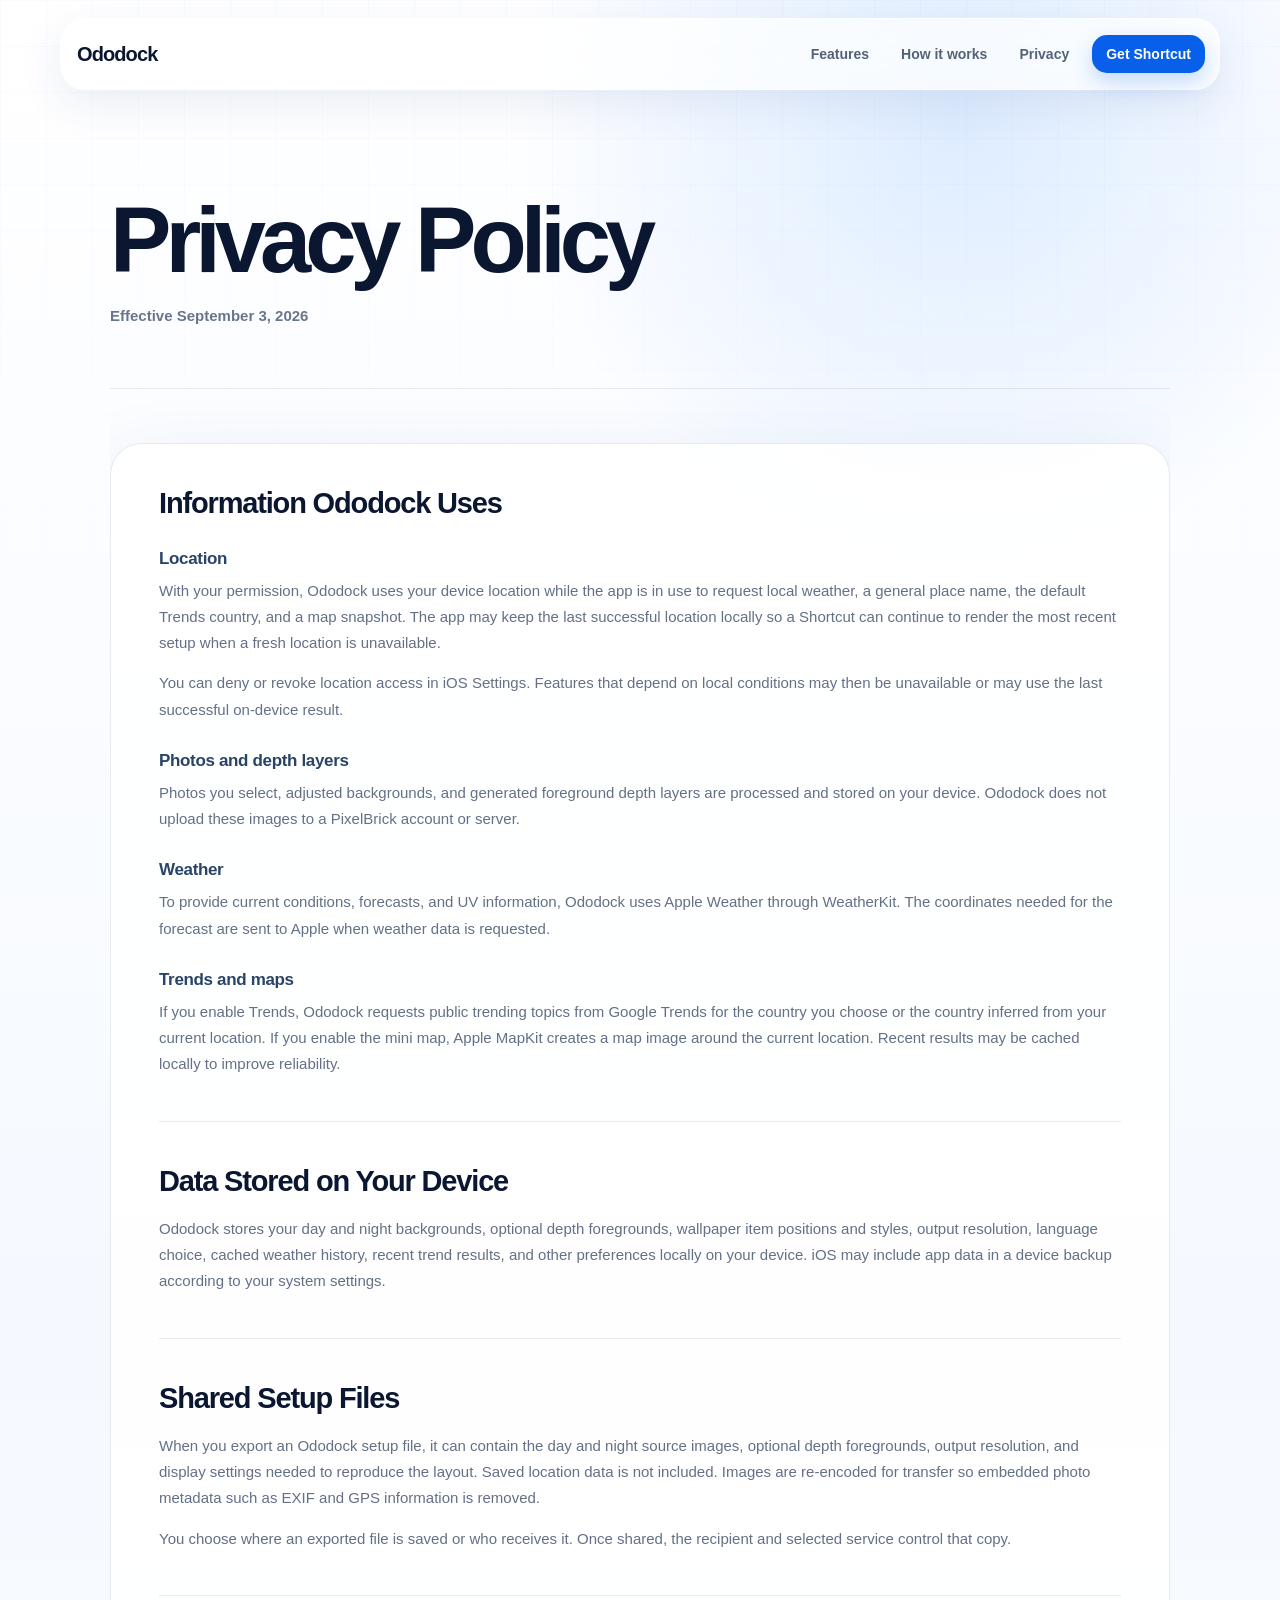
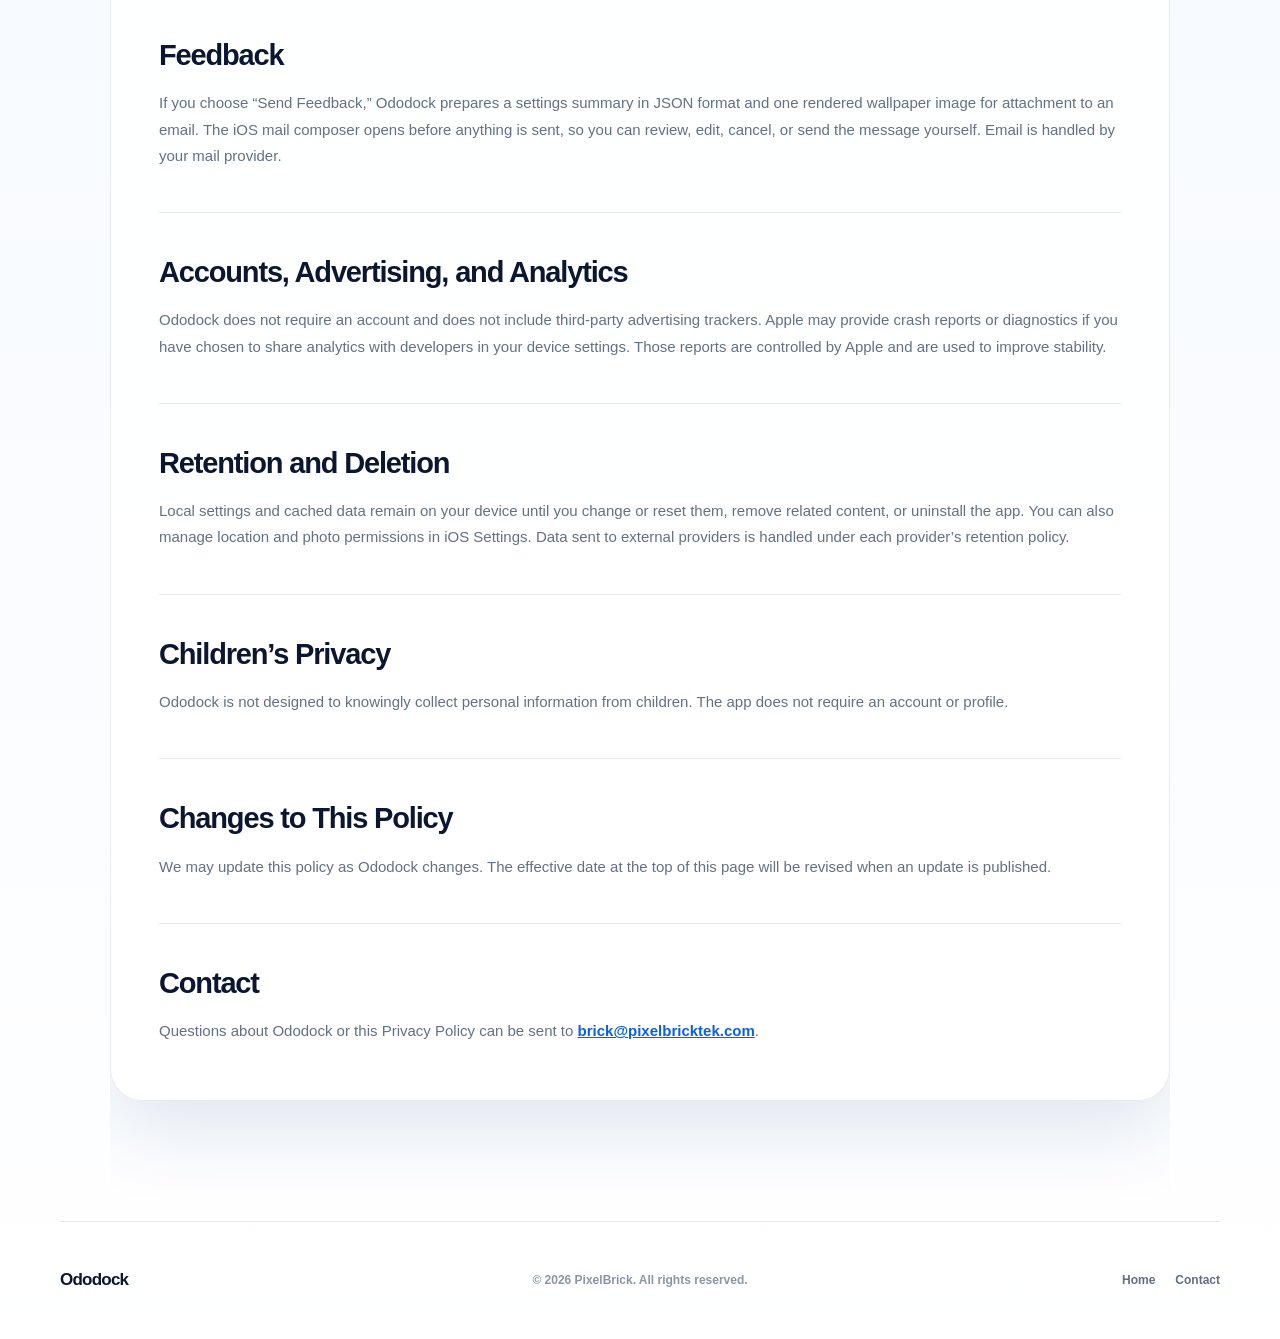
==== privacy.html @ 0bfbf351 "Add files via upload" ====
<!doctype html>
<html lang="en">
<head>
  <meta charset="utf-8">
  <meta name="viewport" content="width=device-width, initial-scale=1">
  <meta name="theme-color" content="#075FEA">
  <meta name="description" content="Privacy Policy for Ododock.">
  <title>Privacy Policy — Ododock</title>
  <link rel="icon" href="favicon.svg" type="image/svg+xml">
  <link rel="apple-touch-icon" href="icon.png">
  <link rel="stylesheet" href="styles.css">
</head>
<body class="policy-body">
  <header class="site-header">
    <a class="brand" href="index.html" aria-label="Ododock home">
      <span>Ododock</span>
    </a>
    <button class="menu-toggle" type="button" data-menu-toggle aria-label="Open menu" aria-expanded="false"><span></span><span></span><span></span></button>
    <nav data-site-nav aria-label="Main navigation">
      <a href="index.html#features">Features</a>
      <a href="index.html#how">How it works</a>
      <a href="privacy.html" aria-current="page">Privacy</a>
      <a class="nav-cta" href="https://www.icloud.com/shortcuts/7dc8e435f7864a5c9fa93e91ace01333" target="_blank" rel="noopener noreferrer">Get Shortcut</a>
    </nav>
  </header>

  <main class="policy-page">
    <section class="policy-hero reveal is-visible">
      <h1>Privacy Policy</h1>
      <p>Effective September 3, 2026</p>
    </section>

    <div class="policy-layout">
      <article class="policy-card" style="grid-column: 1 / -1;">
        <section>
          <h2>Information Ododock Uses</h2>
          <h3>Location</h3>
          <p>With your permission, Ododock uses your device location while the app is in use to request local weather, a general place name, the default Trends country, and a map snapshot. The app may keep the last successful location locally so a Shortcut can continue to render the most recent setup when a fresh location is unavailable.</p>
          <p>You can deny or revoke location access in iOS Settings. Features that depend on local conditions may then be unavailable or may use the last successful on-device result.</p>

          <h3>Photos and depth layers</h3>
          <p>Photos you select, adjusted backgrounds, and generated foreground depth layers are processed and stored on your device. Ododock does not upload these images to a PixelBrick account or server.</p>

          <h3>Weather</h3>
          <p>To provide current conditions, forecasts, and UV information, Ododock uses Apple Weather through WeatherKit. The coordinates needed for the forecast are sent to Apple when weather data is requested.</p>

          <h3>Trends and maps</h3>
          <p>If you enable Trends, Ododock requests public trending topics from Google Trends for the country you choose or the country inferred from your current location. If you enable the mini map, Apple MapKit creates a map image around the current location. Recent results may be cached locally to improve reliability.</p>
        </section>

        <section>
          <h2>Data Stored on Your Device</h2>
          <p>Ododock stores your day and night backgrounds, optional depth foregrounds, wallpaper item positions and styles, output resolution, language choice, cached weather history, recent trend results, and other preferences locally on your device. iOS may include app data in a device backup according to your system settings.</p>
        </section>

        <section>
          <h2>Shared Setup Files</h2>
          <p>When you export an Ododock setup file, it can contain the day and night source images, optional depth foregrounds, output resolution, and display settings needed to reproduce the layout. Saved location data is not included. Images are re-encoded for transfer so embedded photo metadata such as EXIF and GPS information is removed.</p>
          <p>You choose where an exported file is saved or who receives it. Once shared, the recipient and selected service control that copy.</p>
        </section>

        <section>
          <h2>Feedback</h2>
          <p>If you choose “Send Feedback,” Ododock prepares a settings summary in JSON format and one rendered wallpaper image for attachment to an email. The iOS mail composer opens before anything is sent, so you can review, edit, cancel, or send the message yourself. Email is handled by your mail provider.</p>
        </section>

        <section>
          <h2>Accounts, Advertising, and Analytics</h2>
          <p>Ododock does not require an account and does not include third-party advertising trackers. Apple may provide crash reports or diagnostics if you have chosen to share analytics with developers in your device settings. Those reports are controlled by Apple and are used to improve stability.</p>
        </section>

        <section>
          <h2>Retention and Deletion</h2>
          <p>Local settings and cached data remain on your device until you change or reset them, remove related content, or uninstall the app. You can also manage location and photo permissions in iOS Settings. Data sent to external providers is handled under each provider’s retention policy.</p>
        </section>

        <section>
          <h2>Children’s Privacy</h2>
          <p>Ododock is not designed to knowingly collect personal information from children. The app does not require an account or profile.</p>
        </section>

        <section>
          <h2>Changes to This Policy</h2>
          <p>We may update this policy as Ododock changes. The effective date at the top of this page will be revised when an update is published.</p>
        </section>

        <section>
          <h2>Contact</h2>
          <p>Questions about Ododock or this Privacy Policy can be sent to <a href="mailto:brick@pixelbricktek.com">brick@pixelbricktek.com</a>.</p>
        </section>
      </article>
    </div>
  </main>

  <footer class="site-footer">
    <a class="footer-brand" href="index.html"><span>Ododock</span></a>
    <span>© 2026 PixelBrick. All rights reserved.</span>
    <div><a href="index.html">Home</a><a href="mailto:brick@pixelbricktek.com">Contact</a></div>
  </footer>

  <script>
    const toggle = document.querySelector('[data-menu-toggle]');
    const nav = document.querySelector('[data-site-nav]');
    toggle?.addEventListener('click', () => {
      const open = toggle.getAttribute('aria-expanded') === 'true';
      toggle.setAttribute('aria-expanded', String(!open));
      nav?.classList.toggle('is-open', !open);
    });
  </script>
</body>
</html>
---- styles.css ----
:root {
  --blue: #075fea;
  --blue-bright: #0b79ff;
  --blue-deep: #05348f;
  --sky: #eaf4ff;
  --ink: #0b1730;
  --muted: #68758b;
  --line: rgba(11, 23, 48, 0.09);
  --card: rgba(255, 255, 255, 0.82);
  --shadow: 0 28px 80px rgba(22, 64, 126, 0.13);
}

* {
  box-sizing: border-box;
}

html {
  scroll-behavior: smooth;
}

body {
  margin: 0;
  color: var(--ink);
  background:
    radial-gradient(circle at 14% 8%, rgba(77, 161, 255, 0.17), transparent 27rem),
    radial-gradient(circle at 86% 20%, rgba(255, 219, 115, 0.12), transparent 25rem),
    linear-gradient(180deg, #ffffff 0%, #f5f9ff 45%, #ffffff 100%);
  font-family: -apple-system, BlinkMacSystemFont, "SF Pro Display", "Segoe UI", sans-serif;
  min-height: 100vh;
  -webkit-font-smoothing: antialiased;
}

body::before {
  content: "";
  position: fixed;
  inset: 0;
  pointer-events: none;
  background-image:
    linear-gradient(rgba(7, 95, 234, 0.025) 1px, transparent 1px),
    linear-gradient(90deg, rgba(7, 95, 234, 0.025) 1px, transparent 1px);
  background-size: 46px 46px;
  mask-image: linear-gradient(to bottom, #000, transparent 72%);
}

a,
button {
  -webkit-tap-highlight-color: transparent;
}

.site-header {
  width: min(1160px, calc(100% - 40px));
  margin: 18px auto 0;
  min-height: 72px;
  padding: 12px 14px 12px 16px;
  display: flex;
  align-items: center;
  justify-content: space-between;
  gap: 24px;
  position: sticky;
  top: 14px;
  z-index: 50;
  border: 1px solid rgba(255, 255, 255, 0.82);
  border-radius: 25px;
  background: rgba(255, 255, 255, 0.72);
  backdrop-filter: blur(24px) saturate(150%);
  box-shadow: 0 14px 45px rgba(31, 69, 124, 0.09);
}

.brand,
.footer-brand {
  display: inline-flex;
  align-items: center;
  gap: 11px;
  color: var(--ink);
  font-size: 20px;
  font-weight: 760;
  letter-spacing: -0.045em;
  text-decoration: none;
}

.app-icon {
  width: 44px;
  height: 44px;
  display: block;
  border-radius: 13px;
  box-shadow: 0 8px 22px rgba(0, 72, 193, 0.24);
}

nav {
  display: flex;
  align-items: center;
  gap: 4px;
}

nav a {
  color: #556177;
  padding: 11px 14px;
  border-radius: 15px;
  font-size: 14px;
  font-weight: 680;
  text-decoration: none;
  transition: color 180ms ease, background 180ms ease, transform 180ms ease;
}

nav a:hover {
  color: var(--ink);
  background: rgba(7, 95, 234, 0.06);
}

nav .nav-cta {
  margin-left: 5px;
  color: #fff;
  background: var(--blue);
  box-shadow: 0 9px 22px rgba(7, 95, 234, 0.22);
}

nav .nav-cta:hover {
  color: #fff;
  background: #0455d7;
  transform: translateY(-1px);
}

.menu-toggle {
  display: none;
  width: 44px;
  height: 44px;
  border: 0;
  border-radius: 14px;
  background: rgba(7, 95, 234, 0.08);
  align-items: center;
  justify-content: center;
  flex-direction: column;
  gap: 5px;
  cursor: pointer;
}

.menu-toggle span {
  width: 18px;
  height: 2px;
  border-radius: 10px;
  background: var(--ink);
}

main {
  position: relative;
  z-index: 1;
  overflow: hidden;
}

.hero {
  width: min(1160px, calc(100% - 40px));
  min-height: 720px;
  margin: 0 auto;
  padding: 78px 0 82px;
  display: grid;
  grid-template-columns: 0.94fr 1.06fr;
  align-items: center;
  gap: 56px;
}

.eyebrow,
.section-heading > p,
.privacy-callout > div:first-child > p,
.shortcut-card > div > p {
  margin: 0 0 18px;
  color: var(--blue);
  font-size: 13px;
  font-weight: 800;
  letter-spacing: 0.12em;
  text-transform: uppercase;
}

.eyebrow {
  display: flex;
  align-items: center;
  gap: 9px;
}

.eyebrow span {
  width: 8px;
  height: 8px;
  border-radius: 50%;
  background: var(--blue-bright);
  box-shadow: 0 0 0 7px rgba(11, 121, 255, 0.1);
}

.hero h1,
.section-heading h2,
.privacy-callout h2,
.shortcut-card h2,
.policy-hero h1 {
  margin: 0;
  letter-spacing: -0.065em;
  line-height: 0.98;
}

.hero h1 {
  max-width: 680px;
  font-size: clamp(55px, 7.1vw, 92px);
  font-weight: 790;
}

.hero h1 em {
  color: var(--blue);
  font-style: normal;
  font-weight: 440;
}

.hero-text {
  max-width: 570px;
  margin: 28px 0 0;
  color: var(--muted);
  font-size: clamp(18px, 2vw, 21px);
  line-height: 1.6;
  letter-spacing: -0.025em;
}

.hero-actions {
  margin-top: 34px;
  display: flex;
  align-items: center;
  flex-wrap: wrap;
  gap: 12px;
}

.primary-button,
.secondary-button {
  min-height: 54px;
  padding: 0 21px;
  display: inline-flex;
  align-items: center;
  justify-content: center;
  gap: 12px;
  border-radius: 17px;
  font-size: 15px;
  font-weight: 760;
  text-decoration: none;
  transition: transform 180ms ease, box-shadow 180ms ease, background 180ms ease;
}

.primary-button {
  color: #fff;
  background: linear-gradient(135deg, #0b79ff, #075fea 70%);
  box-shadow: 0 16px 36px rgba(7, 95, 234, 0.25);
}

.secondary-button {
  color: var(--ink);
  border: 1px solid var(--line);
  background: rgba(255, 255, 255, 0.75);
  box-shadow: 0 10px 28px rgba(31, 69, 124, 0.07);
}

.primary-button:hover,
.secondary-button:hover {
  transform: translateY(-2px);
}

.primary-button:hover {
  box-shadow: 0 20px 42px rgba(7, 95, 234, 0.31);
}

.availability {
  margin: 18px 0 0;
  color: #8b95a6;
  font-size: 13px;
  font-weight: 610;
}

.hero-stage {
  min-height: 570px;
  position: relative;
  display: grid;
  place-items: center;
}

.ambient-orb {
  position: absolute;
  border-radius: 50%;
  filter: blur(2px);
  opacity: 0.9;
}

.orb-one {
  width: 420px;
  height: 420px;
  background: radial-gradient(circle at 36% 34%, #f7fbff, #cae4ff 68%, #b8d8ff);
  box-shadow: inset -28px -26px 70px rgba(57, 126, 224, 0.1), 0 35px 100px rgba(57, 126, 224, 0.18);
}

.phone-frame {
  width: 276px;
  height: 560px;
  padding: 8px;
  position: relative;
  z-index: 3;
  border-radius: 47px;
  background: linear-gradient(145deg, #0c1830, #25314a 48%, #07101f);
  box-shadow: 0 45px 90px rgba(17, 49, 99, 0.33), inset 0 0 0 1px rgba(255,255,255,0.24);
  transform: rotate(3deg);
}

.phone-frame::before {
  content: "";
  width: 82px;
  height: 25px;
  position: absolute;
  top: 17px;
  left: 50%;
  z-index: 8;
  transform: translateX(-50%);
  border-radius: 20px;
  background: #07101f;
}

.phone-screen {
  height: 100%;
  position: relative;
  overflow: hidden;
  border-radius: 40px;
  background: #a8d6ff;
}

.wallpaper-sky {
  position: absolute;
  inset: 0;
  background:
    radial-gradient(circle at 73% 22%, rgba(255,255,255,0.78), transparent 16%),
    linear-gradient(180deg, #5299e7 0%, #a9d8ff 48%, #eaf5ff 70%, #7690a8 100%);
}

.sun {
  width: 68px;
  height: 68px;
  position: absolute;
  top: 76px;
  right: 30px;
  border-radius: 50%;
  background: radial-gradient(circle at 34% 32%, #fff9ce, #ffd45e 72%);
  box-shadow: 0 0 36px rgba(255, 226, 119, 0.92);
}

.cloud {
  width: 120px;
  height: 30px;
  position: absolute;
  top: 135px;
  left: 8px;
  border-radius: 30px;
  background: rgba(255,255,255,0.75);
  filter: blur(0.2px);
}

.cloud::before,
.cloud::after {
  content: "";
  position: absolute;
  border-radius: 50%;
  background: inherit;
}

.cloud::before { width: 48px; height: 48px; left: 25px; bottom: 3px; }
.cloud::after { width: 62px; height: 62px; right: 13px; bottom: 1px; }

.wallpaper-mountain {
  position: absolute;
  left: -18%;
  right: -18%;
  bottom: -4%;
  clip-path: polygon(0 42%, 18% 17%, 31% 38%, 48% 4%, 66% 42%, 78% 22%, 100% 52%, 100% 100%, 0 100%);
}

.mountain-back {
  height: 58%;
  bottom: 7%;
  background: linear-gradient(160deg, #627f9b, #2f4c69);
  opacity: 0.85;
}

.mountain-front {
  height: 43%;
  z-index: 5;
  background: linear-gradient(150deg, #273d56, #14283f 68%);
}

.weather-readout {
  position: absolute;
  top: 72px;
  left: 28px;
  z-index: 4;
  color: #fff;
  text-shadow: 0 2px 12px rgba(19, 54, 90, 0.4);
}

.weather-readout .weather-symbol {
  display: block;
  font-size: 25px;
}

.weather-readout strong {
  display: block;
  font-size: 50px;
  line-height: 1;
  letter-spacing: -0.06em;
  font-weight: 320;
}

.weather-readout small {
  display: block;
  margin-top: 6px;
  font-size: 11px;
  font-weight: 650;
}

.forecast-chip {
  position: absolute;
  left: 25px;
  right: 25px;
  top: 204px;
  z-index: 4;
  padding: 10px 12px;
  display: flex;
  justify-content: space-between;
  border: 1px solid rgba(255,255,255,0.35);
  border-radius: 12px;
  color: #fff;
  background: rgba(26, 68, 111, 0.17);
  backdrop-filter: blur(8px);
  font-size: 9px;
  font-weight: 740;
  letter-spacing: 0.06em;
}

.rain-chart {
  height: 36px;
  position: absolute;
  left: 39px;
  right: 39px;
  top: 261px;
  z-index: 4;
  display: flex;
  align-items: end;
  gap: 6px;
}

.rain-chart i {
  flex: 1;
  border-radius: 5px 5px 2px 2px;
  background: rgba(255,255,255,0.88);
  box-shadow: 0 2px 8px rgba(16, 64, 110, 0.2);
}

.rain-chart i:nth-child(1) { height: 24%; }
.rain-chart i:nth-child(2) { height: 54%; }
.rain-chart i:nth-child(3) { height: 82%; }
.rain-chart i:nth-child(4) { height: 42%; }

.phone-glow {
  position: absolute;
  inset: 8% -18% -8%;
  z-index: -1;
  border-radius: 50%;
  background: rgba(67, 149, 255, 0.24);
  filter: blur(50px);
}

.floating-icon {
  width: 98px;
  height: 98px;
  position: absolute;
  z-index: 5;
  right: 3%;
  bottom: 5%;
  border-radius: 25px;
  box-shadow: 0 25px 55px rgba(0, 65, 183, 0.27);
  transform: rotate(-7deg);
  animation: float 5.2s ease-in-out infinite;
}

.signal-strip {
  width: min(1160px, calc(100% - 40px));
  margin: 0 auto;
  padding: 17px 24px;
  display: flex;
  align-items: center;
  justify-content: center;
  flex-wrap: wrap;
  gap: 22px;
  border-block: 1px solid var(--line);
  color: #69758a;
  font-size: 13px;
  font-weight: 700;
}

.signal-strip i {
  width: 4px;
  height: 4px;
  border-radius: 50%;
  background: var(--blue-bright);
}

.section {
  width: min(1160px, calc(100% - 40px));
  margin: 0 auto;
  padding: 120px 0 0;
}

.section-heading {
  margin-bottom: 42px;
}

.section-heading h2 {
  max-width: 800px;
  font-size: clamp(42px, 6vw, 69px);
  font-weight: 720;
}

.feature-grid {
  display: grid;
  grid-template-columns: repeat(2, minmax(0, 1fr));
  gap: 18px;
}

.feature-card {
  min-height: 380px;
  padding: 34px;
  position: relative;
  overflow: hidden;
  border: 1px solid rgba(11, 23, 48, 0.08);
  border-radius: 32px;
  background: rgba(255,255,255,0.82);
  box-shadow: 0 20px 60px rgba(31, 69, 124, 0.09);
}

.feature-card::after {
  content: "";
  position: absolute;
  inset: 0;
  pointer-events: none;
  border-radius: inherit;
  box-shadow: inset 0 1px 0 rgba(255,255,255,0.7);
}

.feature-wide {
  min-height: 350px;
  grid-column: span 2;
}

.feature-number {
  width: 38px;
  height: 38px;
  margin-bottom: 48px;
  display: grid;
  place-items: center;
  border: 1px solid rgba(7, 95, 234, 0.15);
  border-radius: 13px;
  color: var(--blue);
  background: rgba(255,255,255,0.62);
  font-size: 11px;
  font-weight: 800;
}

.feature-card h3 {
  max-width: 500px;
  margin: 0;
  font-size: clamp(30px, 4vw, 44px);
  line-height: 1.05;
  letter-spacing: -0.05em;
}

.feature-card p {
  max-width: 560px;
  margin: 17px 0 0;
  color: var(--muted);
  font-size: 16px;
  line-height: 1.63;
  letter-spacing: -0.015em;
}

.feature-weather {
  display: grid;
  grid-template-columns: 1fr 0.85fr;
  align-items: center;
  color: #fff;
  border: 0;
  background:
    radial-gradient(circle at 84% 24%, rgba(255,255,255,0.2), transparent 24%),
    linear-gradient(135deg, #0b79ff 0%, #075fea 45%, #05358f 100%);
  box-shadow: 0 28px 75px rgba(7, 74, 187, 0.23);
}

.feature-weather .feature-number {
  margin-bottom: 30px;
  color: #fff;
  border-color: rgba(255,255,255,0.25);
  background: rgba(255,255,255,0.12);
}

.feature-weather p { color: rgba(255,255,255,0.76); }

.weather-pills {
  min-height: 220px;
  position: relative;
}

.weather-pills span {
  position: absolute;
  padding: 14px 20px;
  border: 1px solid rgba(255,255,255,0.24);
  border-radius: 20px;
  background: rgba(255,255,255,0.12);
  backdrop-filter: blur(14px);
  box-shadow: 0 16px 32px rgba(0, 32, 105, 0.14);
  font-size: 14px;
  font-weight: 760;
}

.weather-pills span:nth-child(1) { left: 2%; top: 52%; transform: rotate(-6deg); }
.weather-pills span:nth-child(2) { left: 32%; top: 10%; transform: rotate(4deg); }
.weather-pills span:nth-child(3) { right: 2%; top: 40%; transform: rotate(7deg); }
.weather-pills span:nth-child(4) { left: 35%; bottom: 1%; transform: rotate(-2deg); }

.feature-daynight {
  color: #fff;
  background: linear-gradient(137deg, #0b1730 0%, #172a52 53%, #075fea 150%);
}

.feature-daynight .feature-number { color: #fff; border-color: rgba(255,255,255,0.2); background: rgba(255,255,255,0.08); }
.feature-daynight p { color: rgba(255,255,255,0.68); }

.day-night-control {
  margin-top: 34px;
  padding: 6px;
  display: inline-flex;
  gap: 4px;
  border-radius: 17px;
  background: rgba(255,255,255,0.08);
}

.day-night-control span {
  padding: 11px 16px;
  border-radius: 12px;
  color: rgba(255,255,255,0.68);
  font-size: 12px;
  font-weight: 740;
}

.day-night-control span:first-child { color: var(--ink); background: #fff; }

.feature-orbit {
  background:
    radial-gradient(circle at 78% 20%, rgba(255, 211, 80, 0.48), transparent 19%),
    linear-gradient(145deg, #eff8ff, #d7eaff);
}

.orbit-demo {
  height: 104px;
  margin-top: 26px;
  position: relative;
}

.orbit-line {
  position: absolute;
  left: 5%;
  right: 5%;
  top: 47px;
  height: 62px;
  border: 1px dashed rgba(7,95,234,0.26);
  border-bottom: 0;
  border-radius: 50% 50% 0 0;
}

.orbit-demo b,
.orbit-demo em {
  position: absolute;
  z-index: 2;
  font-style: normal;
  font-size: 39px;
  font-weight: 400;
}

.orbit-demo b { left: 24%; top: 11px; color: #ffba21; text-shadow: 0 7px 18px rgba(255,186,33,0.34); }
.orbit-demo em { right: 16%; top: 49px; color: #5379b8; }

.feature-depth {
  min-height: 360px;
  grid-column: span 2;
  display: grid;
  grid-template-columns: 1fr 0.9fr;
  align-items: center;
  background: linear-gradient(145deg, #ffffff, #eef5fd);
}

.feature-depth .feature-number { margin-bottom: 30px; }

.depth-preview {
  width: min(290px, 76%);
  aspect-ratio: 1;
  margin: 0 auto;
  position: relative;
  isolation: isolate;
}

.depth-preview::before,
.depth-preview::after {
  content: "";
  position: absolute;
  border-radius: 30%;
  background: rgba(67, 148, 255, 0.16);
  filter: blur(1px);
}

.depth-preview::before {
  inset: 11% -10% -5% 12%;
  z-index: -2;
  transform: rotate(7deg);
}

.depth-preview::after {
  inset: 4% 11% 10% -5%;
  z-index: -1;
  border: 1px solid rgba(7, 95, 234, 0.12);
  background: rgba(255,255,255,0.7);
  box-shadow: 0 22px 55px rgba(26, 69, 126, 0.1);
  transform: rotate(-5deg);
}

.depth-photo {
  width: 100%;
  height: 100%;
  overflow: hidden;
  border: 8px solid rgba(255,255,255,0.9);
  border-radius: 29%;
  background: #075fea;
  box-shadow: 0 28px 60px rgba(5, 69, 176, 0.24);
  transform: rotate(2deg);
}

.depth-photo img {
  width: 100%;
  height: 100%;
  display: block;
  object-fit: cover;
  transform: scale(1.025);
}

.depth-edge {
  width: 43%;
  height: 5px;
  position: absolute;
  right: -3%;
  bottom: 20%;
  z-index: 3;
  border-radius: 999px;
  background: linear-gradient(90deg, rgba(255,255,255,0), rgba(255,255,255,0.94));
  box-shadow: 0 6px 18px rgba(5, 57, 151, 0.22);
  transform: rotate(-12deg);
}

.feature-data {
  min-height: 500px;
  background: #fff;
}

.data-cloud {
  margin: 32px 0 0;
  padding: 0;
  display: flex;
  flex-wrap: wrap;
  gap: 9px;
  list-style: none;
}

.data-cloud li {
  padding: 10px 13px;
  border: 1px solid rgba(7,95,234,0.1);
  border-radius: 13px;
  color: #37506f;
  background: #f3f8ff;
  font-size: 12px;
  font-weight: 710;
}

.feature-resilient {
  min-height: 500px;
  background:
    radial-gradient(circle at 85% 85%, rgba(68, 158, 255, 0.22), transparent 34%),
    #edf6ff;
}

.workflow-section {
  padding-top: 150px;
}

.workflow {
  border-top: 1px solid var(--line);
}

.workflow-step {
  min-height: 180px;
  padding: 34px 4px;
  display: grid;
  grid-template-columns: 130px minmax(0, 1fr);
  align-items: start;
  border-bottom: 1px solid var(--line);
}

.workflow-step > span {
  color: var(--blue);
  font-size: 15px;
  font-weight: 850;
}

.workflow-step h3 {
  margin: 0;
  font-size: clamp(27px, 4vw, 40px);
  line-height: 1.05;
  letter-spacing: -0.045em;
}

.workflow-step p {
  max-width: 660px;
  margin: 14px 0 0;
  color: var(--muted);
  font-size: 16px;
  line-height: 1.6;
}

.privacy-callout {
  margin-top: 150px;
  padding: 62px;
  display: grid;
  grid-template-columns: 1fr 0.85fr;
  gap: 72px;
  border-radius: 38px;
  color: #fff;
  background:
    radial-gradient(circle at 12% 15%, rgba(54, 139, 255, 0.55), transparent 34%),
    linear-gradient(140deg, #0a1730, #0b3475);
  box-shadow: 0 35px 90px rgba(9, 43, 96, 0.22);
}

.privacy-callout > div:first-child > p { color: #7bb9ff; }

.privacy-callout h2 {
  font-size: clamp(39px, 5vw, 61px);
}

.privacy-callout > div:last-child {
  align-self: end;
}

.privacy-callout > div:last-child p {
  margin: 0;
  color: rgba(255,255,255,0.7);
  font-size: 16px;
  line-height: 1.7;
}

.privacy-callout a {
  margin-top: 24px;
  display: inline-flex;
  align-items: center;
  gap: 11px;
  color: #fff;
  font-size: 14px;
  font-weight: 780;
  text-decoration: none;
}

.shortcut-section {
  padding-bottom: 120px;
}

.shortcut-card {
  padding: 40px 44px;
  display: grid;
  grid-template-columns: auto 1fr auto;
  align-items: center;
  gap: 30px;
  border-radius: 34px;
  color: #fff;
  background: linear-gradient(135deg, #0b79ff, #075fea 58%, #05358f);
  box-shadow: 0 28px 75px rgba(7, 78, 197, 0.22);
}

.shortcut-card img {
  width: 92px;
  height: 92px;
  border-radius: 24px;
  box-shadow: 0 18px 38px rgba(0, 36, 112, 0.22);
}

.shortcut-card > div > p {
  margin-bottom: 9px;
  color: rgba(255,255,255,0.7);
}

.shortcut-card h2 {
  font-size: clamp(31px, 4vw, 46px);
}

.light-button {
  color: var(--blue);
  background: #fff;
  box-shadow: 0 16px 36px rgba(0, 41, 126, 0.2);
}

.site-footer {
  width: min(1160px, calc(100% - 40px));
  min-height: 118px;
  margin: 0 auto;
  padding: 30px 0;
  display: grid;
  grid-template-columns: 1fr auto 1fr;
  align-items: center;
  gap: 24px;
  border-top: 1px solid var(--line);
  color: #8b95a5;
  font-size: 12px;
  font-weight: 620;
}

.footer-brand { font-size: 17px; justify-self: start; }
.footer-brand img { width: 34px; height: 34px; border-radius: 10px; }

.site-footer > div {
  display: flex;
  justify-content: flex-end;
  gap: 20px;
}

.site-footer > div a {
  color: #626f83;
  text-decoration: none;
}

.site-footer > div a:hover { color: var(--blue); }

.reveal {
  opacity: 0;
  transform: translateY(20px);
  transition: opacity 700ms cubic-bezier(.2,.7,.2,1), transform 700ms cubic-bezier(.2,.7,.2,1);
}

.reveal.is-visible {
  opacity: 1;
  transform: translateY(0);
}

.feature-grid .reveal:nth-child(2),
.workflow .reveal:nth-child(2) { transition-delay: 80ms; }
.feature-grid .reveal:nth-child(3),
.workflow .reveal:nth-child(3) { transition-delay: 140ms; }

@keyframes float {
  0%, 100% { transform: rotate(-7deg) translateY(0); }
  50% { transform: rotate(-4deg) translateY(-11px); }
}

/* Privacy page */
.policy-body {
  background:
    radial-gradient(circle at 75% 4%, rgba(62, 146, 255, 0.17), transparent 28rem),
    linear-gradient(180deg, #fff, #f5f9ff 45%, #fff);
}

.policy-page {
  width: min(1060px, calc(100% - 40px));
  margin: 0 auto;
  padding: 105px 0 120px;
}

.policy-hero {
  padding-bottom: 64px;
  border-bottom: 1px solid var(--line);
}

.policy-hero h1 {
  font-size: clamp(54px, 8vw, 92px);
}

.policy-hero > p:last-child {
  margin: 22px 0 0;
  color: var(--muted);
  font-size: 15px;
  font-weight: 650;
}

.policy-layout {
  padding-top: 54px;
  display: grid;
  grid-template-columns: 250px minmax(0, 1fr);
  align-items: start;
  gap: 52px;
}

.policy-summary {
  padding: 25px;
  position: sticky;
  top: 110px;
  border: 1px solid rgba(7,95,234,0.1);
  border-radius: 24px;
  background: rgba(255,255,255,0.72);
  box-shadow: 0 16px 45px rgba(31,69,124,0.07);
}

.policy-summary > p {
  margin: 0 0 15px;
  color: var(--blue);
  font-size: 12px;
  font-weight: 820;
  letter-spacing: 0.1em;
  text-transform: uppercase;
}

.policy-summary ul {
  margin: 0;
  padding: 0;
  list-style: none;
}

.policy-summary li {
  padding: 10px 0 10px 18px;
  position: relative;
  color: #536078;
  border-bottom: 1px solid var(--line);
  font-size: 13px;
  font-weight: 660;
  line-height: 1.4;
}

.policy-summary li:last-child { border-bottom: 0; }
.policy-summary li::before { content: ""; width: 7px; height: 7px; position: absolute; left: 0; top: 15px; border-radius: 50%; background: #2dbb6f; }

.policy-card {
  padding: 0 48px 12px;
  border: 1px solid var(--line);
  border-radius: 32px;
  background: rgba(255,255,255,0.84);
  box-shadow: var(--shadow);
}

.policy-card section {
  padding: 43px 0;
  border-bottom: 1px solid var(--line);
}

.policy-card section:last-child { border-bottom: 0; }

.policy-card h2 {
  margin: 0 0 18px;
  font-size: 29px;
  line-height: 1.15;
  letter-spacing: -0.04em;
}

.policy-card h3 {
  margin: 28px 0 9px;
  color: #294466;
  font-size: 17px;
  letter-spacing: -0.02em;
}

.policy-card p {
  margin: 0 0 14px;
  color: #637086;
  font-size: 15px;
  line-height: 1.75;
}

.policy-card p:last-child { margin-bottom: 0; }
.policy-card a { color: var(--blue); font-weight: 720; }

@media (max-width: 900px) {
  .hero {
    min-height: auto;
    padding-top: 68px;
    grid-template-columns: 1fr;
    text-align: center;
  }

  .hero-copy { display: flex; flex-direction: column; align-items: center; }
  .hero-stage { min-height: 600px; }
  .feature-weather,
  .feature-depth,
  .privacy-callout { grid-template-columns: 1fr; }
  .weather-pills { min-height: 170px; }
  .privacy-callout { gap: 34px; }
  .shortcut-card { grid-template-columns: auto 1fr; }
  .shortcut-card .primary-button { grid-column: span 2; }
  .policy-layout { grid-template-columns: 1fr; }
  .policy-summary { position: static; }
}

@media (max-width: 700px) {
  .site-header { min-height: 64px; }
  .app-icon { width: 40px; height: 40px; border-radius: 12px; }
  .menu-toggle { display: flex; margin-left: auto; }
  nav {
    display: none;
    padding: 10px;
    position: absolute;
    top: 72px;
    left: 0;
    right: 0;
    flex-direction: column;
    align-items: stretch;
    border: 1px solid rgba(255,255,255,0.9);
    border-radius: 22px;
    background: rgba(255,255,255,0.95);
    backdrop-filter: blur(24px);
    box-shadow: 0 22px 55px rgba(31,69,124,0.16);
  }

  nav.is-open { display: flex; }
  nav a { padding: 13px 15px; text-align: center; }
  nav .nav-cta { margin: 2px 0 0; }
  .hero { padding-top: 62px; gap: 26px; }
  .hero h1 { font-size: clamp(47px, 15vw, 69px); }
  .hero-text { font-size: 17px; }
  .hero-actions { width: 100%; flex-direction: column; }
  .primary-button, .secondary-button { width: 100%; }
  .hero-stage { min-height: 550px; transform: scale(0.91); margin-inline: -18px; }
  .floating-icon { right: 2%; width: 82px; height: 82px; border-radius: 22px; }
  .signal-strip { gap: 12px 16px; }
  .signal-strip i:nth-of-type(2) { display: none; }
  .section { padding-top: 92px; }
  .section-heading h2 { font-size: 43px; }
  .feature-grid { grid-template-columns: 1fr; }
  .feature-wide,
  .feature-depth { grid-column: auto; }
  .feature-card { min-height: 360px; padding: 28px; border-radius: 27px; }
  .feature-card h3 { font-size: 34px; }
  .feature-weather { min-height: 540px; }
  .weather-pills { min-height: 150px; }
  .depth-preview { width: min(260px, 82%); }
  .feature-data, .feature-resilient { min-height: 470px; }
  .workflow-section { padding-top: 110px; }
  .workflow-step { grid-template-columns: 48px minmax(0,1fr); min-height: 165px; }
  .privacy-callout { margin-top: 110px; padding: 36px 28px; border-radius: 30px; }
  .privacy-callout h2 { font-size: 42px; }
  .shortcut-section { padding-bottom: 90px; }
  .shortcut-card { padding: 30px 24px; grid-template-columns: 1fr; text-align: center; border-radius: 28px; }
  .shortcut-card img { margin: 0 auto; }
  .shortcut-card .primary-button { grid-column: auto; }
  .site-footer { padding: 35px 0; grid-template-columns: 1fr; justify-items: center; text-align: center; }
  .footer-brand { justify-self: center; }
  .policy-page { padding-top: 80px; }
  .policy-hero { padding-bottom: 45px; }
  .policy-layout { padding-top: 30px; gap: 24px; }
  .policy-card { padding: 0 25px 5px; border-radius: 26px; }
  .policy-card section { padding: 34px 0; }
  .policy-card h2 { font-size: 25px; }
}

@media (prefers-reduced-motion: reduce) {
  html { scroll-behavior: auto; }
  *, *::before, *::after { animation-duration: 0.01ms !important; animation-iteration-count: 1 !important; transition-duration: 0.01ms !important; }
  .reveal { opacity: 1; transform: none; }
}
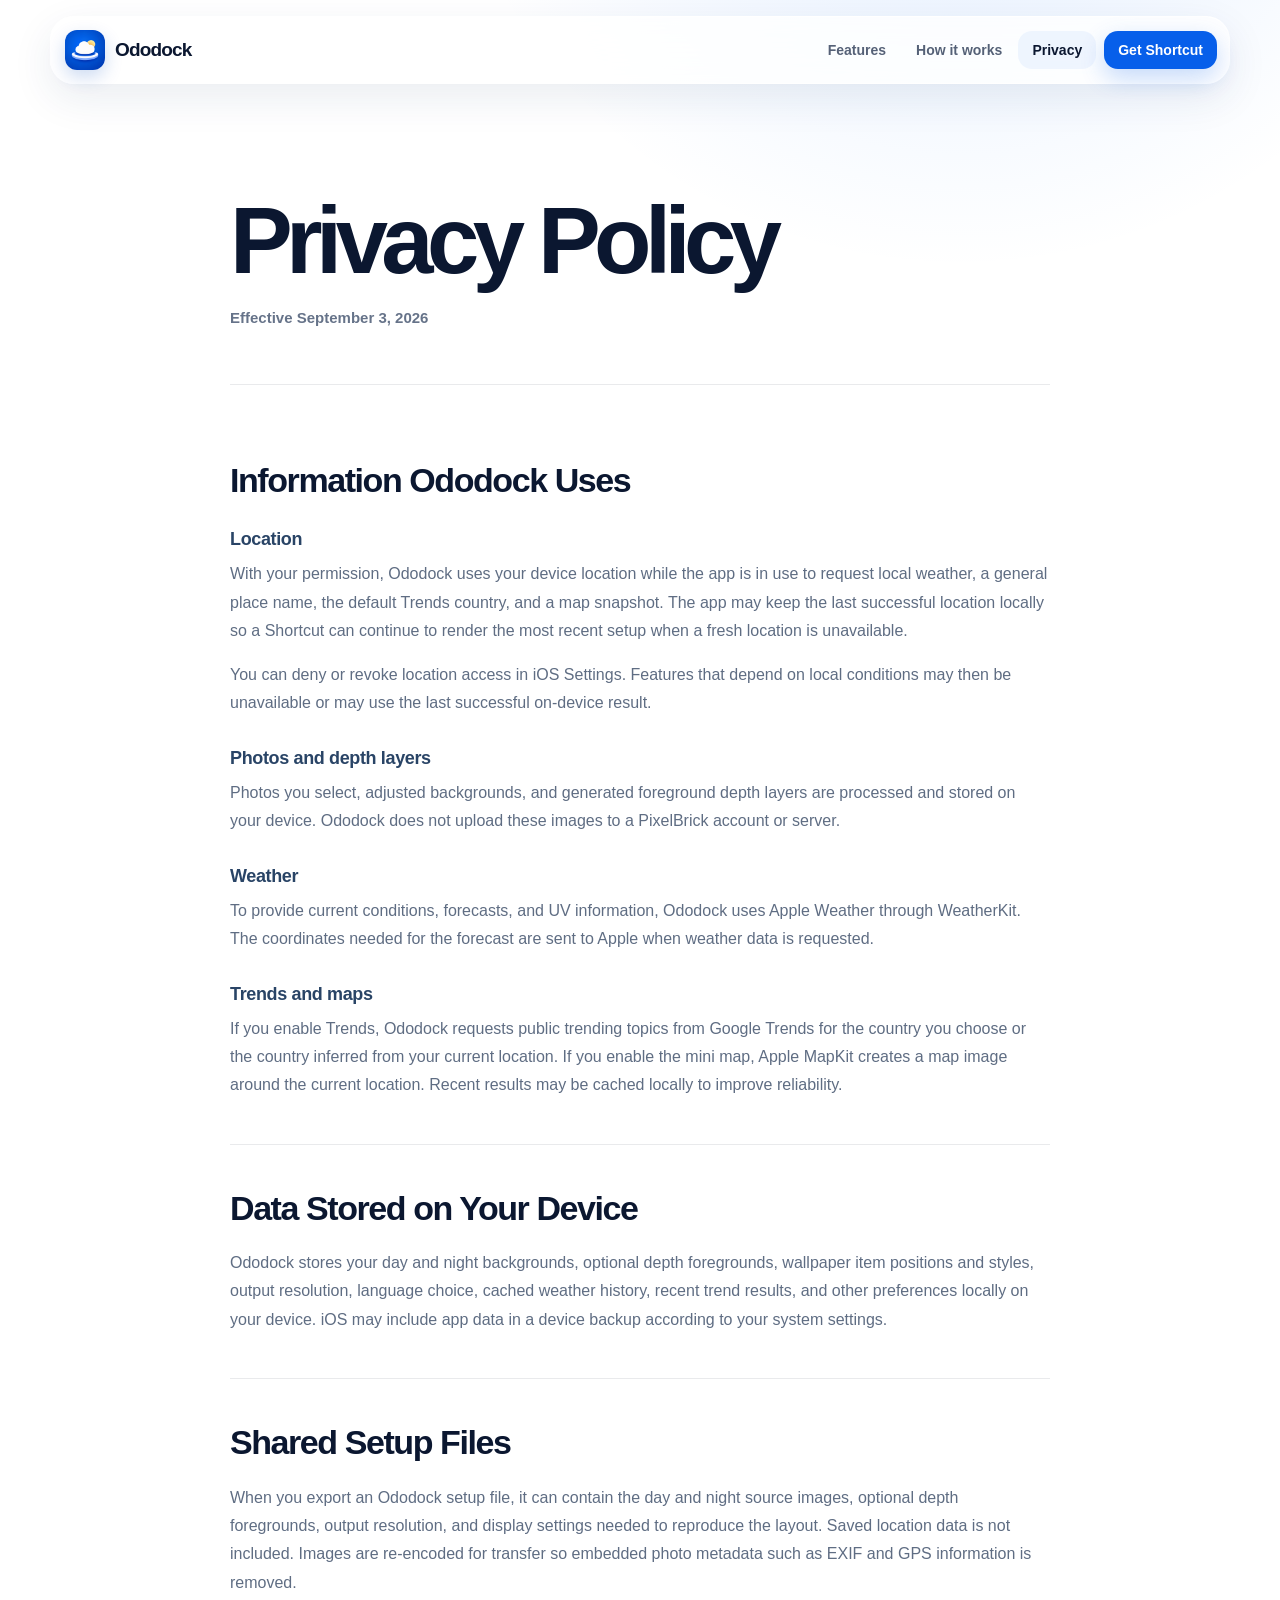
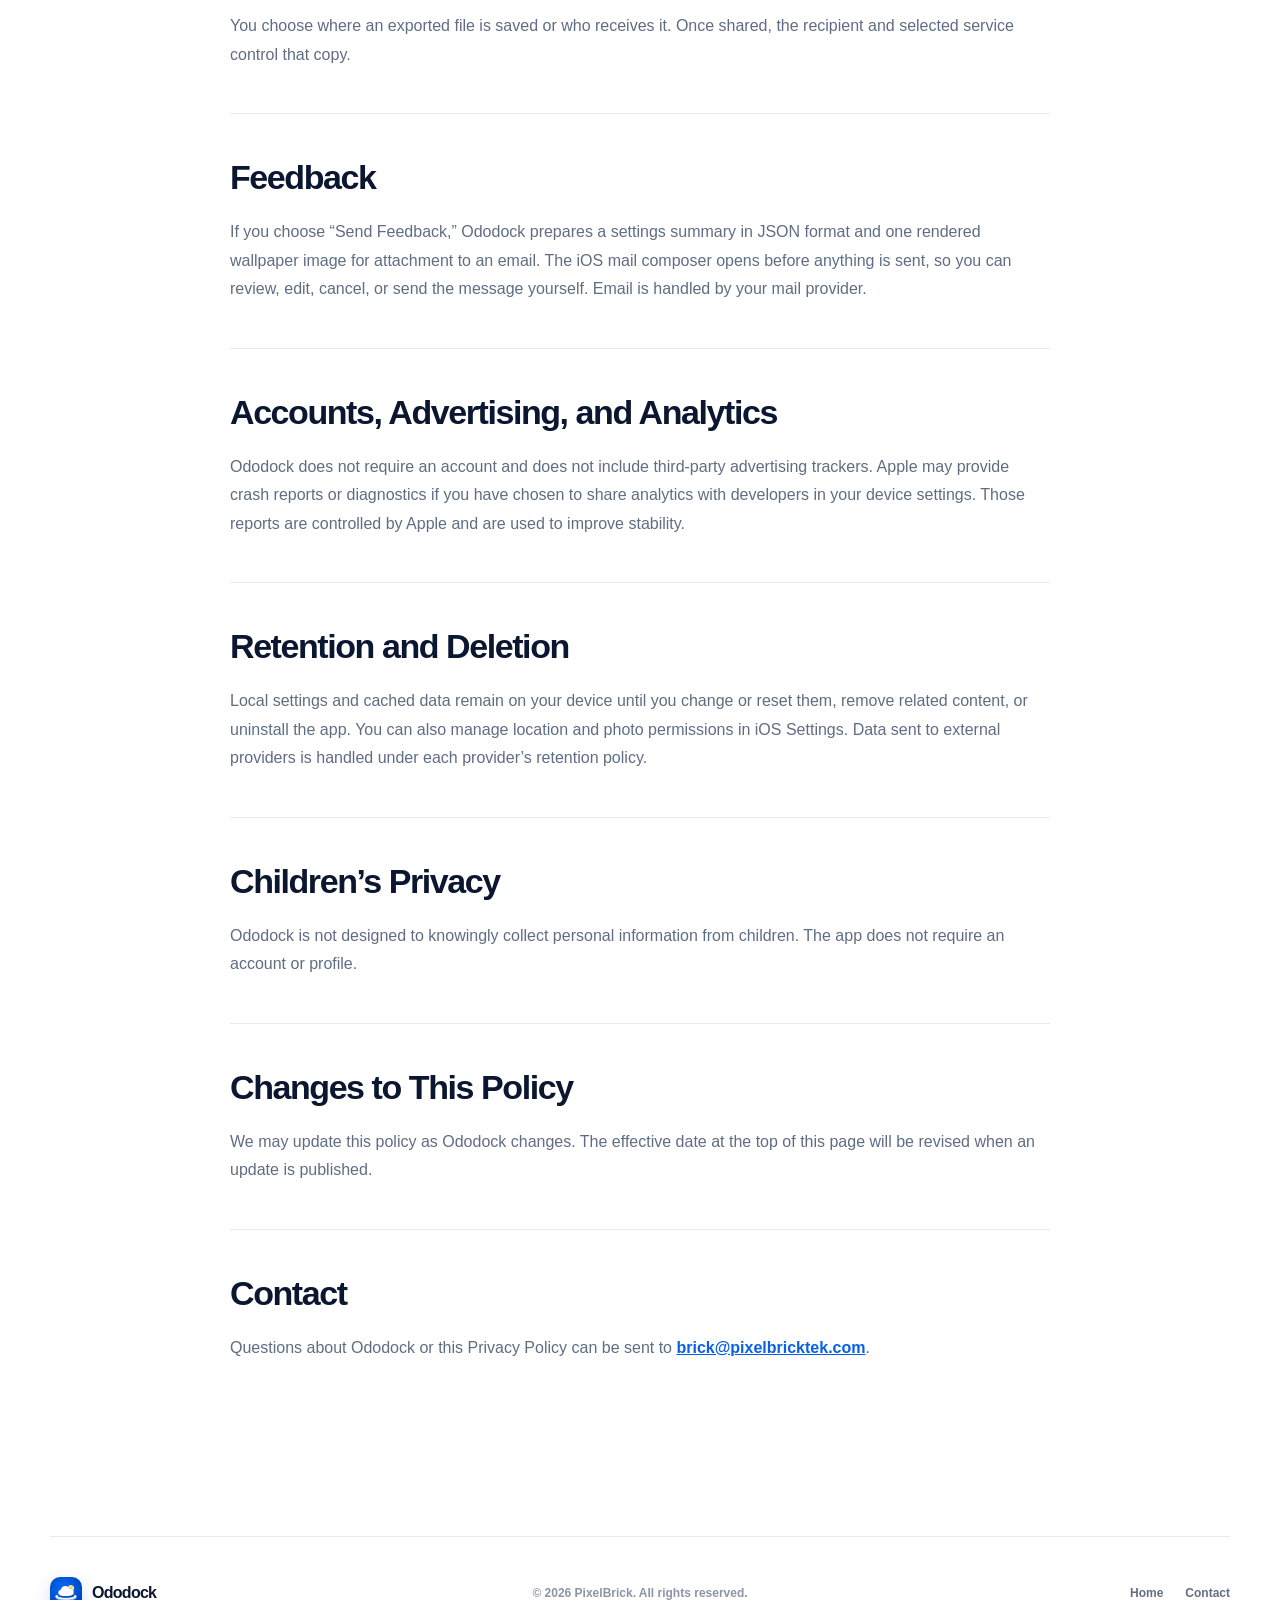
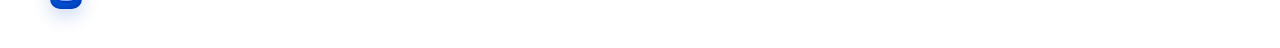
==== commit 347671ba: "Add files via upload" ====
--- a/privacy.html
+++ b/privacy.html
@@ -8,11 +8,13 @@
   <title>Privacy Policy — Ododock</title>
   <link rel="icon" href="favicon.svg" type="image/svg+xml">
   <link rel="apple-touch-icon" href="icon.png">
-  <link rel="stylesheet" href="styles.css">
+  <script>document.documentElement.classList.add('has-js');</script>
+  <link rel="stylesheet" href="styles.css?v=5">
 </head>
 <body class="policy-body">
   <header class="site-header">
     <a class="brand" href="index.html" aria-label="Ododock home">
+      <img src="icon.png" alt="" width="40" height="40">
       <span>Ododock</span>
     </a>
     <button class="menu-toggle" type="button" data-menu-toggle aria-label="Open menu" aria-expanded="false"><span></span><span></span><span></span></button>
@@ -31,7 +33,7 @@
     </section>
 
     <div class="policy-layout">
-      <article class="policy-card" style="grid-column: 1 / -1;">
+      <article class="policy-card">
         <section>
           <h2>Information Ododock Uses</h2>
           <h3>Location</h3>
@@ -93,7 +95,7 @@
   </main>
 
   <footer class="site-footer">
-    <a class="footer-brand" href="index.html"><span>Ododock</span></a>
+    <a class="footer-brand" href="index.html"><img src="icon.png" alt="" width="32" height="32"><span>Ododock</span></a>
     <span>© 2026 PixelBrick. All rights reserved.</span>
     <div><a href="index.html">Home</a><a href="mailto:brick@pixelbricktek.com">Contact</a></div>
   </footer>
@@ -101,11 +103,20 @@
   <script>
     const toggle = document.querySelector('[data-menu-toggle]');
     const nav = document.querySelector('[data-site-nav]');
+    const closeMenu = () => {
+      toggle?.setAttribute('aria-expanded', 'false');
+      nav?.classList.remove('is-open');
+    };
     toggle?.addEventListener('click', () => {
       const open = toggle.getAttribute('aria-expanded') === 'true';
       toggle.setAttribute('aria-expanded', String(!open));
       nav?.classList.toggle('is-open', !open);
     });
+    nav?.querySelectorAll('a').forEach((link) => link.addEventListener('click', closeMenu));
+    document.addEventListener('keydown', (event) => event.key === 'Escape' && closeMenu());
+    document.addEventListener('click', (event) => {
+      if (!nav?.contains(event.target) && !toggle?.contains(event.target)) closeMenu();
+    });
   </script>
 </body>
 </html>
--- a/styles.css
+++ b/styles.css
@@ -1,13 +1,16 @@
 :root {
   --blue: #075fea;
   --blue-bright: #0b79ff;
-  --blue-deep: #05348f;
-  --sky: #eaf4ff;
+  --blue-deep: #082f76;
   --ink: #0b1730;
-  --muted: #68758b;
+  --muted: #667389;
+  --surface: #ffffff;
+  --surface-blue: #f2f7ff;
   --line: rgba(11, 23, 48, 0.09);
-  --card: rgba(255, 255, 255, 0.82);
-  --shadow: 0 28px 80px rgba(22, 64, 126, 0.13);
+  --line-blue: rgba(7, 95, 234, 0.12);
+  --shadow-soft: 0 24px 70px rgba(25, 62, 112, 0.11);
+  --shadow-phone: 0 42px 100px rgba(18, 52, 105, 0.28);
+  --page: min(1180px, calc(100% - 48px));
 }
 
 * {
@@ -16,30 +19,25 @@
 
 html {
   scroll-behavior: smooth;
+  scroll-padding-top: 110px;
 }
 
 body {
   margin: 0;
+  min-width: 320px;
+  min-height: 100vh;
+  overflow-x: hidden;
   color: var(--ink);
   background:
-    radial-gradient(circle at 14% 8%, rgba(77, 161, 255, 0.17), transparent 27rem),
-    radial-gradient(circle at 86% 20%, rgba(255, 219, 115, 0.12), transparent 25rem),
-    linear-gradient(180deg, #ffffff 0%, #f5f9ff 45%, #ffffff 100%);
-  font-family: -apple-system, BlinkMacSystemFont, "SF Pro Display", "Segoe UI", sans-serif;
-  min-height: 100vh;
+    radial-gradient(circle at 72% -12%, rgba(52, 137, 255, 0.15), transparent 32rem),
+    #fff;
+  font-family: -apple-system, BlinkMacSystemFont, "SF Pro Display", "SF Pro Text", "Segoe UI", sans-serif;
+  text-rendering: optimizeLegibility;
   -webkit-font-smoothing: antialiased;
 }
 
-body::before {
-  content: "";
-  position: fixed;
-  inset: 0;
-  pointer-events: none;
-  background-image:
-    linear-gradient(rgba(7, 95, 234, 0.025) 1px, transparent 1px),
-    linear-gradient(90deg, rgba(7, 95, 234, 0.025) 1px, transparent 1px);
-  background-size: 46px 46px;
-  mask-image: linear-gradient(to bottom, #000, transparent 72%);
+img {
+  max-width: 100%;
 }
 
 a,
@@ -47,472 +45,269 @@
   -webkit-tap-highlight-color: transparent;
 }
 
+a:focus-visible,
+button:focus-visible {
+  outline: 3px solid rgba(11, 121, 255, 0.34);
+  outline-offset: 3px;
+}
+
 .site-header {
-  width: min(1160px, calc(100% - 40px));
-  margin: 18px auto 0;
-  min-height: 72px;
-  padding: 12px 14px 12px 16px;
+  width: var(--page);
+  min-height: 68px;
+  margin: 16px auto 0;
+  padding: 10px 12px 10px 14px;
+  position: sticky;
+  top: 14px;
+  z-index: 50;
   display: flex;
   align-items: center;
   justify-content: space-between;
   gap: 24px;
-  position: sticky;
-  top: 14px;
-  z-index: 50;
-  border: 1px solid rgba(255, 255, 255, 0.82);
-  border-radius: 25px;
-  background: rgba(255, 255, 255, 0.72);
-  backdrop-filter: blur(24px) saturate(150%);
-  box-shadow: 0 14px 45px rgba(31, 69, 124, 0.09);
+  border: 1px solid rgba(255, 255, 255, 0.9);
+  border-radius: 24px;
+  background: rgba(255, 255, 255, 0.78);
+  box-shadow: 0 14px 42px rgba(24, 58, 103, 0.09);
+  backdrop-filter: blur(22px) saturate(145%);
 }
 
 .brand,
 .footer-brand {
   display: inline-flex;
   align-items: center;
-  gap: 11px;
+  gap: 10px;
   color: var(--ink);
-  font-size: 20px;
+  font-size: 19px;
   font-weight: 760;
   letter-spacing: -0.045em;
   text-decoration: none;
 }
 
-.app-icon {
-  width: 44px;
-  height: 44px;
+.brand img,
+.footer-brand img {
   display: block;
-  border-radius: 13px;
-  box-shadow: 0 8px 22px rgba(0, 72, 193, 0.24);
+  border-radius: 12px;
+  box-shadow: 0 7px 18px rgba(5, 77, 192, 0.2);
+}
+
+.brand img {
+  width: 40px;
+  height: 40px;
 }
 
 nav {
   display: flex;
   align-items: center;
-  gap: 4px;
+  gap: 2px;
 }
 
 nav a {
+  padding: 11px 14px;
+  border-radius: 14px;
   color: #556177;
-  padding: 11px 14px;
-  border-radius: 15px;
   font-size: 14px;
   font-weight: 680;
   text-decoration: none;
-  transition: color 180ms ease, background 180ms ease, transform 180ms ease;
-}
-
-nav a:hover {
+  transition: color 180ms ease, background-color 180ms ease, box-shadow 180ms ease, transform 180ms ease;
+}
+
+nav a:hover,
+nav a[aria-current="page"] {
   color: var(--ink);
-  background: rgba(7, 95, 234, 0.06);
+  background: rgba(7, 95, 234, 0.055);
 }
 
 nav .nav-cta {
-  margin-left: 5px;
+  margin-left: 6px;
   color: #fff;
   background: var(--blue);
-  box-shadow: 0 9px 22px rgba(7, 95, 234, 0.22);
+  box-shadow: 0 9px 24px rgba(7, 95, 234, 0.23);
 }
 
 nav .nav-cta:hover {
   color: #fff;
-  background: #0455d7;
+  background: #0554d1;
+  box-shadow: 0 12px 28px rgba(7, 95, 234, 0.28);
   transform: translateY(-1px);
 }
 
 .menu-toggle {
-  display: none;
   width: 44px;
   height: 44px;
-  border: 0;
-  border-radius: 14px;
-  background: rgba(7, 95, 234, 0.08);
+  padding: 0;
+  display: none;
   align-items: center;
   justify-content: center;
   flex-direction: column;
   gap: 5px;
+  border: 0;
+  border-radius: 14px;
+  color: var(--ink);
+  background: rgba(7, 95, 234, 0.07);
   cursor: pointer;
 }
 
 .menu-toggle span {
   width: 18px;
   height: 2px;
-  border-radius: 10px;
-  background: var(--ink);
+  border-radius: 2px;
+  background: currentColor;
+  transition: transform 180ms ease, opacity 180ms ease;
+}
+
+.menu-toggle[aria-expanded="true"] span:nth-child(1) {
+  transform: translateY(7px) rotate(45deg);
+}
+
+.menu-toggle[aria-expanded="true"] span:nth-child(2) {
+  opacity: 0;
+}
+
+.menu-toggle[aria-expanded="true"] span:nth-child(3) {
+  transform: translateY(-7px) rotate(-45deg);
 }
 
 main {
   position: relative;
-  z-index: 1;
-  overflow: hidden;
 }
 
 .hero {
-  width: min(1160px, calc(100% - 40px));
-  min-height: 720px;
+  width: var(--page);
+  min-height: 760px;
   margin: 0 auto;
-  padding: 78px 0 82px;
+  padding: 72px 0 92px;
   display: grid;
-  grid-template-columns: 0.94fr 1.06fr;
+  grid-template-columns: minmax(0, 1fr) minmax(420px, 0.86fr);
   align-items: center;
-  gap: 56px;
-}
-
-.eyebrow,
-.section-heading > p,
-.privacy-callout > div:first-child > p,
-.shortcut-card > div > p {
-  margin: 0 0 18px;
-  color: var(--blue);
-  font-size: 13px;
-  font-weight: 800;
-  letter-spacing: 0.12em;
-  text-transform: uppercase;
-}
-
-.eyebrow {
-  display: flex;
-  align-items: center;
-  gap: 9px;
-}
-
-.eyebrow span {
-  width: 8px;
-  height: 8px;
-  border-radius: 50%;
-  background: var(--blue-bright);
-  box-shadow: 0 0 0 7px rgba(11, 121, 255, 0.1);
+  gap: clamp(48px, 7vw, 100px);
+}
+
+.hero-copy {
+  position: relative;
+  z-index: 2;
 }
 
 .hero h1,
-.section-heading h2,
+.feature-card h3,
+.workflow-step h3,
 .privacy-callout h2,
-.shortcut-card h2,
-.policy-hero h1 {
+.policy-hero h1,
+.policy-card h2,
+.policy-card h3 {
+  text-wrap: balance;
+}
+
+.hero h1 {
   margin: 0;
-  letter-spacing: -0.065em;
-  line-height: 0.98;
-}
-
-.hero h1 {
-  max-width: 680px;
-  font-size: clamp(55px, 7.1vw, 92px);
-  font-weight: 790;
+  max-width: 720px;
+  font-size: clamp(62px, 7.3vw, 96px);
+  font-weight: 780;
+  line-height: 0.94;
+  letter-spacing: -0.072em;
 }
 
 .hero h1 em {
   color: var(--blue);
   font-style: normal;
-  font-weight: 440;
+  font-weight: 470;
 }
 
 .hero-text {
-  max-width: 570px;
-  margin: 28px 0 0;
+  max-width: 580px;
+  margin: 30px 0 0;
   color: var(--muted);
-  font-size: clamp(18px, 2vw, 21px);
-  line-height: 1.6;
+  font-size: clamp(18px, 1.85vw, 21px);
+  line-height: 1.58;
   letter-spacing: -0.025em;
 }
 
 .hero-actions {
   margin-top: 34px;
-  display: flex;
-  align-items: center;
-  flex-wrap: wrap;
-  gap: 12px;
-}
-
-.primary-button,
-.secondary-button {
-  min-height: 54px;
-  padding: 0 21px;
+}
+
+.primary-button {
+  min-height: 56px;
+  padding: 0 22px;
   display: inline-flex;
   align-items: center;
   justify-content: center;
-  gap: 12px;
+  gap: 13px;
   border-radius: 17px;
+  color: #fff;
+  background: linear-gradient(135deg, var(--blue-bright), var(--blue) 68%);
+  box-shadow: 0 17px 38px rgba(7, 95, 234, 0.25);
   font-size: 15px;
   font-weight: 760;
   text-decoration: none;
-  transition: transform 180ms ease, box-shadow 180ms ease, background 180ms ease;
-}
-
-.primary-button {
-  color: #fff;
-  background: linear-gradient(135deg, #0b79ff, #075fea 70%);
-  box-shadow: 0 16px 36px rgba(7, 95, 234, 0.25);
-}
-
-.secondary-button {
-  color: var(--ink);
-  border: 1px solid var(--line);
-  background: rgba(255, 255, 255, 0.75);
-  box-shadow: 0 10px 28px rgba(31, 69, 124, 0.07);
-}
-
-.primary-button:hover,
-.secondary-button:hover {
+  transition: transform 180ms ease, box-shadow 180ms ease, filter 180ms ease;
+}
+
+.primary-button:hover {
   transform: translateY(-2px);
-}
-
-.primary-button:hover {
-  box-shadow: 0 20px 42px rgba(7, 95, 234, 0.31);
-}
-
-.availability {
-  margin: 18px 0 0;
-  color: #8b95a6;
-  font-size: 13px;
-  font-weight: 610;
+  box-shadow: 0 21px 44px rgba(7, 95, 234, 0.31);
+  filter: saturate(1.05);
+}
+
+.primary-button span {
+  font-size: 18px;
+  font-weight: 500;
 }
 
 .hero-stage {
-  min-height: 570px;
+  min-height: 590px;
   position: relative;
   display: grid;
   place-items: center;
-}
-
-.ambient-orb {
-  position: absolute;
-  border-radius: 50%;
-  filter: blur(2px);
-  opacity: 0.9;
-}
-
-.orb-one {
-  width: 420px;
-  height: 420px;
-  background: radial-gradient(circle at 36% 34%, #f7fbff, #cae4ff 68%, #b8d8ff);
-  box-shadow: inset -28px -26px 70px rgba(57, 126, 224, 0.1), 0 35px 100px rgba(57, 126, 224, 0.18);
+  isolation: isolate;
 }
 
 .phone-frame {
-  width: 276px;
-  height: 560px;
-  padding: 8px;
+  width: min(302px, 72vw);
+  padding: 7px;
   position: relative;
-  z-index: 3;
-  border-radius: 47px;
-  background: linear-gradient(145deg, #0c1830, #25314a 48%, #07101f);
-  box-shadow: 0 45px 90px rgba(17, 49, 99, 0.33), inset 0 0 0 1px rgba(255,255,255,0.24);
-  transform: rotate(3deg);
-}
-
-.phone-frame::before {
-  content: "";
-  width: 82px;
-  height: 25px;
-  position: absolute;
-  top: 17px;
-  left: 50%;
-  z-index: 8;
-  transform: translateX(-50%);
-  border-radius: 20px;
-  background: #07101f;
-}
-
-.phone-screen {
-  height: 100%;
-  position: relative;
+  z-index: 2;
   overflow: hidden;
-  border-radius: 40px;
-  background: #a8d6ff;
-}
-
-.wallpaper-sky {
-  position: absolute;
-  inset: 0;
-  background:
-    radial-gradient(circle at 73% 22%, rgba(255,255,255,0.78), transparent 16%),
-    linear-gradient(180deg, #5299e7 0%, #a9d8ff 48%, #eaf5ff 70%, #7690a8 100%);
-}
-
-.sun {
-  width: 68px;
-  height: 68px;
-  position: absolute;
-  top: 76px;
-  right: 30px;
-  border-radius: 50%;
-  background: radial-gradient(circle at 34% 32%, #fff9ce, #ffd45e 72%);
-  box-shadow: 0 0 36px rgba(255, 226, 119, 0.92);
-}
-
-.cloud {
-  width: 120px;
-  height: 30px;
-  position: absolute;
-  top: 135px;
-  left: 8px;
-  border-radius: 30px;
-  background: rgba(255,255,255,0.75);
-  filter: blur(0.2px);
-}
-
-.cloud::before,
-.cloud::after {
+  border: 1px solid rgba(12, 34, 71, 0.16);
+  border-radius: 35px;
+  background: #fff;
+  box-shadow: var(--shadow-phone);
+  transform: rotate(-2deg) translateY(-1px);
+}
+
+.phone-frame::after {
   content: "";
   position: absolute;
-  border-radius: 50%;
-  background: inherit;
-}
-
-.cloud::before { width: 48px; height: 48px; left: 25px; bottom: 3px; }
-.cloud::after { width: 62px; height: 62px; right: 13px; bottom: 1px; }
-
-.wallpaper-mountain {
+  inset: 7px;
+  pointer-events: none;
+  border: 1px solid rgba(255, 255, 255, 0.28);
+  border-radius: 27px;
+}
+
+.app-screenshot {
+  width: 100%;
+  height: auto;
+  display: block;
+  border-radius: 28px;
+}
+
+.floating-icon {
+  width: 88px;
+  height: 88px;
   position: absolute;
-  left: -18%;
-  right: -18%;
-  bottom: -4%;
-  clip-path: polygon(0 42%, 18% 17%, 31% 38%, 48% 4%, 66% 42%, 78% 22%, 100% 52%, 100% 100%, 0 100%);
-}
-
-.mountain-back {
-  height: 58%;
-  bottom: 7%;
-  background: linear-gradient(160deg, #627f9b, #2f4c69);
-  opacity: 0.85;
-}
-
-.mountain-front {
-  height: 43%;
-  z-index: 5;
-  background: linear-gradient(150deg, #273d56, #14283f 68%);
-}
-
-.weather-readout {
-  position: absolute;
-  top: 72px;
-  left: 28px;
-  z-index: 4;
-  color: #fff;
-  text-shadow: 0 2px 12px rgba(19, 54, 90, 0.4);
-}
-
-.weather-readout .weather-symbol {
-  display: block;
-  font-size: 25px;
-}
-
-.weather-readout strong {
-  display: block;
-  font-size: 50px;
-  line-height: 1;
-  letter-spacing: -0.06em;
-  font-weight: 320;
-}
-
-.weather-readout small {
-  display: block;
-  margin-top: 6px;
-  font-size: 11px;
-  font-weight: 650;
-}
-
-.forecast-chip {
-  position: absolute;
-  left: 25px;
-  right: 25px;
-  top: 204px;
-  z-index: 4;
-  padding: 10px 12px;
-  display: flex;
-  justify-content: space-between;
-  border: 1px solid rgba(255,255,255,0.35);
-  border-radius: 12px;
-  color: #fff;
-  background: rgba(26, 68, 111, 0.17);
-  backdrop-filter: blur(8px);
-  font-size: 9px;
-  font-weight: 740;
-  letter-spacing: 0.06em;
-}
-
-.rain-chart {
-  height: 36px;
-  position: absolute;
-  left: 39px;
-  right: 39px;
-  top: 261px;
-  z-index: 4;
-  display: flex;
-  align-items: end;
-  gap: 6px;
-}
-
-.rain-chart i {
-  flex: 1;
-  border-radius: 5px 5px 2px 2px;
-  background: rgba(255,255,255,0.88);
-  box-shadow: 0 2px 8px rgba(16, 64, 110, 0.2);
-}
-
-.rain-chart i:nth-child(1) { height: 24%; }
-.rain-chart i:nth-child(2) { height: 54%; }
-.rain-chart i:nth-child(3) { height: 82%; }
-.rain-chart i:nth-child(4) { height: 42%; }
-
-.phone-glow {
-  position: absolute;
-  inset: 8% -18% -8%;
-  z-index: -1;
-  border-radius: 50%;
-  background: rgba(67, 149, 255, 0.24);
-  filter: blur(50px);
-}
-
-.floating-icon {
-  width: 98px;
-  height: 98px;
-  position: absolute;
-  z-index: 5;
-  right: 3%;
-  bottom: 5%;
-  border-radius: 25px;
-  box-shadow: 0 25px 55px rgba(0, 65, 183, 0.27);
-  transform: rotate(-7deg);
-  animation: float 5.2s ease-in-out infinite;
-}
-
-.signal-strip {
-  width: min(1160px, calc(100% - 40px));
+  right: 1%;
+  bottom: 11%;
+  z-index: 3;
+  border-radius: 23px;
+  box-shadow: 0 24px 52px rgba(0, 68, 177, 0.28);
+  transform: rotate(7deg);
+}
+
+.section {
+  width: var(--page);
   margin: 0 auto;
-  padding: 17px 24px;
-  display: flex;
-  align-items: center;
-  justify-content: center;
-  flex-wrap: wrap;
-  gap: 22px;
-  border-block: 1px solid var(--line);
-  color: #69758a;
-  font-size: 13px;
-  font-weight: 700;
-}
-
-.signal-strip i {
-  width: 4px;
-  height: 4px;
-  border-radius: 50%;
-  background: var(--blue-bright);
-}
-
-.section {
-  width: min(1160px, calc(100% - 40px));
-  margin: 0 auto;
-  padding: 120px 0 0;
-}
-
-.section-heading {
-  margin-bottom: 42px;
-}
-
-.section-heading h2 {
-  max-width: 800px;
-  font-size: clamp(42px, 6vw, 69px);
-  font-weight: 720;
+}
+
+.feature-section {
+  padding-top: 64px;
 }
 
 .feature-grid {
@@ -522,218 +317,241 @@
 }
 
 .feature-card {
-  min-height: 380px;
-  padding: 34px;
+  min-height: 390px;
+  padding: clamp(30px, 4vw, 48px);
   position: relative;
   overflow: hidden;
-  border: 1px solid rgba(11, 23, 48, 0.08);
-  border-radius: 32px;
-  background: rgba(255,255,255,0.82);
-  box-shadow: 0 20px 60px rgba(31, 69, 124, 0.09);
-}
-
-.feature-card::after {
-  content: "";
-  position: absolute;
-  inset: 0;
-  pointer-events: none;
-  border-radius: inherit;
-  box-shadow: inset 0 1px 0 rgba(255,255,255,0.7);
-}
-
-.feature-wide {
-  min-height: 350px;
-  grid-column: span 2;
-}
-
-.feature-number {
-  width: 38px;
-  height: 38px;
-  margin-bottom: 48px;
-  display: grid;
-  place-items: center;
-  border: 1px solid rgba(7, 95, 234, 0.15);
-  border-radius: 13px;
-  color: var(--blue);
-  background: rgba(255,255,255,0.62);
-  font-size: 11px;
-  font-weight: 800;
+  border: 1px solid var(--line);
+  border-radius: 38px;
+  background: var(--surface);
+  box-shadow: 0 18px 56px rgba(25, 62, 112, 0.065);
 }
 
 .feature-card h3 {
-  max-width: 500px;
   margin: 0;
-  font-size: clamp(30px, 4vw, 44px);
-  line-height: 1.05;
-  letter-spacing: -0.05em;
+  max-width: 580px;
+  font-size: clamp(32px, 4vw, 48px);
+  font-weight: 720;
+  line-height: 1.02;
+  letter-spacing: -0.055em;
 }
 
 .feature-card p {
-  max-width: 560px;
+  max-width: 580px;
   margin: 17px 0 0;
   color: var(--muted);
   font-size: 16px;
-  line-height: 1.63;
-  letter-spacing: -0.015em;
+  line-height: 1.65;
+  letter-spacing: -0.012em;
+}
+
+.feature-depth {
+  grid-column: 1 / -1;
+  min-height: 430px;
+  display: grid;
+  grid-template-columns: minmax(0, 1fr) minmax(360px, 0.84fr);
+  align-items: center;
+  gap: 60px;
 }
 
 .feature-weather {
+  grid-column: 1 / -1;
+  min-height: 0;
+  padding: 0;
+  color: #fff;
+  border-color: transparent;
+  background:
+    radial-gradient(circle at 88% 15%, rgba(124, 193, 255, 0.48), transparent 28%),
+    linear-gradient(135deg, #0865ed, #064bb7);
+  box-shadow: 0 28px 75px rgba(7, 80, 194, 0.2);
+}
+
+.feature-weather-head {
+  padding: clamp(38px, 5vw, 58px) clamp(30px, 5vw, 58px) 42px;
   display: grid;
-  grid-template-columns: 1fr 0.85fr;
+  grid-template-columns: minmax(0, 1fr) minmax(360px, 0.84fr);
   align-items: center;
-  color: #fff;
-  border: 0;
-  background:
-    radial-gradient(circle at 84% 24%, rgba(255,255,255,0.2), transparent 24%),
-    linear-gradient(135deg, #0b79ff 0%, #075fea 45%, #05358f 100%);
-  box-shadow: 0 28px 75px rgba(7, 74, 187, 0.23);
-}
-
-.feature-weather .feature-number {
-  margin-bottom: 30px;
-  color: #fff;
-  border-color: rgba(255,255,255,0.25);
-  background: rgba(255,255,255,0.12);
-}
-
-.feature-weather p { color: rgba(255,255,255,0.76); }
+  gap: 60px;
+}
+
+.feature-weather p {
+  color: rgba(255, 255, 255, 0.76);
+}
 
 .weather-pills {
-  min-height: 220px;
-  position: relative;
+  display: grid;
+  grid-template-columns: repeat(2, minmax(0, 1fr));
+  gap: 12px;
 }
 
 .weather-pills span {
-  position: absolute;
-  padding: 14px 20px;
-  border: 1px solid rgba(255,255,255,0.24);
-  border-radius: 20px;
-  background: rgba(255,255,255,0.12);
+  min-height: 74px;
+  padding: 0 20px;
+  display: flex;
+  align-items: center;
+  justify-content: center;
+  border: 1px solid rgba(255, 255, 255, 0.21);
+  border-radius: 21px;
+  color: rgba(255, 255, 255, 0.96);
+  background: rgba(255, 255, 255, 0.1);
+  box-shadow: inset 0 1px 0 rgba(255, 255, 255, 0.09);
   backdrop-filter: blur(14px);
-  box-shadow: 0 16px 32px rgba(0, 32, 105, 0.14);
   font-size: 14px;
-  font-weight: 760;
-}
-
-.weather-pills span:nth-child(1) { left: 2%; top: 52%; transform: rotate(-6deg); }
-.weather-pills span:nth-child(2) { left: 32%; top: 10%; transform: rotate(4deg); }
-.weather-pills span:nth-child(3) { right: 2%; top: 40%; transform: rotate(7deg); }
-.weather-pills span:nth-child(4) { left: 35%; bottom: 1%; transform: rotate(-2deg); }
+  font-weight: 730;
+}
+
+.weather-pills span:nth-child(2),
+.weather-pills span:nth-child(3) {
+  background: rgba(255, 255, 255, 0.16);
+}
+
+.weather-gallery {
+  padding: 0 clamp(26px, 4vw, 52px);
+  display: grid;
+  grid-template-columns: repeat(3, minmax(0, 1fr));
+  align-items: start;
+  gap: clamp(12px, 2.2vw, 26px);
+  overflow: hidden;
+}
+
+.weather-shot {
+  margin: 0;
+  padding: 6px 6px 0;
+  overflow: hidden;
+  border: 1px solid rgba(255, 255, 255, 0.38);
+  border-bottom: 0;
+  border-radius: 29px 29px 0 0;
+  background: rgba(255, 255, 255, 0.94);
+  box-shadow: 0 25px 54px rgba(0, 35, 101, 0.28);
+}
+
+.weather-shot img {
+  width: 100%;
+  height: auto;
+  display: block;
+  border-radius: 23px 23px 0 0;
+}
+
+.feature-daynight,
+.feature-orbit,
+.feature-data,
+.feature-resilient {
+  display: flex;
+  flex-direction: column;
+  justify-content: space-between;
+}
 
 .feature-daynight {
   color: #fff;
-  background: linear-gradient(137deg, #0b1730 0%, #172a52 53%, #075fea 150%);
-}
-
-.feature-daynight .feature-number { color: #fff; border-color: rgba(255,255,255,0.2); background: rgba(255,255,255,0.08); }
-.feature-daynight p { color: rgba(255,255,255,0.68); }
+  border-color: rgba(255, 255, 255, 0.06);
+  background:
+    radial-gradient(circle at 90% 90%, rgba(18, 107, 231, 0.58), transparent 38%),
+    #0c1933;
+  box-shadow: 0 23px 62px rgba(12, 31, 66, 0.17);
+}
+
+.feature-daynight p {
+  color: rgba(255, 255, 255, 0.68);
+}
 
 .day-night-control {
-  margin-top: 34px;
-  padding: 6px;
-  display: inline-flex;
+  width: fit-content;
+  margin-top: 36px;
+  padding: 5px;
+  display: flex;
   gap: 4px;
+  border: 1px solid rgba(255, 255, 255, 0.08);
   border-radius: 17px;
-  background: rgba(255,255,255,0.08);
+  background: rgba(255, 255, 255, 0.08);
 }
 
 .day-night-control span {
   padding: 11px 16px;
   border-radius: 12px;
-  color: rgba(255,255,255,0.68);
-  font-size: 12px;
-  font-weight: 740;
-}
-
-.day-night-control span:first-child { color: var(--ink); background: #fff; }
+  color: rgba(255, 255, 255, 0.62);
+  font-size: 13px;
+  font-weight: 720;
+}
+
+.day-night-control span:first-child {
+  color: var(--ink);
+  background: #fff;
+  box-shadow: 0 5px 15px rgba(0, 0, 0, 0.12);
+}
 
 .feature-orbit {
-  background:
-    radial-gradient(circle at 78% 20%, rgba(255, 211, 80, 0.48), transparent 19%),
-    linear-gradient(145deg, #eff8ff, #d7eaff);
+  border-color: var(--line-blue);
+  background: linear-gradient(150deg, #fff 10%, #e7f2ff 100%);
 }
 
 .orbit-demo {
-  height: 104px;
-  margin-top: 26px;
+  height: 116px;
+  margin-top: 30px;
   position: relative;
 }
 
 .orbit-line {
+  width: 100%;
+  height: 100%;
   position: absolute;
-  left: 5%;
-  right: 5%;
-  top: 47px;
-  height: 62px;
-  border: 1px dashed rgba(7,95,234,0.26);
-  border-bottom: 0;
-  border-radius: 50% 50% 0 0;
+  inset: 0;
+  overflow: visible;
+}
+
+.orbit-line path {
+  fill: none;
+  stroke: rgba(7, 95, 234, 0.27);
+  stroke-width: 1.5;
+  stroke-linecap: round;
+  stroke-dasharray: 5 7;
+  vector-effect: non-scaling-stroke;
 }
 
 .orbit-demo b,
 .orbit-demo em {
+  width: 32px;
+  height: 32px;
   position: absolute;
-  z-index: 2;
-  font-style: normal;
-  font-size: 39px;
-  font-weight: 400;
-}
-
-.orbit-demo b { left: 24%; top: 11px; color: #ffba21; text-shadow: 0 7px 18px rgba(255,186,33,0.34); }
-.orbit-demo em { right: 16%; top: 49px; color: #5379b8; }
+  display: block;
+  border-radius: 50%;
+}
+
+.orbit-demo b {
+  left: 24%;
+  top: 24px;
+  background: #ffbf36;
+  box-shadow: 0 8px 24px rgba(255, 180, 33, 0.38);
+}
+
+.orbit-demo em {
+  right: 12%;
+  bottom: 18px;
+  border: 1px solid rgba(7, 95, 234, 0.18);
+  background: #fff;
+  box-shadow: 0 8px 24px rgba(7, 95, 234, 0.15);
+}
 
 .feature-depth {
-  min-height: 360px;
-  grid-column: span 2;
-  display: grid;
-  grid-template-columns: 1fr 0.9fr;
-  align-items: center;
-  background: linear-gradient(145deg, #ffffff, #eef5fd);
-}
-
-.feature-depth .feature-number { margin-bottom: 30px; }
+  border-color: var(--line-blue);
+  background: #f4f8fe;
+}
 
 .depth-preview {
-  width: min(290px, 76%);
-  aspect-ratio: 1;
+  width: min(390px, 100%);
+  height: 290px;
   margin: 0 auto;
   position: relative;
-  isolation: isolate;
-}
-
-.depth-preview::before,
-.depth-preview::after {
-  content: "";
+}
+
+.depth-photo {
+  width: 184px;
+  aspect-ratio: 0.68;
   position: absolute;
-  border-radius: 30%;
-  background: rgba(67, 148, 255, 0.16);
-  filter: blur(1px);
-}
-
-.depth-preview::before {
-  inset: 11% -10% -5% 12%;
-  z-index: -2;
-  transform: rotate(7deg);
-}
-
-.depth-preview::after {
-  inset: 4% 11% 10% -5%;
-  z-index: -1;
-  border: 1px solid rgba(7, 95, 234, 0.12);
-  background: rgba(255,255,255,0.7);
-  box-shadow: 0 22px 55px rgba(26, 69, 126, 0.1);
-  transform: rotate(-5deg);
-}
-
-.depth-photo {
-  width: 100%;
-  height: 100%;
   overflow: hidden;
-  border: 8px solid rgba(255,255,255,0.9);
-  border-radius: 29%;
-  background: #075fea;
-  box-shadow: 0 28px 60px rgba(5, 69, 176, 0.24);
-  transform: rotate(2deg);
+  border: 6px solid #fff;
+  border-radius: 25px;
+  background: #d9eaff;
+  box-shadow: 0 24px 58px rgba(26, 66, 123, 0.17);
 }
 
 .depth-photo img {
@@ -741,31 +559,40 @@
   height: 100%;
   display: block;
   object-fit: cover;
-  transform: scale(1.025);
-}
-
-.depth-edge {
-  width: 43%;
-  height: 5px;
+}
+
+.depth-back {
+  left: 24px;
+  top: 10px;
+  opacity: 0.76;
+  transform: rotate(-7deg);
+}
+
+.depth-front {
+  right: 28px;
+  bottom: 8px;
+  border-color: rgba(255, 255, 255, 0.96);
+  box-shadow: 0 27px 64px rgba(7, 75, 178, 0.22);
+  transform: rotate(5deg);
+}
+
+.depth-front::after {
+  content: "";
   position: absolute;
-  right: -3%;
-  bottom: 20%;
-  z-index: 3;
-  border-radius: 999px;
-  background: linear-gradient(90deg, rgba(255,255,255,0), rgba(255,255,255,0.94));
-  box-shadow: 0 6px 18px rgba(5, 57, 151, 0.22);
-  transform: rotate(-12deg);
+  inset: 45% -2px -2px;
+  border-top: 2px solid rgba(255, 255, 255, 0.72);
+  background: linear-gradient(180deg, transparent, rgba(4, 36, 87, 0.08));
 }
 
 .feature-data {
-  min-height: 500px;
-  background: #fff;
+  min-height: 470px;
 }
 
 .data-cloud {
   margin: 32px 0 0;
   padding: 0;
   display: flex;
+  align-content: flex-end;
   flex-wrap: wrap;
   gap: 9px;
   list-style: none;
@@ -773,161 +600,184 @@
 
 .data-cloud li {
   padding: 10px 13px;
-  border: 1px solid rgba(7,95,234,0.1);
+  border: 1px solid var(--line-blue);
   border-radius: 13px;
-  color: #37506f;
-  background: #f3f8ff;
-  font-size: 12px;
-  font-weight: 710;
+  color: #355172;
+  background: #f4f8ff;
+  font-size: 13px;
+  font-weight: 690;
 }
 
 .feature-resilient {
-  min-height: 500px;
+  min-height: 470px;
+  color: #fff;
+  border-color: transparent;
   background:
-    radial-gradient(circle at 85% 85%, rgba(68, 158, 255, 0.22), transparent 34%),
-    #edf6ff;
-}
+    radial-gradient(circle at 88% 82%, rgba(46, 139, 255, 0.56), transparent 35%),
+    linear-gradient(145deg, #09285e, #0b56c8);
+  box-shadow: 0 23px 62px rgba(6, 64, 153, 0.16);
+}
+
+.feature-resilient p {
+  color: rgba(255, 255, 255, 0.7);
+}
+
+.signal-visual {
+  height: 86px;
+  margin-top: 34px;
+  display: flex;
+  align-items: flex-end;
+  gap: 10px;
+}
+
+.signal-visual i {
+  width: 13px;
+  border-radius: 7px;
+  background: rgba(255, 255, 255, 0.94);
+  box-shadow: 0 7px 20px rgba(0, 22, 68, 0.2);
+}
+
+.signal-visual i:nth-child(1) { height: 26%; opacity: 0.5; }
+.signal-visual i:nth-child(2) { height: 42%; opacity: 0.62; }
+.signal-visual i:nth-child(3) { height: 59%; opacity: 0.74; }
+.signal-visual i:nth-child(4) { height: 78%; opacity: 0.86; }
+.signal-visual i:nth-child(5) { height: 100%; }
 
 .workflow-section {
-  padding-top: 150px;
+  padding-top: 130px;
 }
 
 .workflow {
+  display: grid;
+  grid-template-columns: repeat(3, minmax(0, 1fr));
   border-top: 1px solid var(--line);
+  border-bottom: 1px solid var(--line);
 }
 
 .workflow-step {
-  min-height: 180px;
-  padding: 34px 4px;
-  display: grid;
-  grid-template-columns: 130px minmax(0, 1fr);
-  align-items: start;
-  border-bottom: 1px solid var(--line);
+  min-height: 310px;
+  padding: 34px clamp(20px, 3vw, 38px) 38px 0;
+  display: flex;
+  flex-direction: column;
+  justify-content: space-between;
+}
+
+.workflow-step + .workflow-step {
+  padding-left: clamp(20px, 3vw, 38px);
+  border-left: 1px solid var(--line);
 }
 
 .workflow-step > span {
+  width: 34px;
+  height: 34px;
+  display: inline-flex;
+  align-items: center;
+  justify-content: center;
+  border-radius: 50%;
   color: var(--blue);
-  font-size: 15px;
-  font-weight: 850;
+  background: rgba(7, 95, 234, 0.08);
+  font-size: 13px;
+  font-weight: 800;
 }
 
 .workflow-step h3 {
   margin: 0;
-  font-size: clamp(27px, 4vw, 40px);
-  line-height: 1.05;
-  letter-spacing: -0.045em;
+  font-size: clamp(28px, 3.2vw, 39px);
+  line-height: 1.04;
+  letter-spacing: -0.05em;
 }
 
 .workflow-step p {
-  max-width: 660px;
-  margin: 14px 0 0;
+  margin: 15px 0 0;
   color: var(--muted);
   font-size: 16px;
-  line-height: 1.6;
+  line-height: 1.62;
 }
 
 .privacy-callout {
   margin-top: 150px;
-  padding: 62px;
+  margin-bottom: 128px;
+  padding: clamp(42px, 6vw, 72px);
   display: grid;
-  grid-template-columns: 1fr 0.85fr;
-  gap: 72px;
-  border-radius: 38px;
+  grid-template-columns: minmax(0, 1.1fr) minmax(320px, 0.82fr);
+  align-items: end;
+  gap: clamp(44px, 8vw, 100px);
+  overflow: hidden;
+  border: 1px solid rgba(255, 255, 255, 0.06);
+  border-radius: 46px;
   color: #fff;
   background:
-    radial-gradient(circle at 12% 15%, rgba(54, 139, 255, 0.55), transparent 34%),
-    linear-gradient(140deg, #0a1730, #0b3475);
-  box-shadow: 0 35px 90px rgba(9, 43, 96, 0.22);
-}
-
-.privacy-callout > div:first-child > p { color: #7bb9ff; }
+    radial-gradient(circle at 6% 8%, rgba(38, 132, 255, 0.57), transparent 34%),
+    linear-gradient(140deg, #09182f, #0a377d);
+  box-shadow: 0 34px 90px rgba(7, 43, 101, 0.2);
+}
 
 .privacy-callout h2 {
-  font-size: clamp(39px, 5vw, 61px);
-}
-
-.privacy-callout > div:last-child {
-  align-self: end;
-}
-
-.privacy-callout > div:last-child p {
   margin: 0;
-  color: rgba(255,255,255,0.7);
+  max-width: 650px;
+  font-size: clamp(44px, 5.8vw, 72px);
+  font-weight: 700;
+  line-height: 0.98;
+  letter-spacing: -0.06em;
+}
+
+.privacy-callout p {
+  margin: 0;
+  color: rgba(255, 255, 255, 0.72);
   font-size: 16px;
-  line-height: 1.7;
+  line-height: 1.68;
 }
 
 .privacy-callout a {
-  margin-top: 24px;
+  margin-top: 25px;
   display: inline-flex;
   align-items: center;
-  gap: 11px;
+  gap: 12px;
   color: #fff;
   font-size: 14px;
-  font-weight: 780;
+  font-weight: 760;
   text-decoration: none;
 }
 
-.shortcut-section {
-  padding-bottom: 120px;
-}
-
-.shortcut-card {
-  padding: 40px 44px;
-  display: grid;
-  grid-template-columns: auto 1fr auto;
-  align-items: center;
-  gap: 30px;
-  border-radius: 34px;
-  color: #fff;
-  background: linear-gradient(135deg, #0b79ff, #075fea 58%, #05358f);
-  box-shadow: 0 28px 75px rgba(7, 78, 197, 0.22);
-}
-
-.shortcut-card img {
-  width: 92px;
-  height: 92px;
-  border-radius: 24px;
-  box-shadow: 0 18px 38px rgba(0, 36, 112, 0.22);
-}
-
-.shortcut-card > div > p {
-  margin-bottom: 9px;
-  color: rgba(255,255,255,0.7);
-}
-
-.shortcut-card h2 {
-  font-size: clamp(31px, 4vw, 46px);
-}
-
-.light-button {
-  color: var(--blue);
-  background: #fff;
-  box-shadow: 0 16px 36px rgba(0, 41, 126, 0.2);
+.privacy-callout a span {
+  font-size: 19px;
+  transition: transform 180ms ease;
+}
+
+.privacy-callout a:hover span {
+  transform: translateX(3px);
 }
 
 .site-footer {
-  width: min(1160px, calc(100% - 40px));
-  min-height: 118px;
+  width: var(--page);
+  min-height: 112px;
   margin: 0 auto;
-  padding: 30px 0;
+  padding: 28px 0;
   display: grid;
   grid-template-columns: 1fr auto 1fr;
   align-items: center;
   gap: 24px;
   border-top: 1px solid var(--line);
-  color: #8b95a5;
+  color: #8a95a6;
   font-size: 12px;
   font-weight: 620;
 }
 
-.footer-brand { font-size: 17px; justify-self: start; }
-.footer-brand img { width: 34px; height: 34px; border-radius: 10px; }
+.footer-brand {
+  justify-self: start;
+  font-size: 16px;
+}
+
+.footer-brand img {
+  width: 32px;
+  height: 32px;
+  border-radius: 10px;
+}
 
 .site-footer > div {
   display: flex;
   justify-content: flex-end;
-  gap: 20px;
+  gap: 22px;
 }
 
 .site-footer > div a {
@@ -935,227 +785,503 @@
   text-decoration: none;
 }
 
-.site-footer > div a:hover { color: var(--blue); }
-
-.reveal {
+.site-footer > div a:hover {
+  color: var(--blue);
+}
+
+.has-js .reveal {
   opacity: 0;
-  transform: translateY(20px);
-  transition: opacity 700ms cubic-bezier(.2,.7,.2,1), transform 700ms cubic-bezier(.2,.7,.2,1);
-}
-
-.reveal.is-visible {
+  transform: translateY(22px);
+  transition: opacity 720ms cubic-bezier(.2, .72, .2, 1), transform 720ms cubic-bezier(.2, .72, .2, 1);
+}
+
+.has-js .reveal.is-visible {
   opacity: 1;
   transform: translateY(0);
 }
 
-.feature-grid .reveal:nth-child(2),
-.workflow .reveal:nth-child(2) { transition-delay: 80ms; }
 .feature-grid .reveal:nth-child(3),
-.workflow .reveal:nth-child(3) { transition-delay: 140ms; }
-
-@keyframes float {
-  0%, 100% { transform: rotate(-7deg) translateY(0); }
-  50% { transform: rotate(-4deg) translateY(-11px); }
+.workflow .reveal:nth-child(2) {
+  transition-delay: 70ms;
+}
+
+.feature-grid .reveal:nth-child(4),
+.workflow .reveal:nth-child(3) {
+  transition-delay: 120ms;
 }
 
 /* Privacy page */
 .policy-body {
   background:
-    radial-gradient(circle at 75% 4%, rgba(62, 146, 255, 0.17), transparent 28rem),
-    linear-gradient(180deg, #fff, #f5f9ff 45%, #fff);
+    radial-gradient(circle at 75% -8%, rgba(52, 137, 255, 0.16), transparent 33rem),
+    #fff;
 }
 
 .policy-page {
-  width: min(1060px, calc(100% - 40px));
+  width: min(980px, calc(100% - 48px));
   margin: 0 auto;
-  padding: 105px 0 120px;
+  padding: 112px 0 130px;
 }
 
 .policy-hero {
-  padding-bottom: 64px;
+  width: min(100%, 820px);
+  margin-inline: auto;
+  padding-bottom: 58px;
   border-bottom: 1px solid var(--line);
 }
 
 .policy-hero h1 {
-  font-size: clamp(54px, 8vw, 92px);
-}
-
-.policy-hero > p:last-child {
-  margin: 22px 0 0;
+  margin: 0;
+  font-size: clamp(58px, 8vw, 94px);
+  font-weight: 760;
+  line-height: 0.96;
+  letter-spacing: -0.07em;
+}
+
+.policy-hero p {
+  margin: 23px 0 0;
   color: var(--muted);
   font-size: 15px;
-  font-weight: 650;
+  font-weight: 640;
 }
 
 .policy-layout {
-  padding-top: 54px;
-  display: grid;
-  grid-template-columns: 250px minmax(0, 1fr);
-  align-items: start;
-  gap: 52px;
-}
-
-.policy-summary {
-  padding: 25px;
-  position: sticky;
-  top: 110px;
-  border: 1px solid rgba(7,95,234,0.1);
-  border-radius: 24px;
-  background: rgba(255,255,255,0.72);
-  box-shadow: 0 16px 45px rgba(31,69,124,0.07);
-}
-
-.policy-summary > p {
+  width: min(100%, 820px);
+  margin-inline: auto;
+  padding-top: 32px;
+}
+
+.policy-card {
+  width: 100%;
+}
+
+.policy-card section {
+  padding: 44px 0;
+  border-bottom: 1px solid var(--line);
+}
+
+.policy-card section:last-child {
+  border-bottom: 0;
+}
+
+.policy-card h2 {
+  margin: 0 0 22px;
+  color: var(--ink);
+  font-size: clamp(27px, 3vw, 34px);
+  font-weight: 720;
+  line-height: 1.12;
+  letter-spacing: -0.042em;
+}
+
+.policy-card h3 {
+  margin: 30px 0 10px;
+  color: #294466;
+  font-size: 18px;
+  font-weight: 720;
+  letter-spacing: -0.02em;
+}
+
+.policy-card p {
   margin: 0 0 15px;
+  color: #5f6d83;
+  font-size: 16px;
+  line-height: 1.78;
+}
+
+.policy-card p:last-child {
+  margin-bottom: 0;
+}
+
+.policy-card a {
   color: var(--blue);
-  font-size: 12px;
-  font-weight: 820;
-  letter-spacing: 0.1em;
-  text-transform: uppercase;
-}
-
-.policy-summary ul {
-  margin: 0;
-  padding: 0;
-  list-style: none;
-}
-
-.policy-summary li {
-  padding: 10px 0 10px 18px;
-  position: relative;
-  color: #536078;
-  border-bottom: 1px solid var(--line);
-  font-size: 13px;
-  font-weight: 660;
-  line-height: 1.4;
-}
-
-.policy-summary li:last-child { border-bottom: 0; }
-.policy-summary li::before { content: ""; width: 7px; height: 7px; position: absolute; left: 0; top: 15px; border-radius: 50%; background: #2dbb6f; }
-
-.policy-card {
-  padding: 0 48px 12px;
-  border: 1px solid var(--line);
-  border-radius: 32px;
-  background: rgba(255,255,255,0.84);
-  box-shadow: var(--shadow);
-}
-
-.policy-card section {
-  padding: 43px 0;
-  border-bottom: 1px solid var(--line);
-}
-
-.policy-card section:last-child { border-bottom: 0; }
-
-.policy-card h2 {
-  margin: 0 0 18px;
-  font-size: 29px;
-  line-height: 1.15;
-  letter-spacing: -0.04em;
-}
-
-.policy-card h3 {
-  margin: 28px 0 9px;
-  color: #294466;
-  font-size: 17px;
-  letter-spacing: -0.02em;
-}
-
-.policy-card p {
-  margin: 0 0 14px;
-  color: #637086;
-  font-size: 15px;
-  line-height: 1.75;
-}
-
-.policy-card p:last-child { margin-bottom: 0; }
-.policy-card a { color: var(--blue); font-weight: 720; }
-
-@media (max-width: 900px) {
+  font-weight: 700;
+}
+
+@media (max-width: 980px) {
+  :root {
+    --page: min(100% - 40px, 760px);
+  }
+
   .hero {
     min-height: auto;
-    padding-top: 68px;
+    padding-top: 84px;
     grid-template-columns: 1fr;
+    gap: 48px;
     text-align: center;
   }
 
-  .hero-copy { display: flex; flex-direction: column; align-items: center; }
-  .hero-stage { min-height: 600px; }
-  .feature-weather,
-  .feature-depth,
-  .privacy-callout { grid-template-columns: 1fr; }
-  .weather-pills { min-height: 170px; }
-  .privacy-callout { gap: 34px; }
-  .shortcut-card { grid-template-columns: auto 1fr; }
-  .shortcut-card .primary-button { grid-column: span 2; }
-  .policy-layout { grid-template-columns: 1fr; }
-  .policy-summary { position: static; }
-}
-
-@media (max-width: 700px) {
-  .site-header { min-height: 64px; }
-  .app-icon { width: 40px; height: 40px; border-radius: 12px; }
-  .menu-toggle { display: flex; margin-left: auto; }
+  .hero-copy {
+    display: flex;
+    flex-direction: column;
+    align-items: center;
+  }
+
+  .hero-stage {
+    min-height: 620px;
+  }
+
+  .floating-icon {
+    right: 17%;
+  }
+
+  .feature-depth {
+    grid-template-columns: 1fr;
+    gap: 34px;
+  }
+
+  .feature-weather-head {
+    grid-template-columns: 1fr;
+    gap: 30px;
+  }
+
+  .feature-depth {
+    min-height: 650px;
+  }
+
+  .depth-preview {
+    margin-top: 4px;
+  }
+
+  .privacy-callout {
+    grid-template-columns: 1fr;
+    gap: 38px;
+  }
+}
+
+@media (max-width: 720px) {
+  :root {
+    --page: calc(100% - 28px);
+  }
+
+  html {
+    scroll-padding-top: 90px;
+  }
+
+  .site-header {
+    min-height: 62px;
+    margin-top: 10px;
+    top: 10px;
+    border-radius: 21px;
+  }
+
+  .brand img {
+    width: 38px;
+    height: 38px;
+  }
+
+  .menu-toggle {
+    display: flex;
+    margin-left: auto;
+  }
+
   nav {
-    display: none;
-    padding: 10px;
+    padding: 9px;
     position: absolute;
-    top: 72px;
+    top: 70px;
     left: 0;
     right: 0;
+    display: none;
     flex-direction: column;
     align-items: stretch;
-    border: 1px solid rgba(255,255,255,0.9);
-    border-radius: 22px;
-    background: rgba(255,255,255,0.95);
+    border: 1px solid rgba(255, 255, 255, 0.94);
+    border-radius: 21px;
+    background: rgba(255, 255, 255, 0.96);
+    box-shadow: 0 20px 56px rgba(24, 58, 103, 0.17);
     backdrop-filter: blur(24px);
-    box-shadow: 0 22px 55px rgba(31,69,124,0.16);
-  }
-
-  nav.is-open { display: flex; }
-  nav a { padding: 13px 15px; text-align: center; }
-  nav .nav-cta { margin: 2px 0 0; }
-  .hero { padding-top: 62px; gap: 26px; }
-  .hero h1 { font-size: clamp(47px, 15vw, 69px); }
-  .hero-text { font-size: 17px; }
-  .hero-actions { width: 100%; flex-direction: column; }
-  .primary-button, .secondary-button { width: 100%; }
-  .hero-stage { min-height: 550px; transform: scale(0.91); margin-inline: -18px; }
-  .floating-icon { right: 2%; width: 82px; height: 82px; border-radius: 22px; }
-  .signal-strip { gap: 12px 16px; }
-  .signal-strip i:nth-of-type(2) { display: none; }
-  .section { padding-top: 92px; }
-  .section-heading h2 { font-size: 43px; }
-  .feature-grid { grid-template-columns: 1fr; }
-  .feature-wide,
-  .feature-depth { grid-column: auto; }
-  .feature-card { min-height: 360px; padding: 28px; border-radius: 27px; }
-  .feature-card h3 { font-size: 34px; }
-  .feature-weather { min-height: 540px; }
-  .weather-pills { min-height: 150px; }
-  .depth-preview { width: min(260px, 82%); }
-  .feature-data, .feature-resilient { min-height: 470px; }
-  .workflow-section { padding-top: 110px; }
-  .workflow-step { grid-template-columns: 48px minmax(0,1fr); min-height: 165px; }
-  .privacy-callout { margin-top: 110px; padding: 36px 28px; border-radius: 30px; }
-  .privacy-callout h2 { font-size: 42px; }
-  .shortcut-section { padding-bottom: 90px; }
-  .shortcut-card { padding: 30px 24px; grid-template-columns: 1fr; text-align: center; border-radius: 28px; }
-  .shortcut-card img { margin: 0 auto; }
-  .shortcut-card .primary-button { grid-column: auto; }
-  .site-footer { padding: 35px 0; grid-template-columns: 1fr; justify-items: center; text-align: center; }
-  .footer-brand { justify-self: center; }
-  .policy-page { padding-top: 80px; }
-  .policy-hero { padding-bottom: 45px; }
-  .policy-layout { padding-top: 30px; gap: 24px; }
-  .policy-card { padding: 0 25px 5px; border-radius: 26px; }
-  .policy-card section { padding: 34px 0; }
-  .policy-card h2 { font-size: 25px; }
+  }
+
+  nav.is-open {
+    display: flex;
+  }
+
+  nav a {
+    min-height: 46px;
+    display: flex;
+    align-items: center;
+    justify-content: center;
+  }
+
+  nav .nav-cta {
+    margin: 3px 0 0;
+  }
+
+  .hero {
+    padding: 70px 0 72px;
+    gap: 34px;
+  }
+
+  .hero h1 {
+    font-size: clamp(52px, 15vw, 76px);
+  }
+
+  .hero-text {
+    margin-top: 24px;
+    font-size: 17px;
+    line-height: 1.58;
+  }
+
+  .hero-actions {
+    width: 100%;
+    margin-top: 28px;
+  }
+
+  .primary-button {
+    width: 100%;
+  }
+
+  .hero-stage {
+    min-height: 530px;
+  }
+
+  .hero-stage::before {
+    width: min(360px, 92vw);
+    border-radius: 40px;
+  }
+
+  .phone-frame {
+    width: min(255px, 69vw);
+    border-radius: 31px;
+  }
+
+  .app-screenshot {
+    border-radius: 24px;
+  }
+
+  .floating-icon {
+    width: 72px;
+    height: 72px;
+    right: 5%;
+    bottom: 10%;
+    border-radius: 19px;
+  }
+
+  .feature-section {
+    padding-top: 38px;
+  }
+
+  .feature-grid {
+    grid-template-columns: 1fr;
+    gap: 14px;
+  }
+
+  .feature-card,
+  .feature-depth {
+    grid-column: auto;
+    min-height: 0;
+    padding: 30px;
+    border-radius: 29px;
+  }
+
+  .feature-card h3 {
+    font-size: clamp(32px, 10vw, 41px);
+  }
+
+  .feature-card p {
+    font-size: 15px;
+  }
+
+  .feature-weather {
+    min-height: 0;
+    padding: 0;
+  }
+
+  .feature-weather-head {
+    padding: 30px 30px 26px;
+  }
+
+  .weather-pills {
+    gap: 9px;
+  }
+
+  .weather-pills span {
+    min-height: 62px;
+    padding: 0 12px;
+    border-radius: 17px;
+  }
+
+  .weather-gallery {
+    margin-inline: 0;
+    padding: 0 12px 28px;
+    grid-template-columns: repeat(3, minmax(240px, 72vw));
+    gap: 12px;
+    overflow-x: auto;
+    scroll-snap-type: x mandatory;
+    scrollbar-width: none;
+  }
+
+  .weather-gallery::-webkit-scrollbar {
+    display: none;
+  }
+
+  .weather-shot {
+    padding: 3px 3px 0;
+    border-radius: 15px 15px 0 0;
+    scroll-snap-align: center;
+  }
+
+  .weather-shot img {
+    border-radius: 12px 12px 0 0;
+  }
+
+  .feature-daynight,
+  .feature-orbit,
+  .feature-data,
+  .feature-resilient {
+    min-height: 420px;
+  }
+
+  .feature-depth {
+    min-height: 600px;
+  }
+
+  .depth-preview {
+    width: 320px;
+    height: 270px;
+  }
+
+  .depth-photo {
+    width: 166px;
+  }
+
+  .depth-back {
+    left: 5px;
+  }
+
+  .depth-front {
+    right: 5px;
+  }
+
+  .workflow-section {
+    padding-top: 92px;
+  }
+
+  .workflow {
+    grid-template-columns: 1fr;
+  }
+
+  .workflow-step {
+    min-height: 250px;
+    padding: 28px 0 30px;
+  }
+
+  .workflow-step + .workflow-step {
+    padding-left: 0;
+    border-top: 1px solid var(--line);
+    border-left: 0;
+  }
+
+  .workflow-step h3 {
+    font-size: 32px;
+  }
+
+  .workflow-step p {
+    font-size: 15px;
+  }
+
+  .privacy-callout {
+    margin-top: 94px;
+    margin-bottom: 88px;
+    padding: 34px 28px 38px;
+    border-radius: 30px;
+  }
+
+  .privacy-callout h2 {
+    font-size: 43px;
+  }
+
+  .privacy-callout p {
+    font-size: 15px;
+  }
+
+  .site-footer {
+    padding: 34px 0;
+    grid-template-columns: 1fr;
+    justify-items: center;
+    text-align: center;
+  }
+
+  .footer-brand {
+    justify-self: center;
+  }
+
+  .site-footer > div {
+    justify-content: center;
+  }
+
+  .policy-page {
+    width: calc(100% - 36px);
+    padding: 82px 0 95px;
+  }
+
+  .policy-hero {
+    padding-bottom: 42px;
+  }
+
+  .policy-hero h1 {
+    font-size: clamp(53px, 17vw, 78px);
+  }
+
+  .policy-layout {
+    padding-top: 12px;
+  }
+
+  .policy-card section {
+    padding: 36px 0;
+  }
+
+  .policy-card p {
+    font-size: 15px;
+    line-height: 1.74;
+  }
+}
+
+@media (max-width: 390px) {
+  .hero h1 {
+    font-size: 48px;
+  }
+
+  .hero-stage {
+    min-height: 485px;
+  }
+
+  .feature-card,
+  .feature-depth {
+    padding: 26px;
+  }
+
+  .feature-weather {
+    padding: 0;
+  }
+
+  .feature-weather-head {
+    padding: 26px 26px 24px;
+  }
+
+  .depth-preview {
+    width: 280px;
+    height: 250px;
+  }
+
+  .depth-photo {
+    width: 148px;
+  }
 }
 
 @media (prefers-reduced-motion: reduce) {
-  html { scroll-behavior: auto; }
-  *, *::before, *::after { animation-duration: 0.01ms !important; animation-iteration-count: 1 !important; transition-duration: 0.01ms !important; }
-  .reveal { opacity: 1; transform: none; }
-}
+  html {
+    scroll-behavior: auto;
+  }
+
+  *,
+  *::before,
+  *::after {
+    animation-duration: 0.01ms !important;
+    animation-iteration-count: 1 !important;
+    transition-duration: 0.01ms !important;
+  }
+
+  .has-js .reveal {
+    opacity: 1;
+    transform: none;
+  }
+}
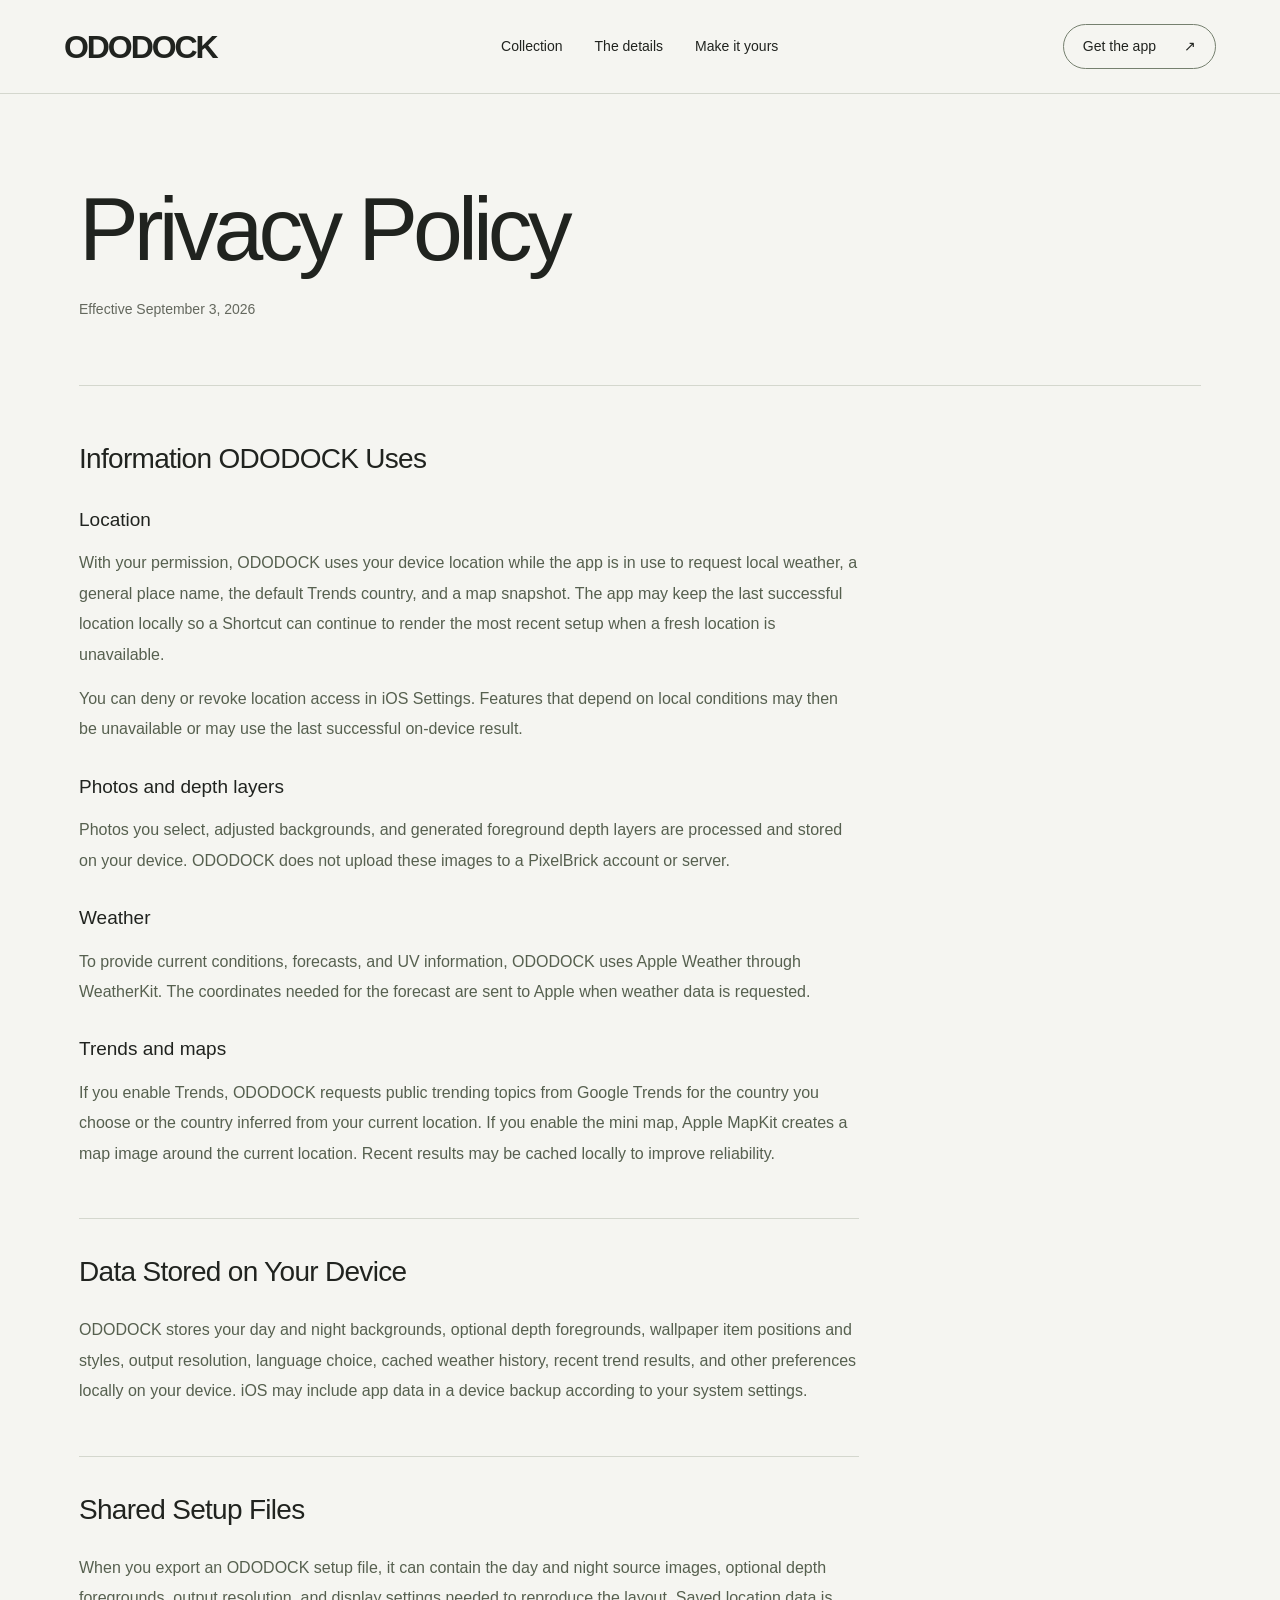
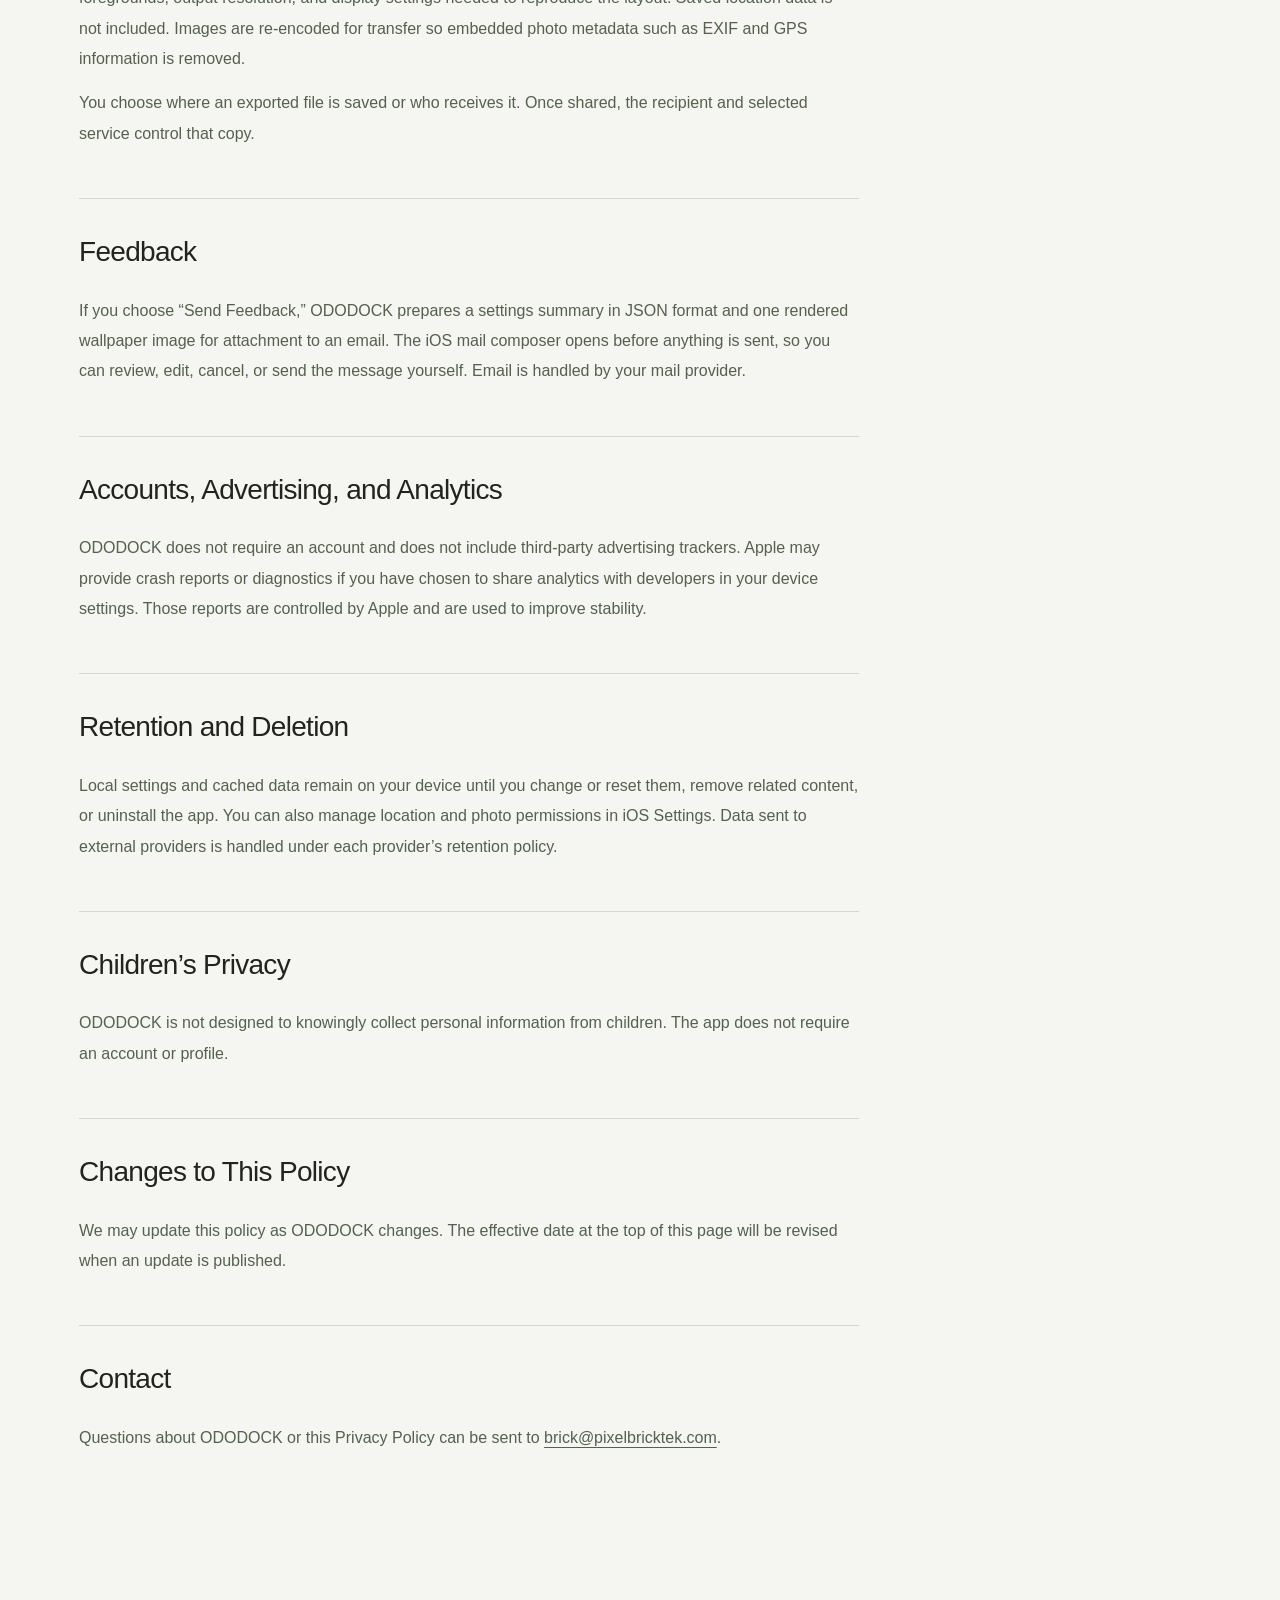
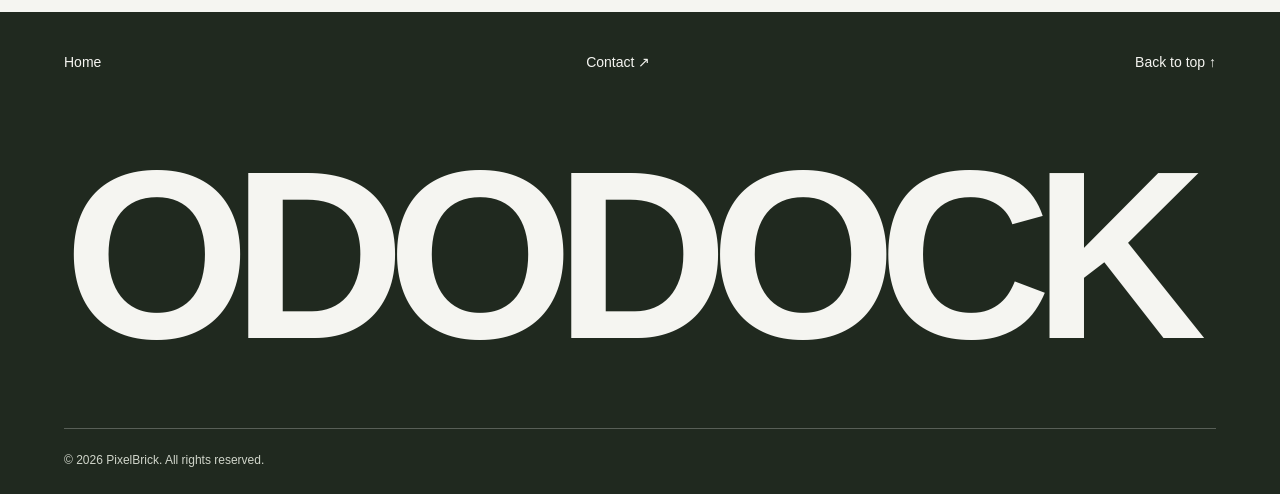
==== commit df5ce6f0: "Add files via upload" ====
--- a/privacy.html
+++ b/privacy.html
@@ -1,122 +1,202 @@
 <!doctype html>
 <html lang="en">
-<head>
-  <meta charset="utf-8">
-  <meta name="viewport" content="width=device-width, initial-scale=1">
-  <meta name="theme-color" content="#075FEA">
-  <meta name="description" content="Privacy Policy for Ododock.">
-  <title>Privacy Policy — Ododock</title>
-  <link rel="icon" href="favicon.svg" type="image/svg+xml">
-  <link rel="apple-touch-icon" href="icon.png">
-  <script>document.documentElement.classList.add('has-js');</script>
-  <link rel="stylesheet" href="styles.css?v=5">
-</head>
-<body class="policy-body">
-  <header class="site-header">
-    <a class="brand" href="index.html" aria-label="Ododock home">
-      <img src="icon.png" alt="" width="40" height="40">
-      <span>Ododock</span>
-    </a>
-    <button class="menu-toggle" type="button" data-menu-toggle aria-label="Open menu" aria-expanded="false"><span></span><span></span><span></span></button>
-    <nav data-site-nav aria-label="Main navigation">
-      <a href="index.html#features">Features</a>
-      <a href="index.html#how">How it works</a>
-      <a href="privacy.html" aria-current="page">Privacy</a>
-      <a class="nav-cta" href="https://www.icloud.com/shortcuts/7dc8e435f7864a5c9fa93e91ace01333" target="_blank" rel="noopener noreferrer">Get Shortcut</a>
-    </nav>
-  </header>
-
-  <main class="policy-page">
-    <section class="policy-hero reveal is-visible">
-      <h1>Privacy Policy</h1>
-      <p>Effective September 3, 2026</p>
-    </section>
-
-    <div class="policy-layout">
-      <article class="policy-card">
-        <section>
-          <h2>Information Ododock Uses</h2>
-          <h3>Location</h3>
-          <p>With your permission, Ododock uses your device location while the app is in use to request local weather, a general place name, the default Trends country, and a map snapshot. The app may keep the last successful location locally so a Shortcut can continue to render the most recent setup when a fresh location is unavailable.</p>
-          <p>You can deny or revoke location access in iOS Settings. Features that depend on local conditions may then be unavailable or may use the last successful on-device result.</p>
-
-          <h3>Photos and depth layers</h3>
-          <p>Photos you select, adjusted backgrounds, and generated foreground depth layers are processed and stored on your device. Ododock does not upload these images to a PixelBrick account or server.</p>
-
-          <h3>Weather</h3>
-          <p>To provide current conditions, forecasts, and UV information, Ododock uses Apple Weather through WeatherKit. The coordinates needed for the forecast are sent to Apple when weather data is requested.</p>
-
-          <h3>Trends and maps</h3>
-          <p>If you enable Trends, Ododock requests public trending topics from Google Trends for the country you choose or the country inferred from your current location. If you enable the mini map, Apple MapKit creates a map image around the current location. Recent results may be cached locally to improve reliability.</p>
-        </section>
-
-        <section>
-          <h2>Data Stored on Your Device</h2>
-          <p>Ododock stores your day and night backgrounds, optional depth foregrounds, wallpaper item positions and styles, output resolution, language choice, cached weather history, recent trend results, and other preferences locally on your device. iOS may include app data in a device backup according to your system settings.</p>
-        </section>
-
-        <section>
-          <h2>Shared Setup Files</h2>
-          <p>When you export an Ododock setup file, it can contain the day and night source images, optional depth foregrounds, output resolution, and display settings needed to reproduce the layout. Saved location data is not included. Images are re-encoded for transfer so embedded photo metadata such as EXIF and GPS information is removed.</p>
-          <p>You choose where an exported file is saved or who receives it. Once shared, the recipient and selected service control that copy.</p>
-        </section>
-
-        <section>
-          <h2>Feedback</h2>
-          <p>If you choose “Send Feedback,” Ododock prepares a settings summary in JSON format and one rendered wallpaper image for attachment to an email. The iOS mail composer opens before anything is sent, so you can review, edit, cancel, or send the message yourself. Email is handled by your mail provider.</p>
-        </section>
-
-        <section>
-          <h2>Accounts, Advertising, and Analytics</h2>
-          <p>Ododock does not require an account and does not include third-party advertising trackers. Apple may provide crash reports or diagnostics if you have chosen to share analytics with developers in your device settings. Those reports are controlled by Apple and are used to improve stability.</p>
-        </section>
-
-        <section>
-          <h2>Retention and Deletion</h2>
-          <p>Local settings and cached data remain on your device until you change or reset them, remove related content, or uninstall the app. You can also manage location and photo permissions in iOS Settings. Data sent to external providers is handled under each provider’s retention policy.</p>
-        </section>
-
-        <section>
-          <h2>Children’s Privacy</h2>
-          <p>Ododock is not designed to knowingly collect personal information from children. The app does not require an account or profile.</p>
-        </section>
-
-        <section>
-          <h2>Changes to This Policy</h2>
-          <p>We may update this policy as Ododock changes. The effective date at the top of this page will be revised when an update is published.</p>
-        </section>
-
-        <section>
-          <h2>Contact</h2>
-          <p>Questions about Ododock or this Privacy Policy can be sent to <a href="mailto:brick@pixelbricktek.com">brick@pixelbricktek.com</a>.</p>
-        </section>
-      </article>
-    </div>
-  </main>
-
-  <footer class="site-footer">
-    <a class="footer-brand" href="index.html"><img src="icon.png" alt="" width="32" height="32"><span>Ododock</span></a>
-    <span>© 2026 PixelBrick. All rights reserved.</span>
-    <div><a href="index.html">Home</a><a href="mailto:brick@pixelbricktek.com">Contact</a></div>
-  </footer>
-
-  <script>
-    const toggle = document.querySelector('[data-menu-toggle]');
-    const nav = document.querySelector('[data-site-nav]');
-    const closeMenu = () => {
-      toggle?.setAttribute('aria-expanded', 'false');
-      nav?.classList.remove('is-open');
-    };
-    toggle?.addEventListener('click', () => {
-      const open = toggle.getAttribute('aria-expanded') === 'true';
-      toggle.setAttribute('aria-expanded', String(!open));
-      nav?.classList.toggle('is-open', !open);
-    });
-    nav?.querySelectorAll('a').forEach((link) => link.addEventListener('click', closeMenu));
-    document.addEventListener('keydown', (event) => event.key === 'Escape' && closeMenu());
-    document.addEventListener('click', (event) => {
-      if (!nav?.contains(event.target) && !toggle?.contains(event.target)) closeMenu();
-    });
-  </script>
-</body>
+  <head>
+    <meta charset="utf-8" />
+    <meta name="viewport" content="width=device-width, initial-scale=1" />
+    <meta name="theme-color" content="#f5f5f1" />
+    <meta name="description" content="Privacy Policy for ODODOCK." />
+    <title>Privacy Policy — ODODOCK</title>
+    <link rel="icon" href="favicon.svg" type="image/svg+xml" />
+    <link rel="apple-touch-icon" href="icon.png" />
+    <link rel="stylesheet" href="styles.css?v=10" />
+    <script src="site.js?v=8" defer=""></script>
+  </head>
+  <body class="policy-body">
+    <a class="skip-link" href="#main">Skip to content</a>
+    <header class="site-header" data-header="">
+      <a class="brand" href="index.html" aria-label="ODODOCK home">ODODOCK</a>
+      <nav class="desktop-nav" aria-label="Main navigation">
+        <a href="index.html#collection">Collection</a
+        ><a href="index.html#features">The details</a
+        ><a href="index.html#how">Make it yours</a>
+      </nav>
+      <a
+        class="nav-cta"
+        href="https://apps.apple.com/app/ododock/id680818762"
+        target="_blank"
+        rel="noopener noreferrer"
+        >Get the app <span aria-hidden="true">↗</span></a
+      >
+      <button
+        class="menu-toggle"
+        type="button"
+        aria-label="Open menu"
+        aria-expanded="false"
+        aria-controls="mobile-nav"
+        data-menu-toggle=""
+      >
+        <span></span><span></span>
+      </button>
+      <nav
+        class="mobile-nav"
+        id="mobile-nav"
+        aria-label="Mobile navigation"
+        hidden=""
+      >
+        <a href="index.html#collection">Collection</a
+        ><a href="index.html#features">The details</a
+        ><a href="index.html#how">Make it yours</a
+        ><a href="privacy.html">Privacy</a>
+      </nav>
+    </header>
+    <main id="main" class="policy-page">
+      <section class="policy-hero">
+        <h1>Privacy Policy</h1>
+        <p>Effective September 3, 2026</p>
+      </section>
+      <div class="policy-layout">
+        <article class="policy-card">
+          <section>
+            <h2>Information ODODOCK Uses</h2>
+            <h3>Location</h3>
+            <p>
+              With your permission, ODODOCK uses your device location while the
+              app is in use to request local weather, a general place name, the
+              default Trends country, and a map snapshot. The app may keep the
+              last successful location locally so a Shortcut can continue to
+              render the most recent setup when a fresh location is unavailable.
+            </p>
+            <p>
+              You can deny or revoke location access in iOS Settings. Features
+              that depend on local conditions may then be unavailable or may use
+              the last successful on-device result.
+            </p>
+
+            <h3>Photos and depth layers</h3>
+            <p>
+              Photos you select, adjusted backgrounds, and generated foreground
+              depth layers are processed and stored on your device. ODODOCK does
+              not upload these images to a PixelBrick account or server.
+            </p>
+
+            <h3>Weather</h3>
+            <p>
+              To provide current conditions, forecasts, and UV information,
+              ODODOCK uses Apple Weather through WeatherKit. The coordinates
+              needed for the forecast are sent to Apple when weather data is
+              requested.
+            </p>
+
+            <h3>Trends and maps</h3>
+            <p>
+              If you enable Trends, ODODOCK requests public trending topics from
+              Google Trends for the country you choose or the country inferred
+              from your current location. If you enable the mini map, Apple
+              MapKit creates a map image around the current location. Recent
+              results may be cached locally to improve reliability.
+            </p>
+          </section>
+
+          <section>
+            <h2>Data Stored on Your Device</h2>
+            <p>
+              ODODOCK stores your day and night backgrounds, optional depth
+              foregrounds, wallpaper item positions and styles, output
+              resolution, language choice, cached weather history, recent trend
+              results, and other preferences locally on your device. iOS may
+              include app data in a device backup according to your system
+              settings.
+            </p>
+          </section>
+
+          <section>
+            <h2>Shared Setup Files</h2>
+            <p>
+              When you export an ODODOCK setup file, it can contain the day and
+              night source images, optional depth foregrounds, output
+              resolution, and display settings needed to reproduce the layout.
+              Saved location data is not included. Images are re-encoded for
+              transfer so embedded photo metadata such as EXIF and GPS
+              information is removed.
+            </p>
+            <p>
+              You choose where an exported file is saved or who receives it.
+              Once shared, the recipient and selected service control that copy.
+            </p>
+          </section>
+
+          <section>
+            <h2>Feedback</h2>
+            <p>
+              If you choose “Send Feedback,” ODODOCK prepares a settings summary
+              in JSON format and one rendered wallpaper image for attachment to
+              an email. The iOS mail composer opens before anything is sent, so
+              you can review, edit, cancel, or send the message yourself. Email
+              is handled by your mail provider.
+            </p>
+          </section>
+
+          <section>
+            <h2>Accounts, Advertising, and Analytics</h2>
+            <p>
+              ODODOCK does not require an account and does not include
+              third-party advertising trackers. Apple may provide crash reports
+              or diagnostics if you have chosen to share analytics with
+              developers in your device settings. Those reports are controlled
+              by Apple and are used to improve stability.
+            </p>
+          </section>
+
+          <section>
+            <h2>Retention and Deletion</h2>
+            <p>
+              Local settings and cached data remain on your device until you
+              change or reset them, remove related content, or uninstall the
+              app. You can also manage location and photo permissions in iOS
+              Settings. Data sent to external providers is handled under each
+              provider’s retention policy.
+            </p>
+          </section>
+
+          <section>
+            <h2>Children’s Privacy</h2>
+            <p>
+              ODODOCK is not designed to knowingly collect personal information
+              from children. The app does not require an account or profile.
+            </p>
+          </section>
+
+          <section>
+            <h2>Changes to This Policy</h2>
+            <p>
+              We may update this policy as ODODOCK changes. The effective date
+              at the top of this page will be revised when an update is
+              published.
+            </p>
+          </section>
+
+          <section>
+            <h2>Contact</h2>
+            <p>
+              Questions about ODODOCK or this Privacy Policy can be sent to
+              <a href="mailto:brick@pixelbricktek.com"
+                >brick@pixelbricktek.com</a
+              >.
+            </p>
+          </section>
+        </article>
+      </div>
+    </main>
+    <footer class="site-footer">
+      <div class="footer-top">
+        <a href="index.html">Home</a
+        ><a href="mailto:brick@pixelbricktek.com">Contact ↗</a
+        ><a href="#main">Back to top ↑</a>
+      </div>
+      <p class="footer-wordmark" aria-hidden="true">ODODOCK</p>
+      <div class="footer-bottom">
+        <span>© 2026 PixelBrick. All rights reserved.</span>
+      </div>
+    </footer>
+  </body>
 </html>
--- a/styles.css
+++ b/styles.css
@@ -1,1287 +1,1417 @@
+@charset "UTF-8";
 :root {
-  --blue: #075fea;
-  --blue-bright: #0b79ff;
-  --blue-deep: #082f76;
-  --ink: #0b1730;
-  --muted: #667389;
-  --surface: #ffffff;
-  --surface-blue: #f2f7ff;
-  --line: rgba(11, 23, 48, 0.09);
-  --line-blue: rgba(7, 95, 234, 0.12);
-  --shadow-soft: 0 24px 70px rgba(25, 62, 112, 0.11);
-  --shadow-phone: 0 42px 100px rgba(18, 52, 105, 0.28);
-  --page: min(1180px, calc(100% - 48px));
-}
-
+  --paper: #f5f5f1;
+  --ink: #20231f;
+  --muted: #64685e;
+  --line: #d4d7ce;
+  --serif: Georgia, "Times New Roman", serif;
+  --sans: Arial, Helvetica, sans-serif;
+  --gutter: clamp(24px, 5vw, 88px);
+  --ease: cubic-bezier(0.22, 1, 0.36, 1);
+}
 * {
   box-sizing: border-box;
 }
-
 html {
   scroll-behavior: smooth;
-  scroll-padding-top: 110px;
-}
-
+  scroll-padding-top: 90px;
+}
 body {
   margin: 0;
-  min-width: 320px;
-  min-height: 100vh;
-  overflow-x: hidden;
   color: var(--ink);
+  background: var(--paper);
+  font-family: var(--sans);
+  font-size: 16px;
+  line-height: 1.5;
+  -webkit-font-smoothing: antialiased;
+}
+button,
+a {
+  -webkit-tap-highlight-color: transparent;
+}
+a {
+  color: inherit;
+  text-decoration: none;
+}
+button {
+  font: inherit;
+  cursor: pointer;
+}
+img {
+  display: block;
+  max-width: 100%;
+  height: auto;
+}
+figure,
+p,
+h1,
+h2,
+h3 {
+  margin: 0;
+}
+button:focus-visible,
+a:focus-visible,
+summary:focus-visible {
+  outline: 2px solid currentColor;
+  outline-offset: 6px;
+}
+button {
+  color: inherit;
+}
+::selection {
+  background: #d9e1c8;
+  color: #162218;
+}
+[hidden] {
+  display: none !important;
+}
+em,
+i {
+  font-style: normal;
+  font-family: var(--serif);
+  font-weight: 400;
+}
+h1,
+h2 {
+  font-weight: 400;
+  letter-spacing: -0.055em;
+  line-height: 1.01;
+}
+.eyebrow {
+  font-size: 12px;
+  letter-spacing: 0.12em;
+  text-transform: uppercase;
+  line-height: 1.6;
+}
+.skip-link {
+  position: fixed;
+  left: 20px;
+  top: -100px;
+  padding: 12px 20px;
+  background: white;
+  color: #111;
+  z-index: 100;
+}
+.skip-link:focus {
+  top: 20px;
+}
+.site-header {
+  position: absolute;
+  top: 0;
+  left: 0;
+  z-index: 30;
+  width: 100%;
+  display: flex;
+  justify-content: space-between;
+  align-items: center;
+  gap: 24px;
+  padding: 24px var(--gutter);
+  color: #fff;
+  border-bottom: 1px solid #ffffff40;
+}
+.brand {
+  font-size: 32px;
+  line-height: 1;
+  font-weight: 700;
+  letter-spacing: -0.065em;
+  white-space: nowrap;
+}
+.desktop-nav {
+  display: flex;
+  gap: 32px;
+  font-size: 14px;
+}
+.desktop-nav a {
+  position: relative;
+  padding: 8px 0;
+}
+.desktop-nav a:after {
+  content: "";
+  position: absolute;
+  bottom: 2px;
+  left: 0;
+  width: 100%;
+  height: 1px;
+  background: currentColor;
+  transform: scaleX(0);
+  transform-origin: left;
+  transition: transform 0.3s;
+}
+.desktop-nav a:hover:after {
+  transform: scaleX(1);
+}
+.nav-cta {
+  display: flex;
+  align-items: center;
+  gap: 28px;
+  border: 1px solid #ffffff7a;
+  padding: 11px 19px;
+  border-radius: 30px;
+  font-size: 14px;
+  transition:
+    background 0.25s,
+    color 0.25s;
+}
+.nav-cta:hover {
+  background: #fff;
+  color: #20231f;
+}
+.menu-toggle {
+  display: none;
+  background: none;
+  border: 0;
+  width: 44px;
+  height: 44px;
+  padding: 10px;
+}
+.menu-toggle span {
+  display: block;
+  width: 24px;
+  height: 1px;
+  background: currentColor;
+  margin: 6px 0;
+  transition: transform 0.25s;
+}
+.menu-toggle[aria-expanded="true"] span:first-child {
+  transform: translateY(3.5px) rotate(45deg);
+}
+.menu-toggle[aria-expanded="true"] span:last-child {
+  transform: translateY(-3.5px) rotate(-45deg);
+}
+.mobile-nav {
+  position: absolute;
+  top: 100%;
+  left: 0;
+  width: 100%;
+  padding: 20px var(--gutter) 32px;
+  background: #19261f;
+  display: grid;
+  gap: 8px;
+}
+.mobile-nav a {
+  font-size: 24px;
+  padding: 8px 0;
+}
+.hero {
+  position: relative;
+  isolation: isolate;
+  min-height: 800px;
+  min-height: max(780px, 100svh);
+  background: #26352a;
+  color: #fff;
+  overflow: hidden;
+}
+.hero-film,
+.hero-film video,
+.hero-shade {
+  position: absolute;
+  inset: 0;
+  width: 100%;
+  height: 100%;
+}
+.hero-film {
+  z-index: -2;
+}
+.hero-film video {
+  object-fit: cover;
+  object-position: 50% 54%;
+}
+.hero-shade {
+  z-index: -1;
   background:
-    radial-gradient(circle at 72% -12%, rgba(52, 137, 255, 0.15), transparent 32rem),
-    #fff;
-  font-family: -apple-system, BlinkMacSystemFont, "SF Pro Display", "SF Pro Text", "Segoe UI", sans-serif;
-  text-rendering: optimizeLegibility;
-  -webkit-font-smoothing: antialiased;
-}
-
-img {
-  max-width: 100%;
-}
-
-a,
-button {
-  -webkit-tap-highlight-color: transparent;
-}
-
-a:focus-visible,
-button:focus-visible {
-  outline: 3px solid rgba(11, 121, 255, 0.34);
-  outline-offset: 3px;
-}
-
-.site-header {
-  width: var(--page);
-  min-height: 68px;
-  margin: 16px auto 0;
-  padding: 10px 12px 10px 14px;
-  position: sticky;
-  top: 14px;
-  z-index: 50;
-  display: flex;
+    linear-gradient(90deg, rgba(13, 28, 18, 0.51), rgba(17, 31, 23, 0.12) 90%),
+    linear-gradient(
+      0deg,
+      rgba(9, 19, 12, 0.48),
+      transparent 50%,
+      rgba(10, 22, 15, 0.28)
+    );
+}
+.hero-composition {
+  display: grid;
+  grid-template-columns: minmax(0, 1fr) minmax(0, 0.66fr);
+  align-items: center;
+  gap: clamp(32px, 4vw, 64px);
+  width: min(1180px, calc(100% - var(--gutter) * 2));
+  min-height: inherit;
+  margin: 0 auto;
+  padding: 132px 0 112px;
+}
+.hero-content {
+  min-width: 0;
+}
+.hero-eyebrow {
+  margin-bottom: 40px;
+}
+.hero h1 {
+  font-size: clamp(70px, 8.6vw, 128px);
+  line-height: 1.02;
+  letter-spacing: -0.065em;
+}
+.hero h1 span {
+  letter-spacing: -0.055em;
+}
+.hero-bottom-copy {
+  margin-top: 42px;
+  display: flex;
+  align-items: flex-end;
+  gap: clamp(24px, 5vw, 88px);
+}
+.hero-bottom-copy p {
+  font-size: 16px;
+  line-height: 1.65;
+  color: #ffffffe3;
+}
+.text-link {
+  display: inline-flex;
   align-items: center;
   justify-content: space-between;
-  gap: 24px;
-  border: 1px solid rgba(255, 255, 255, 0.9);
-  border-radius: 24px;
-  background: rgba(255, 255, 255, 0.78);
-  box-shadow: 0 14px 42px rgba(24, 58, 103, 0.09);
-  backdrop-filter: blur(22px) saturate(145%);
-}
-
-.brand,
-.footer-brand {
+  gap: 32px;
+  padding: 10px 0;
+  border-bottom: 1px solid currentColor;
+  font-size: 14px;
+}
+.text-link span {
+  transition: transform 0.25s;
+}
+.text-link:hover span {
+  transform: translateY(3px);
+}
+.hero-art {
+  position: relative;
+  justify-self: start;
+  width: min(100%, clamp(280px, 25vw, 350px));
+  transform: none;
+  animation: art-enter 1.5s var(--ease) both;
+}
+.hero-art img {
+  width: 100%;
+  box-shadow: 0 18px 70px #06130845;
+}
+.hero-art figcaption {
+  display: flex;
+  justify-content: space-between;
+  margin-top: 13px;
+  font-size: 12px;
+  color: #fff;
+}
+.hero-bottom {
+  position: absolute;
+  bottom: 0;
+  left: var(--gutter);
+  right: var(--gutter);
+  padding: 22px 0;
+  display: flex;
+  align-items: center;
+  justify-content: flex-end;
+  gap: 20px;
+  font-size: 12px;
+}
+.scroll-cue {
+  display: flex;
+  gap: 32px;
+}
+.film-toggle {
   display: inline-flex;
   align-items: center;
-  gap: 10px;
-  color: var(--ink);
-  font-size: 19px;
-  font-weight: 760;
-  letter-spacing: -0.045em;
-  text-decoration: none;
-}
-
-.brand img,
-.footer-brand img {
-  display: block;
-  border-radius: 12px;
-  box-shadow: 0 7px 18px rgba(5, 77, 192, 0.2);
-}
-
-.brand img {
-  width: 40px;
-  height: 40px;
-}
-
-nav {
-  display: flex;
-  align-items: center;
-  gap: 2px;
-}
-
-nav a {
-  padding: 11px 14px;
-  border-radius: 14px;
-  color: #556177;
+  gap: 9px;
+  background: none;
+  border: 0;
+  padding: 10px;
+  line-height: 1;
+  font-size: 12px;
+}
+.film-toggle [data-film-symbol] {
+  font-size: 16px;
+}
+.hero-content {
+  animation: copy-enter 1s var(--ease) both;
+}
+@keyframes copy-enter {
+  from {
+    opacity: 0;
+    transform: translateY(20px);
+  }
+  to {
+    opacity: 1;
+    transform: none;
+  }
+}
+@keyframes art-enter {
+  from {
+    opacity: 0;
+    transform: translateY(24px);
+  }
+  to {
+    opacity: 1;
+    transform: translateY(0);
+  }
+}
+.section-pad {
+  padding: 110px var(--gutter);
+}
+.section-top {
+  display: flex;
+  align-items: flex-start;
+  justify-content: space-between;
+  gap: 40px;
+  margin-bottom: 65px;
+}
+.section-aside {
+  max-width: 270px;
   font-size: 14px;
-  font-weight: 680;
-  text-decoration: none;
-  transition: color 180ms ease, background-color 180ms ease, box-shadow 180ms ease, transform 180ms ease;
-}
-
-nav a:hover,
-nav a[aria-current="page"] {
-  color: var(--ink);
-  background: rgba(7, 95, 234, 0.055);
-}
-
-nav .nav-cta {
-  margin-left: 6px;
-  color: #fff;
-  background: var(--blue);
-  box-shadow: 0 9px 24px rgba(7, 95, 234, 0.23);
-}
-
-nav .nav-cta:hover {
-  color: #fff;
-  background: #0554d1;
-  box-shadow: 0 12px 28px rgba(7, 95, 234, 0.28);
-  transform: translateY(-1px);
-}
-
-.menu-toggle {
-  width: 44px;
-  height: 44px;
-  padding: 0;
-  display: none;
-  align-items: center;
-  justify-content: center;
-  flex-direction: column;
-  gap: 5px;
-  border: 0;
-  border-radius: 14px;
-  color: var(--ink);
-  background: rgba(7, 95, 234, 0.07);
-  cursor: pointer;
-}
-
-.menu-toggle span {
-  width: 18px;
-  height: 2px;
-  border-radius: 2px;
-  background: currentColor;
-  transition: transform 180ms ease, opacity 180ms ease;
-}
-
-.menu-toggle[aria-expanded="true"] span:nth-child(1) {
-  transform: translateY(7px) rotate(45deg);
-}
-
-.menu-toggle[aria-expanded="true"] span:nth-child(2) {
-  opacity: 0;
-}
-
-.menu-toggle[aria-expanded="true"] span:nth-child(3) {
-  transform: translateY(-7px) rotate(-45deg);
-}
-
-main {
-  position: relative;
-}
-
-.hero {
-  width: var(--page);
-  min-height: 760px;
-  margin: 0 auto;
-  padding: 72px 0 92px;
-  display: grid;
-  grid-template-columns: minmax(0, 1fr) minmax(420px, 0.86fr);
-  align-items: center;
-  gap: clamp(48px, 7vw, 100px);
-}
-
-.hero-copy {
-  position: relative;
-  z-index: 2;
-}
-
-.hero h1,
-.feature-card h3,
-.workflow-step h3,
-.privacy-callout h2,
-.policy-hero h1,
-.policy-card h2,
-.policy-card h3 {
-  text-wrap: balance;
-}
-
-.hero h1 {
-  margin: 0;
-  max-width: 720px;
-  font-size: clamp(62px, 7.3vw, 96px);
-  font-weight: 780;
-  line-height: 0.94;
-  letter-spacing: -0.072em;
-}
-
-.hero h1 em {
-  color: var(--blue);
-  font-style: normal;
-  font-weight: 470;
-}
-
-.hero-text {
-  max-width: 580px;
-  margin: 30px 0 0;
   color: var(--muted);
-  font-size: clamp(18px, 1.85vw, 21px);
-  line-height: 1.58;
-  letter-spacing: -0.025em;
-}
-
-.hero-actions {
-  margin-top: 34px;
-}
-
-.primary-button {
-  min-height: 56px;
-  padding: 0 22px;
-  display: inline-flex;
-  align-items: center;
-  justify-content: center;
-  gap: 13px;
-  border-radius: 17px;
-  color: #fff;
-  background: linear-gradient(135deg, var(--blue-bright), var(--blue) 68%);
-  box-shadow: 0 17px 38px rgba(7, 95, 234, 0.25);
-  font-size: 15px;
-  font-weight: 760;
-  text-decoration: none;
-  transition: transform 180ms ease, box-shadow 180ms ease, filter 180ms ease;
-}
-
-.primary-button:hover {
-  transform: translateY(-2px);
-  box-shadow: 0 21px 44px rgba(7, 95, 234, 0.31);
-  filter: saturate(1.05);
-}
-
-.primary-button span {
-  font-size: 18px;
-  font-weight: 500;
-}
-
-.hero-stage {
-  min-height: 590px;
-  position: relative;
-  display: grid;
-  place-items: center;
-  isolation: isolate;
-}
-
-.phone-frame {
-  width: min(302px, 72vw);
-  padding: 7px;
-  position: relative;
-  z-index: 2;
-  overflow: hidden;
-  border: 1px solid rgba(12, 34, 71, 0.16);
-  border-radius: 35px;
-  background: #fff;
-  box-shadow: var(--shadow-phone);
-  transform: rotate(-2deg) translateY(-1px);
-}
-
-.phone-frame::after {
-  content: "";
-  position: absolute;
-  inset: 7px;
-  pointer-events: none;
-  border: 1px solid rgba(255, 255, 255, 0.28);
-  border-radius: 27px;
-}
-
-.app-screenshot {
-  width: 100%;
-  height: auto;
-  display: block;
-  border-radius: 28px;
-}
-
-.floating-icon {
-  width: 88px;
-  height: 88px;
-  position: absolute;
-  right: 1%;
-  bottom: 11%;
-  z-index: 3;
-  border-radius: 23px;
-  box-shadow: 0 24px 52px rgba(0, 68, 177, 0.28);
-  transform: rotate(7deg);
-}
-
-.section {
-  width: var(--page);
-  margin: 0 auto;
-}
-
-.feature-section {
-  padding-top: 64px;
-}
-
-.feature-grid {
-  display: grid;
-  grid-template-columns: repeat(2, minmax(0, 1fr));
-  gap: 18px;
-}
-
-.feature-card {
-  min-height: 390px;
-  padding: clamp(30px, 4vw, 48px);
-  position: relative;
-  overflow: hidden;
-  border: 1px solid var(--line);
-  border-radius: 38px;
-  background: var(--surface);
-  box-shadow: 0 18px 56px rgba(25, 62, 112, 0.065);
-}
-
-.feature-card h3 {
-  margin: 0;
-  max-width: 580px;
-  font-size: clamp(32px, 4vw, 48px);
-  font-weight: 720;
-  line-height: 1.02;
-  letter-spacing: -0.055em;
-}
-
-.feature-card p {
-  max-width: 580px;
-  margin: 17px 0 0;
-  color: var(--muted);
-  font-size: 16px;
-  line-height: 1.65;
-  letter-spacing: -0.012em;
-}
-
-.feature-depth {
-  grid-column: 1 / -1;
-  min-height: 430px;
-  display: grid;
-  grid-template-columns: minmax(0, 1fr) minmax(360px, 0.84fr);
-  align-items: center;
-  gap: 60px;
-}
-
-.feature-weather {
-  grid-column: 1 / -1;
-  min-height: 0;
-  padding: 0;
-  color: #fff;
-  border-color: transparent;
-  background:
-    radial-gradient(circle at 88% 15%, rgba(124, 193, 255, 0.48), transparent 28%),
-    linear-gradient(135deg, #0865ed, #064bb7);
-  box-shadow: 0 28px 75px rgba(7, 80, 194, 0.2);
-}
-
-.feature-weather-head {
-  padding: clamp(38px, 5vw, 58px) clamp(30px, 5vw, 58px) 42px;
-  display: grid;
-  grid-template-columns: minmax(0, 1fr) minmax(360px, 0.84fr);
-  align-items: center;
-  gap: 60px;
-}
-
-.feature-weather p {
-  color: rgba(255, 255, 255, 0.76);
-}
-
-.weather-pills {
-  display: grid;
-  grid-template-columns: repeat(2, minmax(0, 1fr));
-  gap: 12px;
-}
-
-.weather-pills span {
-  min-height: 74px;
-  padding: 0 20px;
-  display: flex;
-  align-items: center;
-  justify-content: center;
-  border: 1px solid rgba(255, 255, 255, 0.21);
-  border-radius: 21px;
-  color: rgba(255, 255, 255, 0.96);
-  background: rgba(255, 255, 255, 0.1);
-  box-shadow: inset 0 1px 0 rgba(255, 255, 255, 0.09);
-  backdrop-filter: blur(14px);
-  font-size: 14px;
-  font-weight: 730;
-}
-
-.weather-pills span:nth-child(2),
-.weather-pills span:nth-child(3) {
-  background: rgba(255, 255, 255, 0.16);
-}
-
-.weather-gallery {
-  padding: 0 clamp(26px, 4vw, 52px);
+}
+.collection h2 {
+  font-size: clamp(56px, 6.9vw, 115px);
+  max-width: 1320px;
+  margin: 0 auto 64px;
+}
+.print-grid {
   display: grid;
   grid-template-columns: repeat(3, minmax(0, 1fr));
+  gap: clamp(20px, 2.5vw, 40px);
+  max-width: 1320px;
+  margin: 0 auto;
   align-items: start;
-  gap: clamp(12px, 2.2vw, 26px);
+}
+.art-print {
+  width: 100%;
+  margin: 0;
+}
+.art-print img {
+  width: 100%;
+  background: #dfe3df;
+}
+.art-print figcaption {
+  display: flex;
+  justify-content: space-between;
+  gap: 15px;
+  padding-top: 17px;
+  font-size: 12px;
+  line-height: 1.5;
+}
+.art-print figcaption span:last-child {
+  color: var(--muted);
+  text-align: right;
+  max-width: 110px;
+}
+.collection-note {
+  font-family: var(--serif);
+  font-style: normal;
+  font-size: clamp(24px, 2.7vw, 42px);
+  text-align: center;
+  margin: 88px 0 15px;
+  letter-spacing: -0.03em;
+}
+.site-footer {
+  padding: 40px var(--gutter) 25px;
+  background: #20291f;
+  color: var(--paper);
   overflow: hidden;
 }
-
-.weather-shot {
-  margin: 0;
-  padding: 6px 6px 0;
-  overflow: hidden;
-  border: 1px solid rgba(255, 255, 255, 0.38);
-  border-bottom: 0;
-  border-radius: 29px 29px 0 0;
-  background: rgba(255, 255, 255, 0.94);
-  box-shadow: 0 25px 54px rgba(0, 35, 101, 0.28);
-}
-
-.weather-shot img {
-  width: 100%;
-  height: auto;
-  display: block;
-  border-radius: 23px 23px 0 0;
-}
-
-.feature-daynight,
-.feature-orbit,
-.feature-data,
-.feature-resilient {
-  display: flex;
-  flex-direction: column;
+.footer-top,
+.footer-bottom {
+  display: flex;
   justify-content: space-between;
-}
-
-.feature-daynight {
-  color: #fff;
-  border-color: rgba(255, 255, 255, 0.06);
-  background:
-    radial-gradient(circle at 90% 90%, rgba(18, 107, 231, 0.58), transparent 38%),
-    #0c1933;
-  box-shadow: 0 23px 62px rgba(12, 31, 66, 0.17);
-}
-
-.feature-daynight p {
-  color: rgba(255, 255, 255, 0.68);
-}
-
-.day-night-control {
-  width: fit-content;
-  margin-top: 36px;
-  padding: 5px;
-  display: flex;
-  gap: 4px;
-  border: 1px solid rgba(255, 255, 255, 0.08);
-  border-radius: 17px;
-  background: rgba(255, 255, 255, 0.08);
-}
-
-.day-night-control span {
-  padding: 11px 16px;
-  border-radius: 12px;
-  color: rgba(255, 255, 255, 0.62);
-  font-size: 13px;
-  font-weight: 720;
-}
-
-.day-night-control span:first-child {
-  color: var(--ink);
-  background: #fff;
-  box-shadow: 0 5px 15px rgba(0, 0, 0, 0.12);
-}
-
-.feature-orbit {
-  border-color: var(--line-blue);
-  background: linear-gradient(150deg, #fff 10%, #e7f2ff 100%);
-}
-
-.orbit-demo {
-  height: 116px;
-  margin-top: 30px;
-  position: relative;
-}
-
-.orbit-line {
-  width: 100%;
-  height: 100%;
-  position: absolute;
-  inset: 0;
-  overflow: visible;
-}
-
-.orbit-line path {
-  fill: none;
-  stroke: rgba(7, 95, 234, 0.27);
-  stroke-width: 1.5;
-  stroke-linecap: round;
-  stroke-dasharray: 5 7;
-  vector-effect: non-scaling-stroke;
-}
-
-.orbit-demo b,
-.orbit-demo em {
-  width: 32px;
-  height: 32px;
-  position: absolute;
-  display: block;
-  border-radius: 50%;
-}
-
-.orbit-demo b {
-  left: 24%;
-  top: 24px;
-  background: #ffbf36;
-  box-shadow: 0 8px 24px rgba(255, 180, 33, 0.38);
-}
-
-.orbit-demo em {
-  right: 12%;
-  bottom: 18px;
-  border: 1px solid rgba(7, 95, 234, 0.18);
-  background: #fff;
-  box-shadow: 0 8px 24px rgba(7, 95, 234, 0.15);
-}
-
-.feature-depth {
-  border-color: var(--line-blue);
-  background: #f4f8fe;
-}
-
-.depth-preview {
-  width: min(390px, 100%);
-  height: 290px;
-  margin: 0 auto;
-  position: relative;
-}
-
-.depth-photo {
-  width: 184px;
-  aspect-ratio: 0.68;
-  position: absolute;
-  overflow: hidden;
-  border: 6px solid #fff;
-  border-radius: 25px;
-  background: #d9eaff;
-  box-shadow: 0 24px 58px rgba(26, 66, 123, 0.17);
-}
-
-.depth-photo img {
-  width: 100%;
-  height: 100%;
-  display: block;
-  object-fit: cover;
-}
-
-.depth-back {
-  left: 24px;
-  top: 10px;
-  opacity: 0.76;
-  transform: rotate(-7deg);
-}
-
-.depth-front {
-  right: 28px;
-  bottom: 8px;
-  border-color: rgba(255, 255, 255, 0.96);
-  box-shadow: 0 27px 64px rgba(7, 75, 178, 0.22);
-  transform: rotate(5deg);
-}
-
-.depth-front::after {
-  content: "";
-  position: absolute;
-  inset: 45% -2px -2px;
-  border-top: 2px solid rgba(255, 255, 255, 0.72);
-  background: linear-gradient(180deg, transparent, rgba(4, 36, 87, 0.08));
-}
-
-.feature-data {
-  min-height: 470px;
-}
-
-.data-cloud {
-  margin: 32px 0 0;
-  padding: 0;
-  display: flex;
-  align-content: flex-end;
-  flex-wrap: wrap;
-  gap: 9px;
-  list-style: none;
-}
-
-.data-cloud li {
-  padding: 10px 13px;
-  border: 1px solid var(--line-blue);
-  border-radius: 13px;
-  color: #355172;
-  background: #f4f8ff;
-  font-size: 13px;
-  font-weight: 690;
-}
-
-.feature-resilient {
-  min-height: 470px;
-  color: #fff;
-  border-color: transparent;
-  background:
-    radial-gradient(circle at 88% 82%, rgba(46, 139, 255, 0.56), transparent 35%),
-    linear-gradient(145deg, #09285e, #0b56c8);
-  box-shadow: 0 23px 62px rgba(6, 64, 153, 0.16);
-}
-
-.feature-resilient p {
-  color: rgba(255, 255, 255, 0.7);
-}
-
-.signal-visual {
-  height: 86px;
-  margin-top: 34px;
-  display: flex;
-  align-items: flex-end;
-  gap: 10px;
-}
-
-.signal-visual i {
-  width: 13px;
-  border-radius: 7px;
-  background: rgba(255, 255, 255, 0.94);
-  box-shadow: 0 7px 20px rgba(0, 22, 68, 0.2);
-}
-
-.signal-visual i:nth-child(1) { height: 26%; opacity: 0.5; }
-.signal-visual i:nth-child(2) { height: 42%; opacity: 0.62; }
-.signal-visual i:nth-child(3) { height: 59%; opacity: 0.74; }
-.signal-visual i:nth-child(4) { height: 78%; opacity: 0.86; }
-.signal-visual i:nth-child(5) { height: 100%; }
-
-.workflow-section {
-  padding-top: 130px;
-}
-
-.workflow {
-  display: grid;
-  grid-template-columns: repeat(3, minmax(0, 1fr));
-  border-top: 1px solid var(--line);
-  border-bottom: 1px solid var(--line);
-}
-
-.workflow-step {
-  min-height: 310px;
-  padding: 34px clamp(20px, 3vw, 38px) 38px 0;
-  display: flex;
-  flex-direction: column;
-  justify-content: space-between;
-}
-
-.workflow-step + .workflow-step {
-  padding-left: clamp(20px, 3vw, 38px);
-  border-left: 1px solid var(--line);
-}
-
-.workflow-step > span {
-  width: 34px;
-  height: 34px;
-  display: inline-flex;
-  align-items: center;
-  justify-content: center;
-  border-radius: 50%;
-  color: var(--blue);
-  background: rgba(7, 95, 234, 0.08);
-  font-size: 13px;
-  font-weight: 800;
-}
-
-.workflow-step h3 {
-  margin: 0;
-  font-size: clamp(28px, 3.2vw, 39px);
-  line-height: 1.04;
-  letter-spacing: -0.05em;
-}
-
-.workflow-step p {
-  margin: 15px 0 0;
-  color: var(--muted);
-  font-size: 16px;
-  line-height: 1.62;
-}
-
-.privacy-callout {
-  margin-top: 150px;
-  margin-bottom: 128px;
-  padding: clamp(42px, 6vw, 72px);
-  display: grid;
-  grid-template-columns: minmax(0, 1.1fr) minmax(320px, 0.82fr);
-  align-items: end;
-  gap: clamp(44px, 8vw, 100px);
-  overflow: hidden;
-  border: 1px solid rgba(255, 255, 255, 0.06);
-  border-radius: 46px;
-  color: #fff;
-  background:
-    radial-gradient(circle at 6% 8%, rgba(38, 132, 255, 0.57), transparent 34%),
-    linear-gradient(140deg, #09182f, #0a377d);
-  box-shadow: 0 34px 90px rgba(7, 43, 101, 0.2);
-}
-
-.privacy-callout h2 {
-  margin: 0;
-  max-width: 650px;
-  font-size: clamp(44px, 5.8vw, 72px);
+  gap: 20px;
+}
+.footer-top {
+  font-size: 14px;
+}
+.footer-top a:hover {
+  text-decoration: underline;
+  text-underline-offset: 6px;
+}
+.footer-wordmark {
+  font-size: clamp(45px, 18.7vw, 335px);
   font-weight: 700;
-  line-height: 0.98;
-  letter-spacing: -0.06em;
-}
-
-.privacy-callout p {
-  margin: 0;
-  color: rgba(255, 255, 255, 0.72);
-  font-size: 16px;
-  line-height: 1.68;
-}
-
-.privacy-callout a {
-  margin-top: 25px;
-  display: inline-flex;
-  align-items: center;
-  gap: 12px;
-  color: #fff;
-  font-size: 14px;
-  font-weight: 760;
-  text-decoration: none;
-}
-
-.privacy-callout a span {
-  font-size: 19px;
-  transition: transform 180ms ease;
-}
-
-.privacy-callout a:hover span {
-  transform: translateX(3px);
-}
-
-.site-footer {
-  width: var(--page);
-  min-height: 112px;
-  margin: 0 auto;
-  padding: 28px 0;
-  display: grid;
-  grid-template-columns: 1fr auto 1fr;
-  align-items: center;
-  gap: 24px;
-  border-top: 1px solid var(--line);
-  color: #8a95a6;
+  letter-spacing: -0.075em;
+  line-height: 1.15;
+  margin: 45px 0 35px;
+  white-space: nowrap;
+}
+.footer-bottom {
+  border-top: 1px solid #ffffff40;
+  padding-top: 22px;
   font-size: 12px;
-  font-weight: 620;
-}
-
-.footer-brand {
-  justify-self: start;
-  font-size: 16px;
-}
-
-.footer-brand img {
-  width: 32px;
-  height: 32px;
-  border-radius: 10px;
-}
-
-.site-footer > div {
-  display: flex;
-  justify-content: flex-end;
-  gap: 22px;
-}
-
-.site-footer > div a {
-  color: #626f83;
-  text-decoration: none;
-}
-
-.site-footer > div a:hover {
-  color: var(--blue);
-}
-
-.has-js .reveal {
-  opacity: 0;
-  transform: translateY(22px);
-  transition: opacity 720ms cubic-bezier(.2, .72, .2, 1), transform 720ms cubic-bezier(.2, .72, .2, 1);
-}
-
-.has-js .reveal.is-visible {
-  opacity: 1;
-  transform: translateY(0);
-}
-
-.feature-grid .reveal:nth-child(3),
-.workflow .reveal:nth-child(2) {
-  transition-delay: 70ms;
-}
-
-.feature-grid .reveal:nth-child(4),
-.workflow .reveal:nth-child(3) {
-  transition-delay: 120ms;
-}
-
-/* Privacy page */
-.policy-body {
-  background:
-    radial-gradient(circle at 75% -8%, rgba(52, 137, 255, 0.16), transparent 33rem),
-    #fff;
-}
-
-.policy-page {
-  width: min(980px, calc(100% - 48px));
-  margin: 0 auto;
-  padding: 112px 0 130px;
-}
-
-.policy-hero {
-  width: min(100%, 820px);
-  margin-inline: auto;
-  padding-bottom: 58px;
-  border-bottom: 1px solid var(--line);
-}
-
-.policy-hero h1 {
-  margin: 0;
-  font-size: clamp(58px, 8vw, 94px);
-  font-weight: 760;
-  line-height: 0.96;
-  letter-spacing: -0.07em;
-}
-
-.policy-hero p {
-  margin: 23px 0 0;
-  color: var(--muted);
-  font-size: 15px;
-  font-weight: 640;
-}
-
-.policy-layout {
-  width: min(100%, 820px);
-  margin-inline: auto;
-  padding-top: 32px;
-}
-
-.policy-card {
-  width: 100%;
-}
-
-.policy-card section {
-  padding: 44px 0;
-  border-bottom: 1px solid var(--line);
-}
-
-.policy-card section:last-child {
-  border-bottom: 0;
-}
-
-.policy-card h2 {
-  margin: 0 0 22px;
-  color: var(--ink);
-  font-size: clamp(27px, 3vw, 34px);
-  font-weight: 720;
-  line-height: 1.12;
-  letter-spacing: -0.042em;
-}
-
-.policy-card h3 {
-  margin: 30px 0 10px;
-  color: #294466;
-  font-size: 18px;
-  font-weight: 720;
-  letter-spacing: -0.02em;
-}
-
-.policy-card p {
-  margin: 0 0 15px;
-  color: #5f6d83;
-  font-size: 16px;
-  line-height: 1.78;
-}
-
-.policy-card p:last-child {
-  margin-bottom: 0;
-}
-
-.policy-card a {
-  color: var(--blue);
-  font-weight: 700;
-}
-
-@media (max-width: 980px) {
-  :root {
-    --page: min(100% - 40px, 760px);
-  }
-
+  color: #d0d5ca;
+}
+@media (max-width: 1000px) {
+  .desktop-nav {
+    gap: 20px;
+  }
   .hero {
-    min-height: auto;
-    padding-top: 84px;
+    min-height: 760px;
+  }
+  .hero h1 {
+    font-size: 9vw;
+  }
+  .hero-bottom-copy {
+    display: block;
+  }
+  .hero-bottom-copy .text-link {
+    margin-top: 20px;
+  }
+  .print-grid {
+    gap: 3vw;
+  }
+  .art-print figcaption {
+    display: block;
+  }
+  .art-print figcaption span {
+    display: block;
+  }
+  .art-print figcaption span:last-child {
+    text-align: left;
+    max-width: none;
+    margin-top: 5px;
+  }
+  .section-pad {
+    padding-top: 85px;
+    padding-bottom: 85px;
+  }
+}
+@media (max-width: 760px) {
+  .site-header {
+    padding-top: 18px;
+    padding-bottom: 18px;
+    gap: 16px;
+  }
+  .brand {
+    font-size: 29px;
+  }
+  .desktop-nav {
+    display: none;
+  }
+  .nav-cta {
+    margin-left: auto;
+    padding: 9px 14px;
+    gap: 17px;
+    font-size: 12px;
+  }
+  .menu-toggle {
+    display: block;
+  }
+  .hero {
+    min-height: 900px;
+    min-height: max(880px, 100svh);
+  }
+  .hero-composition {
+    grid-template-columns: minmax(0, 0.85fr) minmax(0, 1.15fr);
+    column-gap: 20px;
+    row-gap: 0;
+    align-content: center;
+    padding: 148px 0 105px;
+  }
+  .hero-content {
+    display: contents;
+  }
+  .hero h1 {
+    grid-column: 1 / -1;
+    font-size: clamp(62px, 11.8vw, 88px);
+  }
+  .hero-eyebrow {
+    grid-column: 1 / -1;
+    font-size: 11px;
+    letter-spacing: 0.08em;
+    margin-bottom: 30px;
+  }
+  .hero-bottom-copy {
+    grid-column: 1;
+    grid-row: 2;
+    align-self: start;
+    margin-top: 46px;
+    max-width: none;
+  }
+  .hero-bottom-copy p {
+    font-size: 14px;
+  }
+  .hero-bottom-copy .text-link {
+    margin-top: 14px;
+    gap: 14px;
+    font-size: 14px;
+  }
+  .hero-art {
+    grid-column: 2;
+    grid-row: 2;
+    align-self: start;
+    width: 100%;
+    max-width: 290px;
+    margin-top: 40px;
+  }
+  .hero-art figcaption {
+    font-size: 11px;
+    gap: 5px;
+  }
+  .hero-art figcaption span:last-child {
+    display: none;
+  }
+  .hero-bottom {
+    font-size: 11px;
+    gap: 10px;
+  }
+  .hero-bottom > span {
+    max-width: 90px;
+  }
+  .scroll-cue {
+    gap: 10px;
+  }
+  .film-toggle {
+    font-size: 11px;
+    padding: 10px 0;
+  }
+  .section-top {
+    margin-bottom: 48px;
+    gap: 24px;
+  }
+  .section-aside {
+    max-width: 170px;
+    font-size: 12px;
+  }
+  .collection h2 {
+    font-size: clamp(47px, 8.8vw, 67px);
+    margin-bottom: 60px;
+  }
+  .section-pad {
+    padding-top: 70px;
+    padding-bottom: 70px;
+  }
+  .print-grid {
+    gap: 25px;
+  }
+  .art-print figcaption {
+    font-size: 11px;
+  }
+  .collection-note {
+    margin-top: 55px;
+  }
+  .footer-bottom {
+    font-size: 11px;
+  }
+  .footer-wordmark {
+    margin: 45px 0 30px;
+  }
+}
+@media (max-width: 650px) {
+  .print-grid {
     grid-template-columns: 1fr;
-    gap: 48px;
-    text-align: center;
-  }
-
-  .hero-copy {
+    gap: 40px;
+    max-width: 380px;
+  }
+  .art-print figcaption {
     display: flex;
-    flex-direction: column;
-    align-items: center;
-  }
-
-  .hero-stage {
-    min-height: 620px;
-  }
-
-  .floating-icon {
-    right: 17%;
-  }
-
-  .feature-depth {
-    grid-template-columns: 1fr;
-    gap: 34px;
-  }
-
-  .feature-weather-head {
-    grid-template-columns: 1fr;
-    gap: 30px;
-  }
-
-  .feature-depth {
-    min-height: 650px;
-  }
-
-  .depth-preview {
-    margin-top: 4px;
-  }
-
-  .privacy-callout {
-    grid-template-columns: 1fr;
-    gap: 38px;
-  }
-}
-
-@media (max-width: 720px) {
-  :root {
-    --page: calc(100% - 28px);
-  }
-
-  html {
-    scroll-padding-top: 90px;
-  }
-
-  .site-header {
-    min-height: 62px;
-    margin-top: 10px;
-    top: 10px;
-    border-radius: 21px;
-  }
-
-  .brand img {
-    width: 38px;
-    height: 38px;
-  }
-
-  .menu-toggle {
-    display: flex;
-    margin-left: auto;
-  }
-
-  nav {
-    padding: 9px;
-    position: absolute;
-    top: 70px;
-    left: 0;
-    right: 0;
+    font-size: 12px;
+  }
+  .art-print figcaption span:last-child {
+    max-width: 110px;
+    text-align: right;
+    margin-top: 0;
+  }
+  .hero-bottom > span {
     display: none;
-    flex-direction: column;
-    align-items: stretch;
-    border: 1px solid rgba(255, 255, 255, 0.94);
-    border-radius: 21px;
-    background: rgba(255, 255, 255, 0.96);
-    box-shadow: 0 20px 56px rgba(24, 58, 103, 0.17);
-    backdrop-filter: blur(24px);
-  }
-
-  nav.is-open {
-    display: flex;
-  }
-
-  nav a {
-    min-height: 46px;
-    display: flex;
-    align-items: center;
-    justify-content: center;
-  }
-
-  nav .nav-cta {
-    margin: 3px 0 0;
-  }
-
-  .hero {
-    padding: 70px 0 72px;
-    gap: 34px;
-  }
-
-  .hero h1 {
-    font-size: clamp(52px, 15vw, 76px);
-  }
-
-  .hero-text {
-    margin-top: 24px;
-    font-size: 17px;
-    line-height: 1.58;
-  }
-
-  .hero-actions {
-    width: 100%;
-    margin-top: 28px;
-  }
-
-  .primary-button {
-    width: 100%;
-  }
-
-  .hero-stage {
-    min-height: 530px;
-  }
-
-  .hero-stage::before {
-    width: min(360px, 92vw);
-    border-radius: 40px;
-  }
-
-  .phone-frame {
-    width: min(255px, 69vw);
-    border-radius: 31px;
-  }
-
-  .app-screenshot {
-    border-radius: 24px;
-  }
-
-  .floating-icon {
-    width: 72px;
-    height: 72px;
-    right: 5%;
-    bottom: 10%;
-    border-radius: 19px;
-  }
-
-  .feature-section {
-    padding-top: 38px;
-  }
-
-  .feature-grid {
-    grid-template-columns: 1fr;
-    gap: 14px;
-  }
-
-  .feature-card,
-  .feature-depth {
-    grid-column: auto;
-    min-height: 0;
-    padding: 30px;
-    border-radius: 29px;
-  }
-
-  .feature-card h3 {
-    font-size: clamp(32px, 10vw, 41px);
-  }
-
-  .feature-card p {
-    font-size: 15px;
-  }
-
-  .feature-weather {
-    min-height: 0;
-    padding: 0;
-  }
-
-  .feature-weather-head {
-    padding: 30px 30px 26px;
-  }
-
-  .weather-pills {
-    gap: 9px;
-  }
-
-  .weather-pills span {
-    min-height: 62px;
-    padding: 0 12px;
-    border-radius: 17px;
-  }
-
-  .weather-gallery {
-    margin-inline: 0;
-    padding: 0 12px 28px;
-    grid-template-columns: repeat(3, minmax(240px, 72vw));
-    gap: 12px;
-    overflow-x: auto;
-    scroll-snap-type: x mandatory;
-    scrollbar-width: none;
-  }
-
-  .weather-gallery::-webkit-scrollbar {
-    display: none;
-  }
-
-  .weather-shot {
-    padding: 3px 3px 0;
-    border-radius: 15px 15px 0 0;
-    scroll-snap-align: center;
-  }
-
-  .weather-shot img {
-    border-radius: 12px 12px 0 0;
-  }
-
-  .feature-daynight,
-  .feature-orbit,
-  .feature-data,
-  .feature-resilient {
-    min-height: 420px;
-  }
-
-  .feature-depth {
-    min-height: 600px;
-  }
-
-  .depth-preview {
-    width: 320px;
-    height: 270px;
-  }
-
-  .depth-photo {
-    width: 166px;
-  }
-
-  .depth-back {
-    left: 5px;
-  }
-
-  .depth-front {
-    right: 5px;
-  }
-
-  .workflow-section {
-    padding-top: 92px;
-  }
-
-  .workflow {
-    grid-template-columns: 1fr;
-  }
-
-  .workflow-step {
-    min-height: 250px;
-    padding: 28px 0 30px;
-  }
-
-  .workflow-step + .workflow-step {
-    padding-left: 0;
-    border-top: 1px solid var(--line);
-    border-left: 0;
-  }
-
-  .workflow-step h3 {
-    font-size: 32px;
-  }
-
-  .workflow-step p {
-    font-size: 15px;
-  }
-
-  .privacy-callout {
-    margin-top: 94px;
-    margin-bottom: 88px;
-    padding: 34px 28px 38px;
-    border-radius: 30px;
-  }
-
-  .privacy-callout h2 {
-    font-size: 43px;
-  }
-
-  .privacy-callout p {
-    font-size: 15px;
-  }
-
-  .site-footer {
-    padding: 34px 0;
-    grid-template-columns: 1fr;
-    justify-items: center;
-    text-align: center;
-  }
-
-  .footer-brand {
-    justify-self: center;
-  }
-
-  .site-footer > div {
-    justify-content: center;
-  }
-
-  .policy-page {
-    width: calc(100% - 36px);
-    padding: 82px 0 95px;
-  }
-
-  .policy-hero {
-    padding-bottom: 42px;
-  }
-
-  .policy-hero h1 {
-    font-size: clamp(53px, 17vw, 78px);
-  }
-
-  .policy-layout {
-    padding-top: 12px;
-  }
-
-  .policy-card section {
-    padding: 36px 0;
-  }
-
-  .policy-card p {
-    font-size: 15px;
-    line-height: 1.74;
-  }
-}
-
-@media (max-width: 390px) {
-  .hero h1 {
-    font-size: 48px;
-  }
-
-  .hero-stage {
-    min-height: 485px;
-  }
-
-  .feature-card,
-  .feature-depth {
-    padding: 26px;
-  }
-
-  .feature-weather {
-    padding: 0;
-  }
-
-  .feature-weather-head {
-    padding: 26px 26px 24px;
-  }
-
-  .depth-preview {
-    width: 280px;
-    height: 250px;
-  }
-
-  .depth-photo {
-    width: 148px;
-  }
-}
-
+  }
+  .hero-bottom {
+    padding: 17px 0;
+  }
+  .footer-top {
+    font-size: 12px;
+  }
+  .footer-bottom {
+    display: block;
+  }
+  .footer-bottom span {
+    display: block;
+    margin-top: 5px;
+  }
+}
 @media (prefers-reduced-motion: reduce) {
   html {
     scroll-behavior: auto;
   }
+  *,
+  *:before,
+  *:after {
+    animation: none !important;
+    transition: none !important;
+  }
+}
 
-  *,
-  *::before,
-  *::after {
-    animation-duration: 0.01ms !important;
-    animation-iteration-count: 1 !important;
-    transition-duration: 0.01ms !important;
-  }
-
-  .has-js .reveal {
+/* Weather study */
+.weather-study {
+  position: relative;
+  isolation: isolate;
+  overflow: hidden;
+  background: #172d4b;
+  color: #fff;
+  display: grid;
+  grid-template-columns: 1fr 1fr;
+  gap: 8vw;
+  align-items: center;
+  transition: background 0.8s;
+}
+.study-atmosphere {
+  position: absolute;
+  inset: 0;
+  z-index: -1;
+  overflow: hidden;
+  opacity: 0.2;
+  pointer-events: none;
+}
+.study-atmosphere img {
+  width: 100%;
+  height: 100%;
+  object-fit: cover;
+  object-position: 50% 18%;
+  filter: blur(35px);
+  transform: scale(1.12);
+}
+.weather-study[data-sky="fog"] {
+  background: #485663;
+}
+.weather-study[data-sky="rain"] {
+  background: #263d53;
+}
+.weather-study[data-sky="snow"] {
+  background: #304966;
+}
+.study-copy {
+  padding: 20px 0;
+}
+.study-copy .eyebrow {
+  margin-bottom: 48px;
+  color: #dce7f2;
+}
+.study-copy h2 {
+  font-size: clamp(52px, 5.8vw, 97px);
+  line-height: 1.05;
+}
+.study-description {
+  font-size: 16px;
+  line-height: 1.8;
+  color: #e0e7ee;
+  max-width: 365px;
+  margin-top: 35px;
+}
+.weather-tabs {
+  display: flex;
+  border-bottom: 1px solid #ffffff50;
+  margin-top: 43px;
+  max-width: 400px;
+}
+.weather-tabs button {
+  position: relative;
+  flex: 1;
+  padding: 15px 8px;
+  border: 0;
+  color: #dbe3ec;
+  background: none;
+  font-size: 14px;
+}
+.weather-tabs button:after {
+  position: absolute;
+  bottom: -1px;
+  left: 0;
+  right: 0;
+  height: 2px;
+  background: #fff;
+  content: "";
+  transform: scaleX(0);
+  transition: transform 0.3s;
+}
+.weather-tabs button[aria-selected="true"] {
+  color: white;
+}
+.weather-tabs button[aria-selected="true"]:after {
+  transform: scaleX(1);
+}
+.weather-tabs button:hover {
+  color: #fff;
+  background: #ffffff0a;
+}
+.study-note {
+  margin-top: 23px;
+  font-size: 12px;
+  line-height: 1.7;
+  color: #c7d4e0;
+}
+.study-stage {
+  width: 78%;
+  max-width: 405px;
+  margin: auto;
+}
+.weather-panel {
+  animation: sky-enter 0.7s var(--ease);
+}
+.weather-panel img {
+  width: 100%;
+  box-shadow: 0 20px 75px #07121f40;
+}
+.weather-panel figcaption {
+  display: flex;
+  justify-content: space-between;
+  gap: 16px;
+  font-size: 12px;
+  padding-top: 18px;
+  color: #dce6f0;
+}
+.weather-panel figcaption span:last-child {
+  text-align: right;
+}
+@keyframes sky-enter {
+  from {
+    opacity: 0.4;
+    transform: translateY(8px);
+  }
+  to {
     opacity: 1;
     transform: none;
   }
 }
+/* Useful details */
+.details-section {
+  --muted: #b2bdc9;
+  --line: rgba(226, 235, 245, 0.2);
+  background: #111820;
+  color: #f3f5f7;
+}
+.details-layout {
+  display: grid;
+  grid-template-columns: 0.85fr 1.15fr;
+  gap: 12vw;
+  align-items: center;
+}
+.detail-photo {
+  width: 100%;
+  max-width: 425px;
+  margin-left: 4vw;
+}
+.detail-photo figcaption {
+  display: flex;
+  justify-content: space-between;
+  gap: 20px;
+  padding-top: 18px;
+  font-size: 12px;
+}
+.detail-photo figcaption span:last-child {
+  color: var(--muted);
+  text-align: right;
+}
+.details-copy h2 {
+  font-size: clamp(48px, 5.4vw, 89px);
+  margin-bottom: 48px;
+}
+.detail-list {
+  border-top: 1px solid var(--line);
+}
+.detail-list details {
+  border-bottom: 1px solid var(--line);
+}
+.detail-list summary {
+  display: flex;
+  gap: 18px;
+  align-items: center;
+  cursor: pointer;
+  list-style: none;
+  padding: 23px 0;
+  font-size: 16px;
+}
+.detail-list summary::-webkit-details-marker {
+  display: none;
+}
+.detail-number {
+  color: var(--muted);
+  font-size: 12px;
+}
+.detail-plus {
+  position: relative;
+  width: 14px;
+  height: 14px;
+  margin-left: auto;
+  flex-shrink: 0;
+}
+.detail-plus:before,
+.detail-plus:after {
+  content: "";
+  position: absolute;
+  background: currentColor;
+  top: 6px;
+  left: 0;
+  width: 14px;
+  height: 1px;
+}
+.detail-plus:after {
+  transform: rotate(90deg);
+  transition: transform 0.25s;
+}
+.detail-list details[open] .detail-plus:after {
+  transform: rotate(0);
+}
+.detail-list details p {
+  font-size: 16px;
+  line-height: 1.8;
+  color: var(--muted);
+  padding: 0 28px 26px 0;
+  max-width: 520px;
+}
+/* Setup and privacy */
+.how-section {
+  background: #e5e8df;
+}
+.how-section .section-top {
+  align-items: center;
+  margin-bottom: 32px;
+}
+.app-icon {
+  border-radius: 13px;
+  width: 56px;
+  height: 56px;
+}
+.how-heading {
+  display: flex;
+  align-items: flex-end;
+  justify-content: space-between;
+  gap: 45px;
+}
+.how-heading h2 {
+  font-size: clamp(45px, 5vw, 84px);
+  line-height: 1.08;
+}
+.dark-button {
+  display: inline-flex;
+  align-items: center;
+  justify-content: space-between;
+  gap: 35px;
+  background: #253022;
+  color: #fff;
+  padding: 19px 23px;
+  font-size: 14px;
+  flex-shrink: 0;
+  transition:
+    background 0.2s,
+    transform 0.2s;
+}
+.dark-button:hover {
+  background: #3b4936;
+  transform: translateY(-2px);
+}
+.steps {
+  display: grid;
+  grid-template-columns: repeat(3, 1fr);
+  gap: 5vw;
+  margin-top: 90px;
+}
+.steps article {
+  border-top: 1px solid #bec5b7;
+  padding-top: 25px;
+}
+.step-number {
+  font-family: var(--serif);
+  font-style: normal;
+  font-size: 32px;
+}
+.steps h3 {
+  font-size: 20px;
+  line-height: 1.4;
+  font-weight: 400;
+  letter-spacing: -0.03em;
+  margin: 28px 0 13px;
+}
+.steps p {
+  font-size: 16px;
+  line-height: 1.8;
+  color: #5d6557;
+  max-width: 335px;
+}
+.privacy-note {
+  display: grid;
+  grid-template-columns: 1fr 1fr;
+  gap: 60px;
+  border-top: 1px solid #bec5b7;
+  margin-top: 100px;
+  padding-top: 35px;
+}
+.privacy-note > p {
+  font-family: var(--serif);
+  font-style: normal;
+  font-size: clamp(27px, 3vw, 43px);
+  line-height: 1.2;
+  letter-spacing: -0.035em;
+}
+.privacy-note > div > p {
+  font-size: 14px;
+  color: #5d6557;
+  line-height: 1.8;
+  max-width: 520px;
+}
+.privacy-note .text-link {
+  margin-top: 18px;
+}
+/* Wallpaper viewer: photographs keep their original proportions. */
+.art-open {
+  display: block;
+  position: relative;
+  width: 100%;
+  padding: 0;
+  border: 0;
+  background: transparent;
+  text-align: left;
+  cursor: zoom-in;
+}
+.art-open:after {
+  content: "View wallpaper ↗";
+  position: absolute;
+  bottom: 14px;
+  right: 14px;
+  padding: 9px 12px;
+  background: #fffffff0;
+  color: #18211c;
+  font-size: 12px;
+  opacity: 0;
+  transform: translateY(5px);
+  transition:
+    opacity 0.25s,
+    transform 0.25s;
+}
+.art-open:hover:after,
+.art-open:focus-visible:after {
+  opacity: 1;
+  transform: none;
+}
+.art-open img {
+  transition: filter 0.35s;
+}
+.art-open:hover img {
+  filter: brightness(1.04);
+}
+.art-viewer {
+  position: fixed;
+  inset: 0;
+  border: 0;
+  padding: 25px 35px;
+  margin: auto;
+  width: 100vw;
+  max-width: none;
+  height: 100dvh;
+  max-height: none;
+  background: #121915;
+  color: #fff;
+  overflow: hidden;
+}
+.art-viewer::backdrop {
+  background: #121915;
+}
+.art-viewer[open] {
+  display: flex;
+  flex-direction: column;
+  gap: 15px;
+}
+.viewer-toolbar {
+  display: flex;
+  align-items: center;
+  justify-content: flex-end;
+  gap: 20px;
+  font-size: 12px;
+  letter-spacing: 0.07em;
+  flex-shrink: 0;
+}
+.viewer-toolbar button,
+.viewer-controls button {
+  background: none;
+  border: 0;
+  color: #fff;
+  padding: 12px;
+  font-size: 14px;
+  display: flex;
+  align-items: center;
+  gap: 14px;
+}
+.viewer-toolbar button span {
+  font-size: 27px;
+  line-height: 1;
+}
+.art-viewer figure {
+  min-height: 0;
+  flex: 1;
+  display: flex;
+  flex-direction: column;
+  align-items: center;
+  justify-content: center;
+  gap: 15px;
+  overflow: hidden;
+}
+.art-viewer figure img {
+  width: auto;
+  height: auto;
+  max-width: 100%;
+  max-height: 100%;
+  object-fit: contain;
+  min-height: 0;
+}
+.art-viewer figcaption {
+  font-size: 14px;
+  flex-shrink: 0;
+  text-align: center;
+  color: #e1e5df;
+}
+.viewer-controls {
+  display: flex;
+  align-items: center;
+  justify-content: space-between;
+  max-width: 540px;
+  width: 100%;
+  margin: auto;
+  flex-shrink: 0;
+  font-size: 12px;
+}
+.viewer-controls button:hover,
+.viewer-toolbar button:hover {
+  background: #ffffff12;
+}
+.viewer-open {
+  overflow: hidden;
+}
+/* Privacy uses the same type and spacing, preserving the original policy. */
+.policy-body .site-header {
+  position: relative;
+  color: var(--ink);
+  border-color: var(--line);
+}
+.policy-body .nav-cta {
+  border-color: #75806f;
+}
+.policy-body .nav-cta:hover {
+  background: var(--ink);
+  color: #fff;
+}
+.policy-body .mobile-nav {
+  color: white;
+}
+.policy-page {
+  padding: 80px var(--gutter) 110px;
+  max-width: 1250px;
+  margin: 0 auto;
+}
+.policy-hero {
+  padding: 10px 0 65px;
+  border-bottom: 1px solid var(--line);
+}
+.policy-hero h1 {
+  font-size: clamp(54px, 7vw, 100px);
+}
+.policy-hero p {
+  margin-top: 25px;
+  color: var(--muted);
+  font-size: 14px;
+}
+.policy-card {
+  max-width: 780px;
+  margin-left: 0;
+  padding-top: 20px;
+}
+.policy-card section {
+  padding: 35px 0;
+  border-bottom: 1px solid var(--line);
+}
+.policy-card section:last-child {
+  border: 0;
+}
+.policy-card h2 {
+  font-size: 28px;
+  line-height: 1.3;
+  margin-bottom: 25px;
+  letter-spacing: -0.025em;
+}
+.policy-card h3 {
+  font-size: 19px;
+  font-weight: 400;
+  margin: 28px 0 12px;
+}
+.policy-card p {
+  font-size: 16px;
+  line-height: 1.9;
+  color: #56604f;
+  margin: 14px 0;
+}
+.policy-card a {
+  text-decoration: underline;
+  text-underline-offset: 4px;
+  overflow-wrap: anywhere;
+}
+/* Smaller screens retain the exhibition rhythm without horizontal scrolling. */
+@media (max-width: 1100px) {
+  .details-layout {
+    gap: 8vw;
+  }
+  .detail-photo {
+    margin-left: 0;
+  }
+  .how-heading {
+    display: block;
+  }
+  .dark-button {
+    margin-top: 35px;
+  }
+  .study-stage {
+    width: 90%;
+  }
+  .study-description {
+    max-width: 330px;
+  }
+}
+@media (max-width: 760px) {
+  .hero-eyebrow {
+    font-size: 12px;
+  }
+  .hero-bottom-copy p {
+    font-size: 16px;
+  }
+  .nav-cta {
+    font-size: 14px;
+  }
+  .hero-art figcaption,
+  .hero-bottom,
+  .film-toggle,
+  .art-print figcaption,
+  .footer-bottom {
+    font-size: 12px;
+  }
+  .weather-study {
+    grid-template-columns: 1fr;
+    gap: 50px;
+  }
+  .study-copy {
+    padding: 0;
+  }
+  .study-copy .eyebrow {
+    margin-bottom: 35px;
+  }
+  .study-copy h2 {
+    font-size: clamp(50px, 8.8vw, 72px);
+  }
+  .study-description {
+    max-width: 460px;
+  }
+  .weather-tabs {
+    max-width: none;
+  }
+  .study-stage {
+    width: 70%;
+    max-width: 360px;
+    margin: 0 auto;
+  }
+  .study-note {
+    font-size: 12px;
+  }
+  .study-atmosphere img {
+    object-position: 50% 0;
+  }
+  .details-layout {
+    display: flex;
+    flex-direction: column-reverse;
+    gap: 55px;
+    align-items: stretch;
+  }
+  .details-copy h2 {
+    font-size: clamp(48px, 8.8vw, 70px);
+  }
+  .detail-photo {
+    width: 72%;
+    max-width: 360px;
+    margin: auto;
+  }
+  .details-section .section-aside {
+    max-width: 150px;
+  }
+  .detail-list summary {
+    font-size: 16px;
+    gap: 13px;
+  }
+  .detail-list details p {
+    padding-left: 0;
+    font-size: 16px;
+  }
+  .how-heading h2 {
+    font-size: clamp(42px, 7.8vw, 64px);
+  }
+  .steps {
+    grid-template-columns: 1fr;
+    gap: 38px;
+    margin-top: 60px;
+  }
+  .steps article {
+    display: grid;
+    grid-template-columns: 40px 1fr;
+    gap: 12px 20px;
+  }
+  .step-number {
+    grid-row: 1/3;
+    font-size: 27px;
+  }
+  .steps h3 {
+    margin: 0;
+    font-size: 20px;
+  }
+  .steps p {
+    grid-column: 2;
+    max-width: none;
+  }
+  .privacy-note {
+    grid-template-columns: 1fr;
+    gap: 25px;
+    margin-top: 70px;
+  }
+  .privacy-note > div > p {
+    font-size: 16px;
+  }
+  .art-viewer {
+    padding: 15px;
+  }
+  .viewer-toolbar {
+    font-size: 12px;
+    letter-spacing: 0;
+  }
+  .viewer-toolbar button {
+    gap: 8px;
+  }
+  .art-viewer figcaption {
+    font-size: 12px;
+  }
+  .art-open:after {
+    content: "↗";
+    font-size: 16px;
+    opacity: 1;
+    transform: none;
+    padding: 4px 10px;
+  }
+  .policy-page {
+    padding-top: 50px;
+    padding-bottom: 60px;
+  }
+  .policy-hero {
+    padding-bottom: 40px;
+  }
+  .policy-card h2 {
+    font-size: 25px;
+  }
+  .section-aside {
+    font-size: 14px;
+  }
+}
+@media (max-width: 380px) {
+  .hero h1 {
+    font-size: 52px;
+  }
+  .site-header {
+    gap: 8px;
+  }
+  .nav-cta {
+    padding: 9px 11px;
+    gap: 10px;
+  }
+  .brand {
+    font-size: 26px;
+  }
+  .menu-toggle {
+    width: 40px;
+  }
+  .section-top {
+    gap: 17px;
+  }
+  .section-aside {
+    max-width: 140px;
+  }
+  .collection h2 {
+    font-size: 43px;
+  }
+  .how-heading h2 {
+    font-size: 38px;
+  }
+  .dark-button {
+    font-size: 13px;
+    padding: 17px;
+    gap: 20px;
+  }
+  .weather-panel figcaption {
+    font-size: 12px;
+    gap: 10px;
+  }
+}
+@media (prefers-reduced-motion: reduce) {
+  .weather-panel {
+    animation: none;
+  }
+  .hero-content,
+  .hero-art {
+    animation: none;
+  }
+  .art-open img {
+    transition: none;
+  }
+}
+
+/* A soft edge for the photographs, without a card frame. */
+:root {
+  --image-radius: 26px;
+}
+.art-print img,
+.detail-photo img,
+.weather-panel img,
+.art-open {
+  border-radius: var(--image-radius);
+}
+.art-open {
+  overflow: hidden;
+  isolation: isolate;
+}
+.hero-art img,
+.hero-art .art-open {
+  border-radius: 18px;
+}
+.hero-art .art-open {
+  box-shadow: 0 18px 70px #06130845;
+}
+.art-viewer figure img {
+  height: 100%;
+  width: auto;
+  max-height: 100%;
+  border-radius: 18px;
+}
+.site-header {
+  background: linear-gradient(180deg, #0d19112b, transparent);
+}
+.policy-body .site-header {
+  background: none;
+}
+.policy-hero .eyebrow {
+  margin: 0 0 28px;
+}
+.footer-top {
+  font-size: 14px;
+}
+@media (max-width: 760px) {
+  :root {
+    --image-radius: 22px;
+  }
+  .hero-art img,
+  .hero-art .art-open {
+    border-radius: 14px;
+  }
+  .art-viewer figure img {
+    border-radius: 14px;
+  }
+}
+
+@media (max-width: 650px) {
+  .footer-wordmark {
+    font-size: 17.8vw;
+  }
+}
+@media (max-width: 380px) {
+  .brand {
+    font-size: 24px;
+  }
+  .nav-cta > span {
+    display: none;
+  }
+}
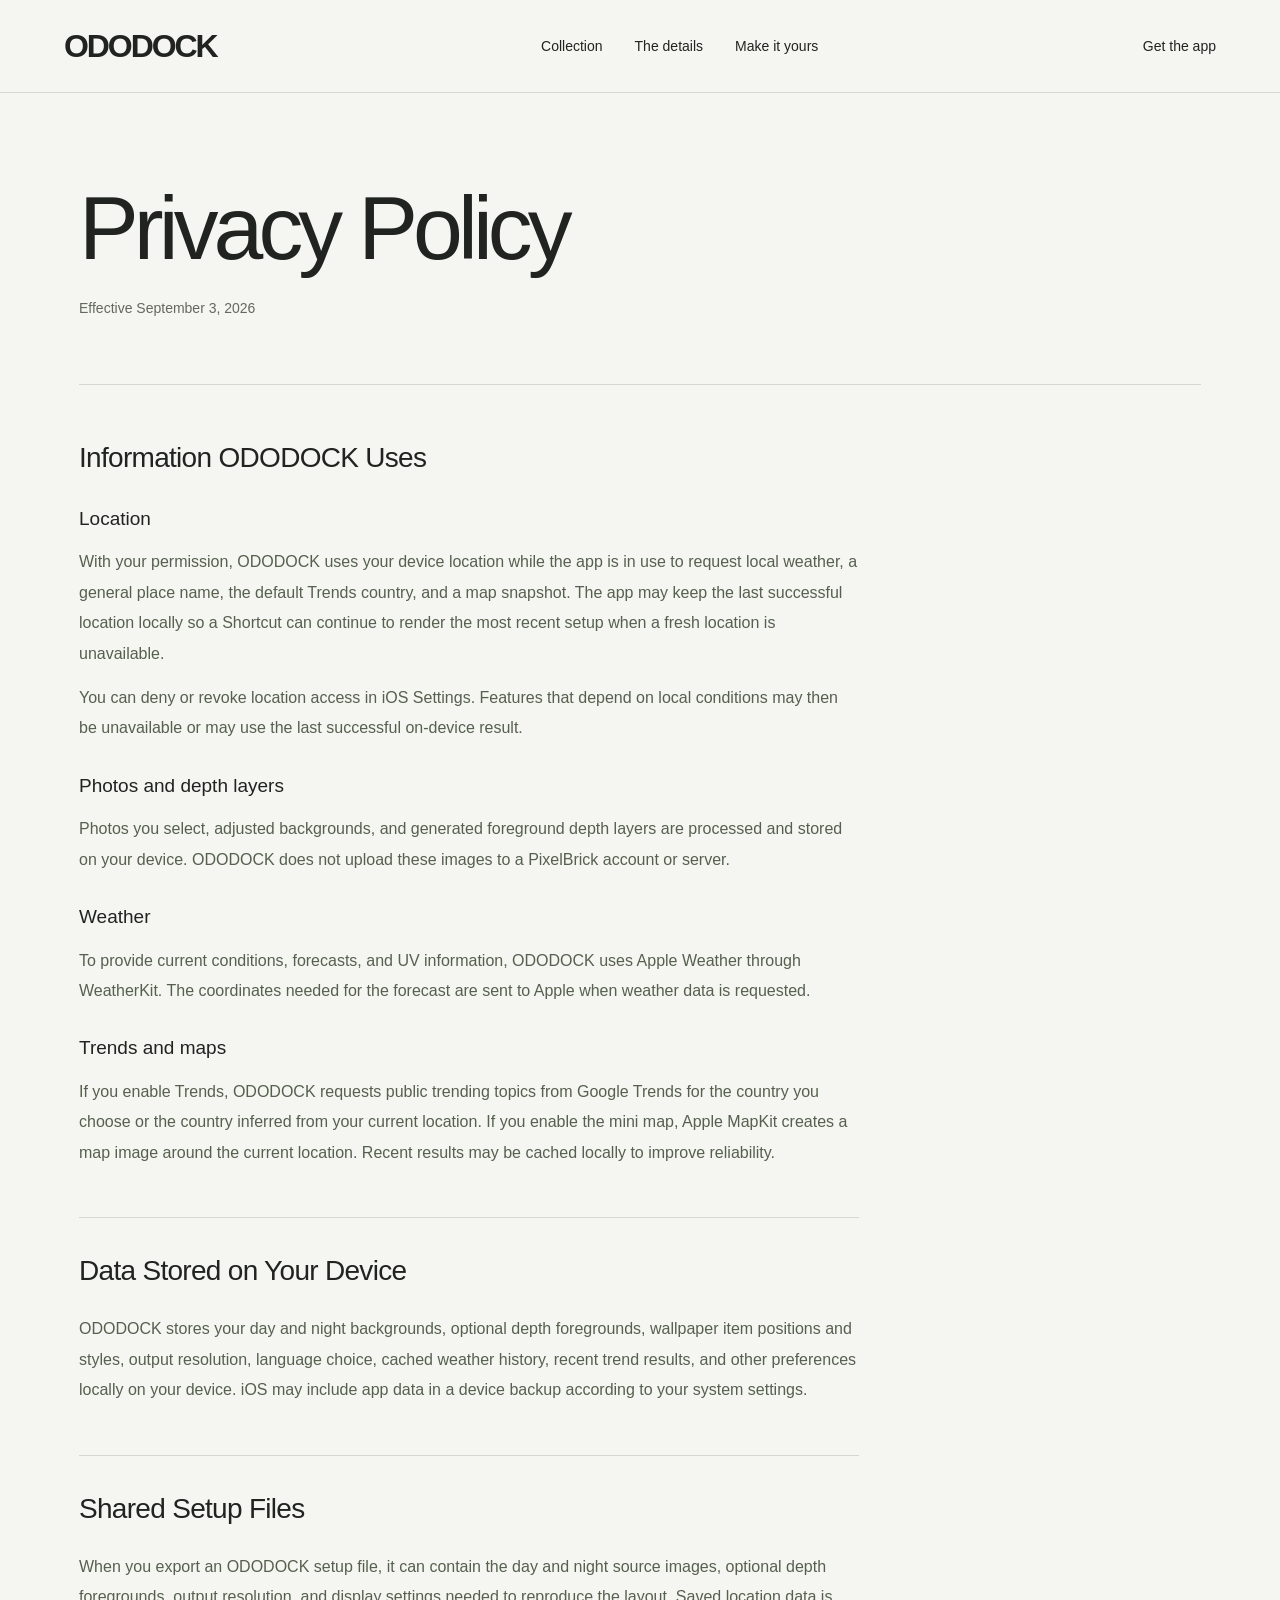
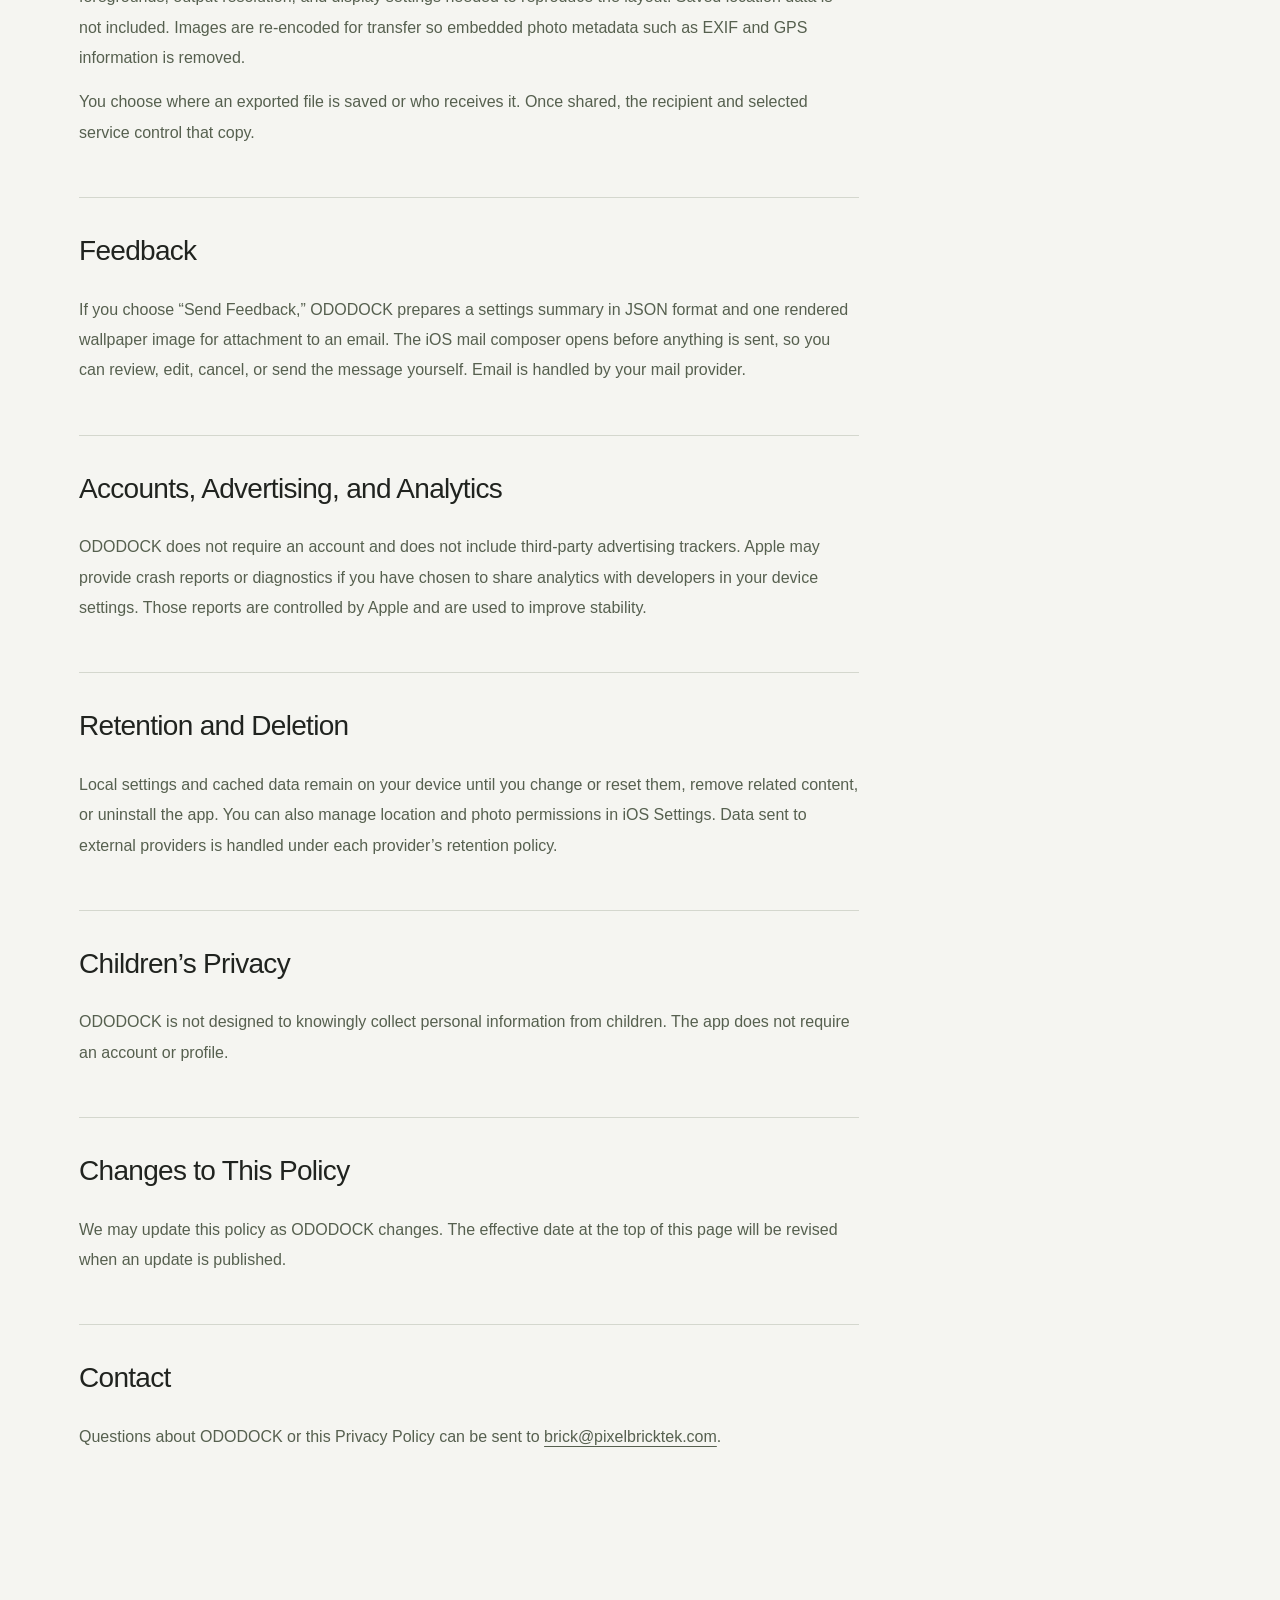
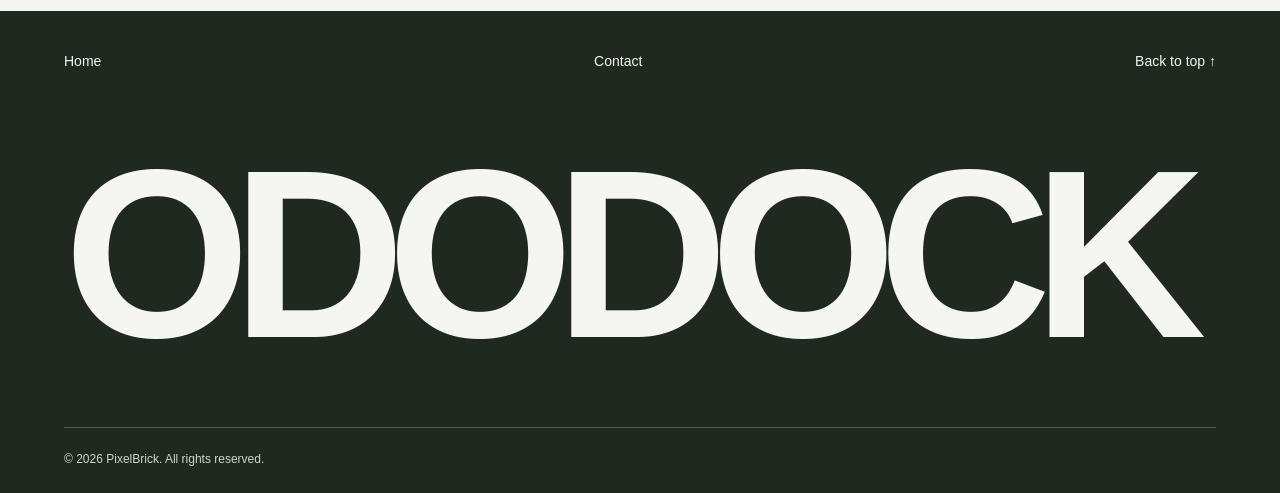
==== commit 31fa37a0: "Add files via upload" ====
--- a/privacy.html
+++ b/privacy.html
@@ -8,7 +8,7 @@
     <title>Privacy Policy — ODODOCK</title>
     <link rel="icon" href="favicon.svg" type="image/svg+xml" />
     <link rel="apple-touch-icon" href="icon.png" />
-    <link rel="stylesheet" href="styles.css?v=10" />
+    <link rel="stylesheet" href="styles.css?v=11" />
     <script src="site.js?v=8" defer=""></script>
   </head>
   <body class="policy-body">
@@ -22,10 +22,10 @@
       </nav>
       <a
         class="nav-cta"
-        href="https://apps.apple.com/app/ododock/id680818762"
+        href="https://apps.apple.com/app/ododock/id6808187622"
         target="_blank"
         rel="noopener noreferrer"
-        >Get the app <span aria-hidden="true">↗</span></a
+        >Get the app</a
       >
       <button
         class="menu-toggle"
@@ -190,7 +190,7 @@
     <footer class="site-footer">
       <div class="footer-top">
         <a href="index.html">Home</a
-        ><a href="mailto:brick@pixelbricktek.com">Contact ↗</a
+        ><a href="mailto:brick@pixelbricktek.com">Contact</a
         ><a href="#main">Back to top ↑</a>
       </div>
       <p class="footer-wordmark" aria-hidden="true">ODODOCK</p>
--- a/styles.css
+++ b/styles.css
@@ -141,20 +141,17 @@
   transform: scaleX(1);
 }
 .nav-cta {
-  display: flex;
-  align-items: center;
-  gap: 28px;
-  border: 1px solid #ffffff7a;
-  padding: 11px 19px;
-  border-radius: 30px;
+  display: inline-flex;
+  align-items: center;
+  min-height: 44px;
+  padding: 11px 0;
+  white-space: nowrap;
+  flex-shrink: 0;
   font-size: 14px;
-  transition:
-    background 0.25s,
-    color 0.25s;
+  transition: opacity 0.25s;
 }
 .nav-cta:hover {
-  background: #fff;
-  color: #20231f;
+  opacity: 0.7;
 }
 .menu-toggle {
   display: none;
@@ -486,8 +483,6 @@
   }
   .nav-cta {
     margin-left: auto;
-    padding: 9px 14px;
-    gap: 17px;
     font-size: 12px;
   }
   .menu-toggle {
@@ -957,26 +952,6 @@
   background: transparent;
   text-align: left;
   cursor: zoom-in;
-}
-.art-open:after {
-  content: "View wallpaper ↗";
-  position: absolute;
-  bottom: 14px;
-  right: 14px;
-  padding: 9px 12px;
-  background: #fffffff0;
-  color: #18211c;
-  font-size: 12px;
-  opacity: 0;
-  transform: translateY(5px);
-  transition:
-    opacity 0.25s,
-    transform 0.25s;
-}
-.art-open:hover:after,
-.art-open:focus-visible:after {
-  opacity: 1;
-  transform: none;
 }
 .art-open img {
   transition: filter 0.35s;
@@ -1077,13 +1052,6 @@
   color: var(--ink);
   border-color: var(--line);
 }
-.policy-body .nav-cta {
-  border-color: #75806f;
-}
-.policy-body .nav-cta:hover {
-  background: var(--ink);
-  color: #fff;
-}
 .policy-body .mobile-nav {
   color: white;
 }
@@ -1277,13 +1245,6 @@
   .art-viewer figcaption {
     font-size: 12px;
   }
-  .art-open:after {
-    content: "↗";
-    font-size: 16px;
-    opacity: 1;
-    transform: none;
-    padding: 4px 10px;
-  }
   .policy-page {
     padding-top: 50px;
     padding-bottom: 60px;
@@ -1304,10 +1265,6 @@
   }
   .site-header {
     gap: 8px;
-  }
-  .nav-cta {
-    padding: 9px 11px;
-    gap: 10px;
   }
   .brand {
     font-size: 26px;
@@ -1411,7 +1368,4 @@
   .brand {
     font-size: 24px;
   }
-  .nav-cta > span {
-    display: none;
-  }
-}
+}
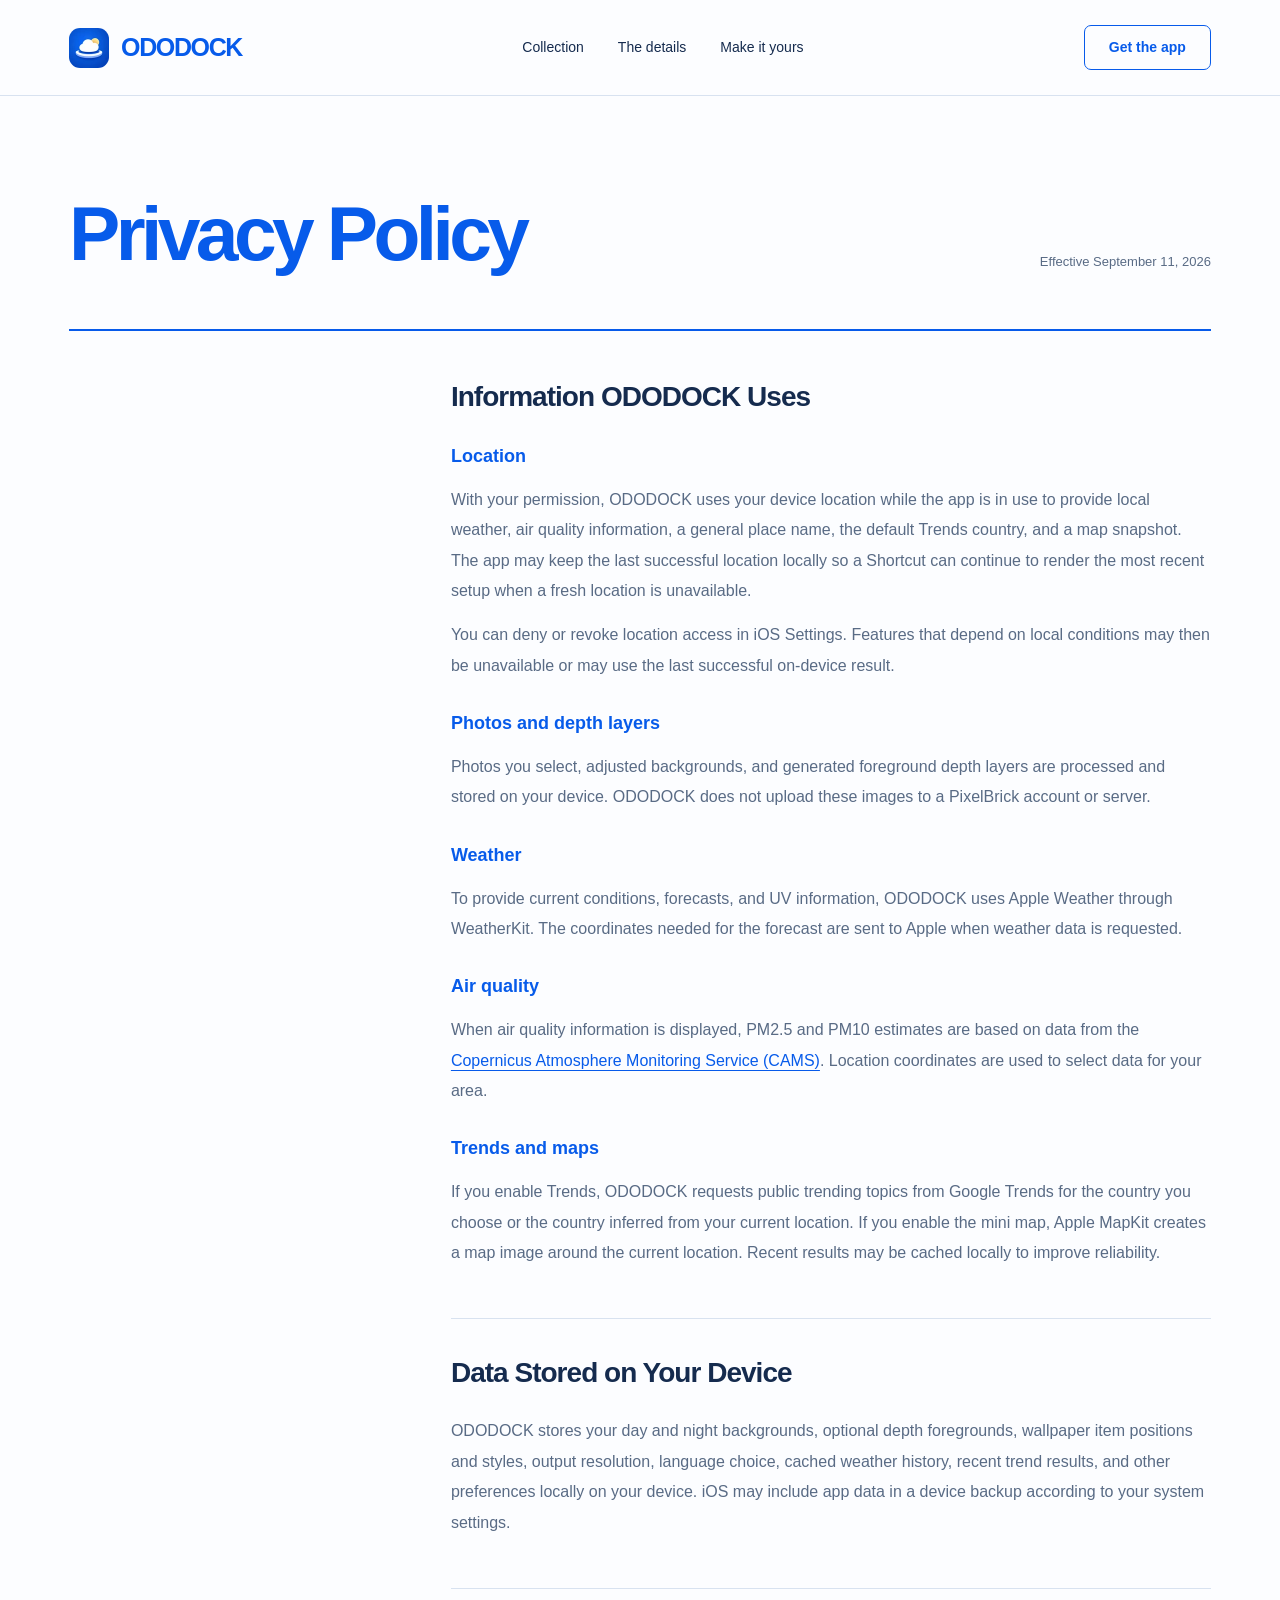
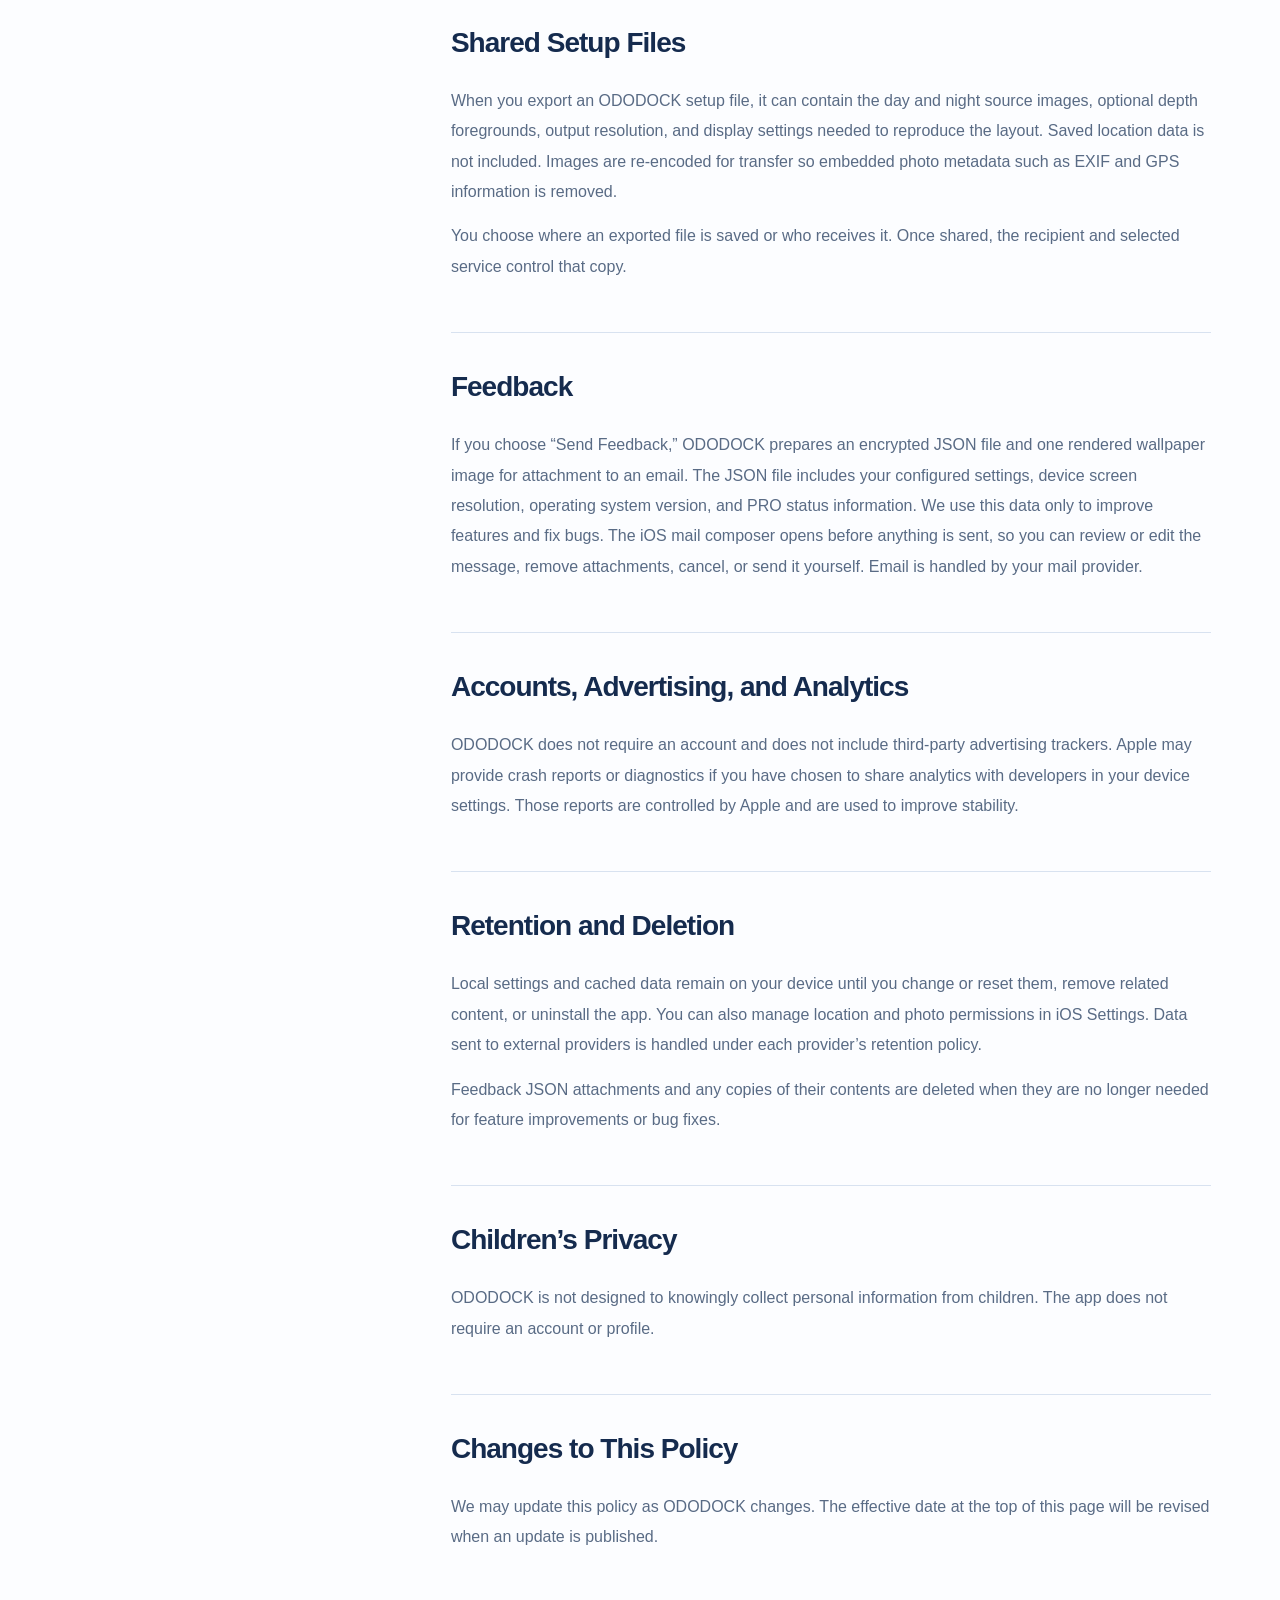
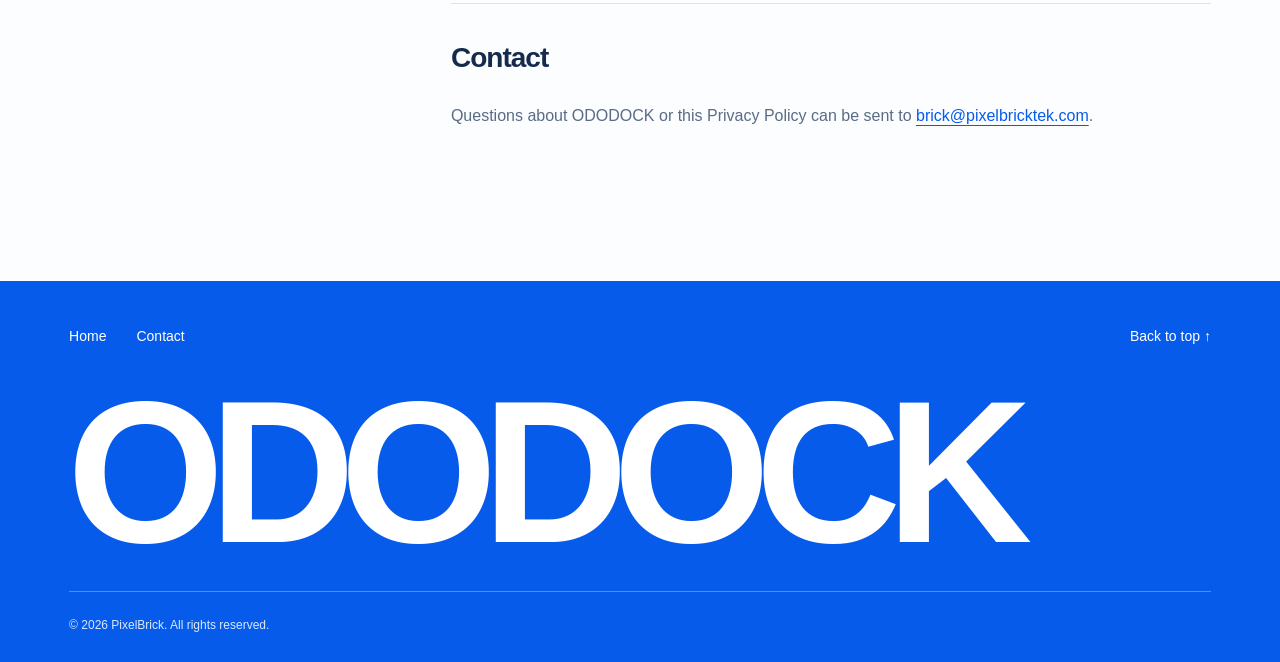
==== commit 9aaff7f1: "Add files via upload" ====
--- a/privacy.html
+++ b/privacy.html
@@ -3,18 +3,18 @@
   <head>
     <meta charset="utf-8" />
     <meta name="viewport" content="width=device-width, initial-scale=1" />
-    <meta name="theme-color" content="#f5f5f1" />
+    <meta name="theme-color" content="#075bea" />
     <meta name="description" content="Privacy Policy for ODODOCK." />
     <title>Privacy Policy — ODODOCK</title>
     <link rel="icon" href="favicon.svg" type="image/svg+xml" />
     <link rel="apple-touch-icon" href="icon.png" />
-    <link rel="stylesheet" href="styles.css?v=11" />
-    <script src="site.js?v=8" defer=""></script>
+    <link rel="stylesheet" href="styles.css?v=14" />
+    <script src="site.js?v=10" defer=""></script>
   </head>
   <body class="policy-body">
     <a class="skip-link" href="#main">Skip to content</a>
     <header class="site-header" data-header="">
-      <a class="brand" href="index.html" aria-label="ODODOCK home">ODODOCK</a>
+      <a class="brand" href="index.html" aria-label="ODODOCK home"><img src="assets/app-icon.webp" width="40" height="40" alt="" />ODODOCK</a>
       <nav class="desktop-nav" aria-label="Main navigation">
         <a href="index.html#collection">Collection</a
         ><a href="index.html#features">The details</a
@@ -52,7 +52,7 @@
     <main id="main" class="policy-page">
       <section class="policy-hero">
         <h1>Privacy Policy</h1>
-        <p>Effective September 3, 2026</p>
+        <p>Effective September 11, 2026</p>
       </section>
       <div class="policy-layout">
         <article class="policy-card">
@@ -61,8 +61,9 @@
             <h3>Location</h3>
             <p>
               With your permission, ODODOCK uses your device location while the
-              app is in use to request local weather, a general place name, the
-              default Trends country, and a map snapshot. The app may keep the
+              app is in use to provide local weather, air quality information, a
+              general place name, the default Trends country, and a map snapshot.
+              The app may keep the
               last successful location locally so a Shortcut can continue to
               render the most recent setup when a fresh location is unavailable.
             </p>
@@ -85,6 +86,16 @@
               ODODOCK uses Apple Weather through WeatherKit. The coordinates
               needed for the forecast are sent to Apple when weather data is
               requested.
+            </p>
+
+            <h3>Air quality</h3>
+            <p>
+              When air quality information is displayed, PM2.5 and PM10 estimates
+              are based on data from the
+              <a
+                href="https://ads.atmosphere.copernicus.eu/datasets/cams-global-atmospheric-composition-forecasts"
+                >Copernicus Atmosphere Monitoring Service (CAMS)</a
+              >. Location coordinates are used to select data for your area.
             </p>
 
             <h3>Trends and maps</h3>
@@ -128,11 +139,14 @@
           <section>
             <h2>Feedback</h2>
             <p>
-              If you choose “Send Feedback,” ODODOCK prepares a settings summary
-              in JSON format and one rendered wallpaper image for attachment to
-              an email. The iOS mail composer opens before anything is sent, so
-              you can review, edit, cancel, or send the message yourself. Email
-              is handled by your mail provider.
+              If you choose “Send Feedback,” ODODOCK prepares an encrypted JSON
+              file and one rendered wallpaper image for attachment to an email.
+              The JSON file includes your configured settings, device screen
+              resolution, operating system version, and PRO status information.
+              We use this data only to improve features and fix bugs.
+              The iOS mail composer opens before anything is sent, so
+              you can review or edit the message, remove attachments, cancel, or
+              send it yourself. Email is handled by your mail provider.
             </p>
           </section>
 
@@ -155,6 +169,11 @@
               app. You can also manage location and photo permissions in iOS
               Settings. Data sent to external providers is handled under each
               provider’s retention policy.
+            </p>
+            <p>
+              Feedback JSON attachments and any copies of their contents are
+              deleted when they are no longer needed for feature improvements
+              or bug fixes.
             </p>
           </section>
 
--- a/styles.css
+++ b/styles.css
@@ -1,1371 +1,272 @@
 @charset "UTF-8";
 :root {
-  --paper: #f5f5f1;
-  --ink: #20231f;
-  --muted: #64685e;
-  --line: #d4d7ce;
-  --serif: Georgia, "Times New Roman", serif;
-  --sans: Arial, Helvetica, sans-serif;
-  --gutter: clamp(24px, 5vw, 88px);
-  --ease: cubic-bezier(0.22, 1, 0.36, 1);
-}
-* {
-  box-sizing: border-box;
-}
-html {
-  scroll-behavior: smooth;
-  scroll-padding-top: 90px;
-}
-body {
-  margin: 0;
-  color: var(--ink);
-  background: var(--paper);
-  font-family: var(--sans);
-  font-size: 16px;
-  line-height: 1.5;
-  -webkit-font-smoothing: antialiased;
-}
-button,
-a {
-  -webkit-tap-highlight-color: transparent;
-}
-a {
-  color: inherit;
-  text-decoration: none;
-}
-button {
-  font: inherit;
-  cursor: pointer;
-}
-img {
-  display: block;
-  max-width: 100%;
-  height: auto;
-}
-figure,
-p,
-h1,
-h2,
-h3 {
-  margin: 0;
-}
-button:focus-visible,
-a:focus-visible,
-summary:focus-visible {
-  outline: 2px solid currentColor;
-  outline-offset: 6px;
-}
-button {
-  color: inherit;
-}
-::selection {
-  background: #d9e1c8;
-  color: #162218;
-}
-[hidden] {
-  display: none !important;
-}
-em,
-i {
-  font-style: normal;
-  font-family: var(--serif);
-  font-weight: 400;
-}
-h1,
-h2 {
-  font-weight: 400;
-  letter-spacing: -0.055em;
-  line-height: 1.01;
-}
-.eyebrow {
-  font-size: 12px;
-  letter-spacing: 0.12em;
-  text-transform: uppercase;
-  line-height: 1.6;
-}
-.skip-link {
-  position: fixed;
-  left: 20px;
-  top: -100px;
-  padding: 12px 20px;
-  background: white;
-  color: #111;
-  z-index: 100;
-}
-.skip-link:focus {
-  top: 20px;
-}
-.site-header {
-  position: absolute;
-  top: 0;
-  left: 0;
-  z-index: 30;
-  width: 100%;
-  display: flex;
-  justify-content: space-between;
-  align-items: center;
-  gap: 24px;
-  padding: 24px var(--gutter);
-  color: #fff;
-  border-bottom: 1px solid #ffffff40;
-}
-.brand {
-  font-size: 32px;
-  line-height: 1;
-  font-weight: 700;
-  letter-spacing: -0.065em;
-  white-space: nowrap;
-}
-.desktop-nav {
-  display: flex;
-  gap: 32px;
-  font-size: 14px;
-}
-.desktop-nav a {
-  position: relative;
-  padding: 8px 0;
-}
-.desktop-nav a:after {
-  content: "";
-  position: absolute;
-  bottom: 2px;
-  left: 0;
-  width: 100%;
-  height: 1px;
-  background: currentColor;
-  transform: scaleX(0);
-  transform-origin: left;
-  transition: transform 0.3s;
-}
-.desktop-nav a:hover:after {
-  transform: scaleX(1);
-}
-.nav-cta {
-  display: inline-flex;
-  align-items: center;
-  min-height: 44px;
-  padding: 11px 0;
-  white-space: nowrap;
-  flex-shrink: 0;
-  font-size: 14px;
-  transition: opacity 0.25s;
-}
-.nav-cta:hover {
-  opacity: 0.7;
-}
-.menu-toggle {
-  display: none;
-  background: none;
-  border: 0;
-  width: 44px;
-  height: 44px;
-  padding: 10px;
-}
-.menu-toggle span {
-  display: block;
-  width: 24px;
-  height: 1px;
-  background: currentColor;
-  margin: 6px 0;
-  transition: transform 0.25s;
-}
-.menu-toggle[aria-expanded="true"] span:first-child {
-  transform: translateY(3.5px) rotate(45deg);
-}
-.menu-toggle[aria-expanded="true"] span:last-child {
-  transform: translateY(-3.5px) rotate(-45deg);
-}
-.mobile-nav {
-  position: absolute;
-  top: 100%;
-  left: 0;
-  width: 100%;
-  padding: 20px var(--gutter) 32px;
-  background: #19261f;
-  display: grid;
-  gap: 8px;
-}
-.mobile-nav a {
-  font-size: 24px;
-  padding: 8px 0;
-}
-.hero {
-  position: relative;
-  isolation: isolate;
-  min-height: 800px;
-  min-height: max(780px, 100svh);
-  background: #26352a;
-  color: #fff;
-  overflow: hidden;
-}
-.hero-film,
-.hero-film video,
-.hero-shade {
-  position: absolute;
-  inset: 0;
-  width: 100%;
-  height: 100%;
-}
-.hero-film {
-  z-index: -2;
-}
-.hero-film video {
-  object-fit: cover;
-  object-position: 50% 54%;
-}
-.hero-shade {
-  z-index: -1;
-  background:
-    linear-gradient(90deg, rgba(13, 28, 18, 0.51), rgba(17, 31, 23, 0.12) 90%),
-    linear-gradient(
-      0deg,
-      rgba(9, 19, 12, 0.48),
-      transparent 50%,
-      rgba(10, 22, 15, 0.28)
-    );
-}
-.hero-composition {
-  display: grid;
-  grid-template-columns: minmax(0, 1fr) minmax(0, 0.66fr);
-  align-items: center;
-  gap: clamp(32px, 4vw, 64px);
-  width: min(1180px, calc(100% - var(--gutter) * 2));
-  min-height: inherit;
-  margin: 0 auto;
-  padding: 132px 0 112px;
-}
-.hero-content {
-  min-width: 0;
-}
-.hero-eyebrow {
-  margin-bottom: 40px;
-}
-.hero h1 {
-  font-size: clamp(70px, 8.6vw, 128px);
-  line-height: 1.02;
-  letter-spacing: -0.065em;
-}
-.hero h1 span {
-  letter-spacing: -0.055em;
-}
-.hero-bottom-copy {
-  margin-top: 42px;
-  display: flex;
-  align-items: flex-end;
-  gap: clamp(24px, 5vw, 88px);
-}
-.hero-bottom-copy p {
-  font-size: 16px;
-  line-height: 1.65;
-  color: #ffffffe3;
-}
-.text-link {
-  display: inline-flex;
-  align-items: center;
-  justify-content: space-between;
-  gap: 32px;
-  padding: 10px 0;
-  border-bottom: 1px solid currentColor;
-  font-size: 14px;
-}
-.text-link span {
-  transition: transform 0.25s;
-}
-.text-link:hover span {
-  transform: translateY(3px);
-}
-.hero-art {
-  position: relative;
-  justify-self: start;
-  width: min(100%, clamp(280px, 25vw, 350px));
-  transform: none;
-  animation: art-enter 1.5s var(--ease) both;
-}
-.hero-art img {
-  width: 100%;
-  box-shadow: 0 18px 70px #06130845;
-}
-.hero-art figcaption {
-  display: flex;
-  justify-content: space-between;
-  margin-top: 13px;
-  font-size: 12px;
-  color: #fff;
-}
-.hero-bottom {
-  position: absolute;
-  bottom: 0;
-  left: var(--gutter);
-  right: var(--gutter);
-  padding: 22px 0;
-  display: flex;
-  align-items: center;
-  justify-content: flex-end;
-  gap: 20px;
-  font-size: 12px;
-}
-.scroll-cue {
-  display: flex;
-  gap: 32px;
-}
-.film-toggle {
-  display: inline-flex;
-  align-items: center;
-  gap: 9px;
-  background: none;
-  border: 0;
-  padding: 10px;
-  line-height: 1;
-  font-size: 12px;
-}
-.film-toggle [data-film-symbol] {
-  font-size: 16px;
-}
-.hero-content {
-  animation: copy-enter 1s var(--ease) both;
-}
-@keyframes copy-enter {
-  from {
-    opacity: 0;
-    transform: translateY(20px);
-  }
-  to {
-    opacity: 1;
-    transform: none;
-  }
-}
-@keyframes art-enter {
-  from {
-    opacity: 0;
-    transform: translateY(24px);
-  }
-  to {
-    opacity: 1;
-    transform: translateY(0);
-  }
-}
-.section-pad {
-  padding: 110px var(--gutter);
-}
-.section-top {
-  display: flex;
-  align-items: flex-start;
-  justify-content: space-between;
-  gap: 40px;
-  margin-bottom: 65px;
-}
-.section-aside {
-  max-width: 270px;
-  font-size: 14px;
-  color: var(--muted);
-}
-.collection h2 {
-  font-size: clamp(56px, 6.9vw, 115px);
-  max-width: 1320px;
-  margin: 0 auto 64px;
-}
-.print-grid {
-  display: grid;
-  grid-template-columns: repeat(3, minmax(0, 1fr));
-  gap: clamp(20px, 2.5vw, 40px);
-  max-width: 1320px;
-  margin: 0 auto;
-  align-items: start;
-}
-.art-print {
-  width: 100%;
-  margin: 0;
-}
-.art-print img {
-  width: 100%;
-  background: #dfe3df;
-}
-.art-print figcaption {
-  display: flex;
-  justify-content: space-between;
-  gap: 15px;
-  padding-top: 17px;
-  font-size: 12px;
-  line-height: 1.5;
-}
-.art-print figcaption span:last-child {
-  color: var(--muted);
-  text-align: right;
-  max-width: 110px;
-}
-.collection-note {
-  font-family: var(--serif);
-  font-style: normal;
-  font-size: clamp(24px, 2.7vw, 42px);
-  text-align: center;
-  margin: 88px 0 15px;
-  letter-spacing: -0.03em;
-}
-.site-footer {
-  padding: 40px var(--gutter) 25px;
-  background: #20291f;
-  color: var(--paper);
-  overflow: hidden;
-}
-.footer-top,
-.footer-bottom {
-  display: flex;
-  justify-content: space-between;
-  gap: 20px;
-}
-.footer-top {
-  font-size: 14px;
-}
-.footer-top a:hover {
-  text-decoration: underline;
-  text-underline-offset: 6px;
-}
-.footer-wordmark {
-  font-size: clamp(45px, 18.7vw, 335px);
-  font-weight: 700;
-  letter-spacing: -0.075em;
-  line-height: 1.15;
-  margin: 45px 0 35px;
-  white-space: nowrap;
-}
-.footer-bottom {
-  border-top: 1px solid #ffffff40;
-  padding-top: 22px;
-  font-size: 12px;
-  color: #d0d5ca;
-}
-@media (max-width: 1000px) {
-  .desktop-nav {
-    gap: 20px;
-  }
-  .hero {
-    min-height: 760px;
-  }
-  .hero h1 {
-    font-size: 9vw;
-  }
-  .hero-bottom-copy {
-    display: block;
-  }
-  .hero-bottom-copy .text-link {
-    margin-top: 20px;
-  }
-  .print-grid {
-    gap: 3vw;
-  }
-  .art-print figcaption {
-    display: block;
-  }
-  .art-print figcaption span {
-    display: block;
-  }
-  .art-print figcaption span:last-child {
-    text-align: left;
-    max-width: none;
-    margin-top: 5px;
-  }
-  .section-pad {
-    padding-top: 85px;
-    padding-bottom: 85px;
-  }
+  --blue: #075bea; --blue-deep: #0345bc; --ink: #152b4e; --muted: #596b85;
+  --paper: #fcfdff; --sky: #edf4ff; --line: #d8e2f0;
+  --sans: "Helvetica Neue", Arial, sans-serif;
+  --gutter: clamp(22px, 5.4vw, 104px);
+  --edge: max(var(--gutter), calc((100vw - 1496px) / 2));
+  --ease: cubic-bezier(.22, 1, .36, 1);
+}
+* { box-sizing: border-box; }
+html { scroll-behavior: smooth; scroll-padding-top: 110px; }
+body { margin: 0; color: var(--ink); background: var(--paper); font: 16px/1.6 var(--sans); -webkit-font-smoothing: antialiased; }
+a { color: inherit; text-decoration: none; }
+button { font: inherit; color: inherit; cursor: pointer; }
+a, button, summary { -webkit-tap-highlight-color: transparent; }
+img { display: block; max-width: 100%; height: auto; }
+figure, p, h1, h2, h3 { margin: 0; }
+button:focus-visible, a:focus-visible, summary:focus-visible, [tabindex]:focus-visible { outline: 3px solid #79aaff; outline-offset: 6px; }
+::selection { background: #c9ddff; color: #07367c; }
+[hidden] { display: none !important; }
+h1, h2 { font-weight: 600; letter-spacing: -.06em; line-height: 1.03; }
+h2 { font-size: clamp(44px, 4.65vw, 76px); }
+h2 span { color: var(--blue); }
+.section-pad { padding: 110px var(--edge); }
+.skip-link { position: fixed; z-index: 100; top: -100px; left: 20px; padding: 12px 20px; background: var(--blue); color: white; }
+.skip-link:focus { top: 16px; }
+
+/* Navigation sits outside the photographs. */
+.site-header { position: sticky; z-index: 30; top: 0; display: flex; align-items: center; justify-content: space-between; gap: 28px; height: 96px; padding: 0 var(--edge); background: #fcfdfff5; border-bottom: 1px solid var(--line); backdrop-filter: blur(16px); }
+.brand { display: inline-flex; align-items: center; gap: 12px; font-size: 25px; font-weight: 750; line-height: 1; letter-spacing: -.055em; color: var(--blue); }
+.brand img { width: 40px; height: 40px; border-radius: 11px; }
+.desktop-nav { display: flex; align-items: center; gap: 34px; font-size: 14px; }
+.desktop-nav a { position: relative; padding: 12px 0; }
+.desktop-nav a::after { content: ""; position: absolute; bottom: 5px; left: 0; width: 100%; height: 2px; background: var(--blue); transform: scaleX(0); transform-origin: left; transition: transform .2s var(--ease); }
+.desktop-nav a:hover::after { transform: scaleX(1); }
+.nav-cta { display: inline-flex; align-items: center; justify-content: center; min-height: 44px; padding: 10px 24px; border: 1px solid var(--blue); border-radius: 7px; color: var(--blue); font-size: 14px; font-weight: 600; white-space: nowrap; transition: background .2s, color .2s; }
+.nav-cta:hover { background: var(--blue); color: white; }
+.menu-toggle { display: none; width: 44px; height: 44px; border: 0; background: none; padding: 10px; }
+.menu-toggle span { display: block; width: 24px; height: 2px; margin: 5px 0; background: var(--blue); transition: transform .2s; }
+.menu-toggle[aria-expanded="true"] span:first-child { transform: translateY(3.5px) rotate(45deg); }
+.menu-toggle[aria-expanded="true"] span:last-child { transform: translateY(-3.5px) rotate(-45deg); }
+.mobile-nav { position: absolute; top: 100%; left: 0; right: 0; padding: 20px var(--gutter) 28px; display: grid; background: var(--paper); box-shadow: 0 15px 22px #122b4e12; border-bottom: 1px solid var(--line); }
+.mobile-nav a { padding: 12px 0; color: var(--blue); border-bottom: 1px solid var(--line); font-size: 22px; }
+
+/* Two complete compositions on the icon's blue field. */
+.hero { position: relative; isolation: isolate; overflow: hidden; background: var(--paper); }
+.hero-film { position: absolute; z-index: -2; inset: 0 0 0 51%; overflow: hidden; background: var(--blue); }
+.hero-film video { width: 100%; height: 100%; object-fit: cover; opacity: .16; filter: grayscale(1) contrast(.8); mix-blend-mode: luminosity; }
+.hero-shade { position: absolute; z-index: -1; width: clamp(100px, 11vw, 180px); height: clamp(100px, 11vw, 180px); top: 46px; right: 5.8%; border-radius: 50%; background: #ffe398; }
+.hero-composition { display: grid; grid-template-columns: 1fr 1fr; align-items: center; gap: clamp(40px, 4vw, 76px); padding: 46px var(--edge) 60px; margin: auto; }
+.hero-content { position: relative; z-index: 2; padding-bottom: 8px; }
+.hero h1 { font-size: clamp(68px, 6.4vw, 120px); line-height: .99; letter-spacing: -.065em; font-weight: 600; }
+.hero h1 span { color: var(--blue); }
+.hero-bottom-copy { margin-top: 46px; }
+.hero-bottom-copy p { font-size: clamp(17px, 1.32vw, 22px); line-height: 1.65; color: var(--muted); }
+.text-link { display: inline-flex; align-items: center; gap: 28px; font-size: 15px; font-weight: 600; border-bottom: 1px solid currentColor; padding-bottom: 8px; color: var(--blue); }
+.hero .text-link { margin-top: 30px; }
+.text-link span { font-size: 20px; transition: transform .2s; }
+.text-link:hover span { transform: translateY(3px); }
+.hero-visual { position: relative; display: grid; width: min(100%, 520px); justify-self: center; grid-template-columns: .77fr 1fr; align-items: center; gap: clamp(16px, 1.7vw, 28px); padding: 22px 0 10px; }
+.hero-visual::after { content: ""; position: absolute; z-index: -1; left: -5%; right: -5%; bottom: -5%; height: 15%; border: 1px solid #ffffff70; border-radius: 50%; }
+.hero-companion { align-self: end; margin-bottom: 34px; }
+.hero-companion img, .hero-art .art-open { border: 5px solid #f7faff; border-radius: 28px; box-shadow: 0 18px 36px #03226630; }
+.hero-art { position: relative; margin: 0; }
+.hero-art img { width: 100%; border-radius: 22px; }
+.hero-bottom { position: absolute; bottom: 16px; right: var(--edge); }
+.film-toggle { display: flex; align-items: center; gap: 9px; border: 0; background: transparent; padding: 8px 0 8px 16px; color: white; font-size: 12px; }
+.film-toggle > span:first-child { width: 21px; height: 21px; display: grid; place-items: center; border: 1px solid #ffffff80; border-radius: 50%; font-size: 9px; }
+
+/* Evenly spaced, full-height images; the small-screen rail keeps them readable. */
+.collection { display: grid; grid-template-columns: 1fr 300px; gap: 56px 60px; }
+.collection h2 { grid-column: 1; }
+.collection-note { grid-column: 2; grid-row: 1; align-self: end; max-width: 230px; padding: 0 0 4px 22px; border-left: 2px solid var(--blue); color: var(--muted); font-size: 17px; line-height: 1.65; }
+.print-grid { grid-column: 1 / -1; display: grid; grid-template-columns: repeat(3, minmax(0, 1fr)); align-items: start; gap: clamp(24px, 3.8vw, 64px); padding: 42px clamp(18px, 3vw, 48px); background: var(--sky); border-top: 1px solid var(--line); border-bottom: 1px solid var(--line); }
+.art-print { min-width: 0; }
+.art-open { position: relative; display: block; width: 100%; padding: 0; border: 0; border-radius: 24px; background: transparent; cursor: zoom-in; transition: box-shadow .25s, transform .25s var(--ease); }
+.art-open img { width: 100%; height: auto; border-radius: inherit; }
+.art-print .art-open { border: 5px solid white; border-radius: 28px; box-shadow: 0 8px 24px #102b5212; }
+.art-open::after { content: ""; position: absolute; width: 14px; height: 14px; right: 15px; bottom: 15px; border: 1.5px solid white; border-radius: 3px; opacity: 0; box-shadow: 0 0 0 6px #071b4590; background: linear-gradient(90deg, transparent 45%, white 45% 55%, transparent 55%) center / 8px 8px no-repeat, linear-gradient(transparent 45%, white 45% 55%, transparent 55%) center / 8px 8px no-repeat; transition: opacity .2s; }
+.art-open:hover::after, .art-open:focus-visible::after { opacity: 1; }
+@media (hover: hover) { .art-print .art-open:hover { transform: translateY(-5px); box-shadow: 0 16px 32px #102b5224; } }
+
+.weather-study { position: relative; display: grid; grid-template-columns: 1fr 1fr; align-items: center; gap: 9vw; background: var(--blue); color: white; }
+.study-atmosphere { display: none; }
+.study-copy h2 { font-size: clamp(48px, 5vw, 82px); }
+.study-copy h2 span { color: #b9d7ff; }
+.study-description { max-width: 410px; margin-top: 32px; font-size: 17px; line-height: 1.8; color: #e3edff; }
+.weather-tabs { display: grid; grid-template-columns: repeat(2, 1fr); gap: 0 24px; max-width: 390px; margin-top: 38px; border-top: 1px solid #ffffff50; }
+.weather-tabs button { display: flex; align-items: center; justify-content: space-between; padding: 18px 3px; border: 0; border-bottom: 1px solid #ffffff50; background: none; color: #e4efff; text-align: left; font-size: 16px; }
+.weather-tabs button::after { content: ""; width: 8px; height: 8px; border: 1px solid currentColor; border-radius: 50%; }
+.weather-tabs button[aria-selected="true"] { color: white; font-weight: 700; border-bottom-color: white; }
+.weather-tabs button[aria-selected="true"]::after { background: #ffe398; border-color: #ffe398; box-shadow: 0 0 0 4px #ffffff20; }
+.weather-tabs button:hover { color: white; }
+.study-stage { width: min(100%, 360px); justify-self: center; }
+.weather-panel { margin: 0; animation: reveal .32s var(--ease); }
+.weather-panel .art-open { border: 6px solid #ffffffef; border-radius: 29px; box-shadow: 0 25px 60px #00308165; }
+@keyframes reveal { from { opacity: .4; transform: translateY(7px); } to { opacity: 1; transform: translateY(0); } }
+
+.details-layout { display: grid; grid-template-columns: 1fr 1.12fr; gap: clamp(64px, 10vw, 180px); align-items: center; }
+.detail-photo { width: min(100%, 365px); justify-self: center; padding: 0; }
+.detail-photo .art-open { border: 6px solid #e8eef8; border-radius: 30px; box-shadow: 0 16px 36px #122b4e14; }
+.details-copy h2 { font-size: clamp(46px, 4.4vw, 70px); }
+.detail-list { margin-top: 40px; border-top: 1px solid var(--line); }
+.detail-list details { border-bottom: 1px solid var(--line); }
+.detail-list summary { display: flex; justify-content: space-between; align-items: center; gap: 22px; padding: 23px 0; list-style: none; cursor: pointer; font-size: 17px; font-weight: 600; line-height: 1.45; }
+.detail-list summary::-webkit-details-marker { display: none; }
+.detail-list summary:hover, .detail-list details[open] summary { color: var(--blue); }
+.detail-plus { position: relative; display: block; flex: 0 0 24px; height: 24px; }
+.detail-plus::before, .detail-plus::after { content: ""; position: absolute; background: currentColor; width: 12px; height: 1.5px; top: 11px; left: 6px; }
+.detail-plus::after { transform: rotate(90deg); transition: transform .2s; }
+details[open] .detail-plus::after { transform: rotate(0); }
+.detail-list details p { padding: 0 32px 26px 0; color: var(--muted); font-size: 16px; line-height: 1.85; }
+
+.how-section { background: var(--sky); border-top: 1px solid var(--line); }
+.section-top { margin-bottom: 32px; }
+.app-icon { width: 68px; height: 68px; border-radius: 17px; box-shadow: 0 6px 14px #0542b21f; }
+.how-heading { display: flex; justify-content: space-between; align-items: flex-end; gap: 44px; }
+.how-heading h2 { font-size: clamp(44px, 4.2vw, 70px); }
+.dark-button { display: inline-flex; flex-shrink: 0; align-items: center; justify-content: center; min-height: 56px; padding: 16px 28px; border-radius: 7px; background: var(--blue); color: white; font-size: 15px; font-weight: 600; transition: background .2s, transform .2s; }
+.dark-button:hover { background: var(--blue-deep); transform: translateY(-2px); }
+.steps { display: grid; grid-template-columns: repeat(3, minmax(0, 1fr)); gap: 0; margin-top: 66px; border-top: 1px solid #b5cbea; }
+.steps article { padding: 32px 32px 0 0; }
+.steps article + article { padding-left: 32px; border-left: 1px solid #b5cbea; }
+.step-number { display: block; font-size: 36px; font-weight: 400; letter-spacing: -.07em; color: var(--blue); line-height: 1; }
+.steps h3 { margin: 28px 0 12px; font-size: 20px; line-height: 1.35; letter-spacing: -.025em; font-weight: 600; }
+.steps p { max-width: 320px; font-size: 16px; line-height: 1.75; color: var(--muted); }
+.privacy-note { display: flex; justify-content: space-between; align-items: center; gap: 30px; margin-top: 74px; padding-top: 32px; border-top: 1px solid #b5cbea; }
+.privacy-note > p { font-size: 24px; letter-spacing: -.035em; }
+.privacy-note .text-link { font-size: 14px; }
+.site-footer { padding: 44px var(--edge) 26px; background: var(--blue); color: white; overflow: hidden; }
+.footer-top { display: flex; gap: 30px; font-size: 14px; }
+.footer-top a:last-child { margin-left: auto; }
+.footer-top a:hover { text-decoration: underline; text-underline-offset: 5px; }
+.footer-wordmark { margin: 44px 0 38px; font-size: clamp(58px, 15.8vw, 278px); line-height: .8; font-weight: 750; letter-spacing: -.075em; margin-left: -.01em; }
+.footer-bottom { padding-top: 24px; border-top: 1px solid #ffffff4d; color: #d9e8ff; font-size: 12px; }
+
+/* Entire-composition viewing, with a separate readable zoom. */
+.art-viewer { position: fixed; inset: 0; width: 100%; max-width: none; height: 100dvh; max-height: none; margin: 0; padding: 14px 32px 22px; border: 0; background: #071a33f7; color: white; overflow: hidden; }
+.art-viewer[open] { display: flex; flex-direction: column; gap: 12px; }
+.art-viewer::backdrop { background: #071a33; }
+.viewer-toolbar { display: flex; justify-content: flex-end; flex: 0 0 auto; }
+.viewer-toolbar button, .viewer-controls button { display: inline-flex; align-items: center; justify-content: center; gap: 14px; min-height: 44px; padding: 8px 14px; border: 1px solid transparent; border-radius: 5px; background: none; color: white; font-size: 14px; }
+.viewer-toolbar button span { font-size: 28px; line-height: 1; }
+.viewer-toolbar button:hover, .viewer-controls button:hover { border-color: #ffffff55; }
+.art-viewer figure { display: flex; flex: 1 1 auto; align-items: center; justify-content: center; min-height: 0; margin: 0; overflow: auto; overscroll-behavior: contain; }
+.art-viewer figure img { flex: 0 0 auto; height: 100%; width: auto; max-width: 100%; max-height: 100%; object-fit: contain; border-radius: 16px; cursor: zoom-in; }
+.art-viewer.is-zoomed figure { display: block; text-align: center; }
+.art-viewer.is-zoomed figure img { display: block; width: clamp(640px, 65vw, 900px); height: auto; max-width: none; max-height: none; margin: 0 auto; cursor: zoom-out; }
+.viewer-controls { display: flex; justify-content: space-between; align-items: center; gap: 20px; width: min(100%, 560px); margin: 0 auto; flex: 0 0 auto; font-size: 12px; color: #bdcee6; }
+.viewer-thumbs { display: flex; flex: 0 0 auto; gap: 8px; width: max-content; max-width: 100%; padding: 3px; margin: 0 auto; overflow-x: auto; scrollbar-width: thin; }
+.viewer-thumbs button { flex: 0 0 34px; width: 34px; padding: 2px; border: 1px solid transparent; border-radius: 5px; background: none; opacity: .5; }
+.viewer-thumbs img { width: 100%; border-radius: 3px; }
+.viewer-thumbs button[aria-current="true"] { opacity: 1; border-color: #a9caff; }
+.viewer-thumbs button:hover { opacity: 1; }
+.viewer-open { overflow: hidden; }
+
+.policy-page { max-width: 1340px; margin: 0 auto; padding: 78px var(--gutter) 100px; }
+.policy-hero { display: flex; align-items: flex-end; justify-content: space-between; gap: 40px; padding: 20px 0 56px; border-bottom: 2px solid var(--blue); }
+.policy-hero h1 { font-size: clamp(50px, 6vw, 88px); color: var(--blue); }
+.policy-hero p { flex-shrink: 0; font-size: 13px; color: var(--muted); }
+.policy-card { max-width: 760px; margin-left: auto; padding-top: 12px; }
+.policy-card section { padding: 36px 0; border-bottom: 1px solid var(--line); }
+.policy-card section:last-child { border: 0; }
+.policy-card h2 { margin-bottom: 26px; font-size: 28px; letter-spacing: -.035em; line-height: 1.25; }
+.policy-card h3 { margin: 28px 0 14px; color: var(--blue); font-size: 18px; font-weight: 600; }
+.policy-card p { margin: 14px 0; color: var(--muted); font-size: 16px; line-height: 1.9; }
+.policy-card a { color: var(--blue); text-decoration: underline; text-underline-offset: 4px; overflow-wrap: anywhere; }
+
+@media (max-width: 1100px) {
+  .site-header { height: 84px; gap: 20px; }
+  .desktop-nav { gap: 22px; font-size: 13px; }
+  .hero-composition { gap: 40px; padding-top: 58px; padding-bottom: 70px; }
+  .hero h1 { font-size: clamp(57px, 6.5vw, 72px); }
+  .hero-visual { grid-template-columns: .68fr 1fr; gap: 14px; }
+  .hero-companion img, .hero-art .art-open { border-width: 4px; border-radius: 19px; }
+  .hero-art img { border-radius: 15px; }
+  .hero-bottom-copy { margin-top: 30px; }
+  .section-pad { padding-top: 80px; padding-bottom: 80px; }
+  .collection { gap: 40px; grid-template-columns: 1fr 230px; }
+  .print-grid { gap: 24px; padding: 30px 24px; }
+  .art-print .art-open { border-width: 4px; border-radius: 21px; }
+  .weather-study { gap: 70px; }
+  .study-stage { max-width: 315px; }
+  .details-layout { gap: 60px; }
+  .details-copy h2 { font-size: 48px; }
+  .detail-list summary { font-size: 16px; padding: 20px 0; }
+  .how-heading { display: block; }
+  .dark-button { margin-top: 30px; }
+  .steps article { padding-right: 22px; }
+  .steps article + article { padding-left: 22px; }
 }
 @media (max-width: 760px) {
-  .site-header {
-    padding-top: 18px;
-    padding-bottom: 18px;
-    gap: 16px;
-  }
-  .brand {
-    font-size: 29px;
-  }
-  .desktop-nav {
-    display: none;
-  }
-  .nav-cta {
-    margin-left: auto;
-    font-size: 12px;
-  }
-  .menu-toggle {
-    display: block;
-  }
-  .hero {
-    min-height: 900px;
-    min-height: max(880px, 100svh);
-  }
-  .hero-composition {
-    grid-template-columns: minmax(0, 0.85fr) minmax(0, 1.15fr);
-    column-gap: 20px;
-    row-gap: 0;
-    align-content: center;
-    padding: 148px 0 105px;
-  }
-  .hero-content {
-    display: contents;
-  }
-  .hero h1 {
-    grid-column: 1 / -1;
-    font-size: clamp(62px, 11.8vw, 88px);
-  }
-  .hero-eyebrow {
-    grid-column: 1 / -1;
-    font-size: 11px;
-    letter-spacing: 0.08em;
-    margin-bottom: 30px;
-  }
-  .hero-bottom-copy {
-    grid-column: 1;
-    grid-row: 2;
-    align-self: start;
-    margin-top: 46px;
-    max-width: none;
-  }
-  .hero-bottom-copy p {
-    font-size: 14px;
-  }
-  .hero-bottom-copy .text-link {
-    margin-top: 14px;
-    gap: 14px;
-    font-size: 14px;
-  }
-  .hero-art {
-    grid-column: 2;
-    grid-row: 2;
-    align-self: start;
-    width: 100%;
-    max-width: 290px;
-    margin-top: 40px;
-  }
-  .hero-art figcaption {
-    font-size: 11px;
-    gap: 5px;
-  }
-  .hero-art figcaption span:last-child {
-    display: none;
-  }
-  .hero-bottom {
-    font-size: 11px;
-    gap: 10px;
-  }
-  .hero-bottom > span {
-    max-width: 90px;
-  }
-  .scroll-cue {
-    gap: 10px;
-  }
-  .film-toggle {
-    font-size: 11px;
-    padding: 10px 0;
-  }
-  .section-top {
-    margin-bottom: 48px;
-    gap: 24px;
-  }
-  .section-aside {
-    max-width: 170px;
-    font-size: 12px;
-  }
-  .collection h2 {
-    font-size: clamp(47px, 8.8vw, 67px);
-    margin-bottom: 60px;
-  }
-  .section-pad {
-    padding-top: 70px;
-    padding-bottom: 70px;
-  }
-  .print-grid {
-    gap: 25px;
-  }
-  .art-print figcaption {
-    font-size: 11px;
-  }
-  .collection-note {
-    margin-top: 55px;
-  }
-  .footer-bottom {
-    font-size: 11px;
-  }
-  .footer-wordmark {
-    margin: 45px 0 30px;
-  }
-}
-@media (max-width: 650px) {
-  .print-grid {
-    grid-template-columns: 1fr;
-    gap: 40px;
-    max-width: 380px;
-  }
-  .art-print figcaption {
-    display: flex;
-    font-size: 12px;
-  }
-  .art-print figcaption span:last-child {
-    max-width: 110px;
-    text-align: right;
-    margin-top: 0;
-  }
-  .hero-bottom > span {
-    display: none;
-  }
-  .hero-bottom {
-    padding: 17px 0;
-  }
-  .footer-top {
-    font-size: 12px;
-  }
-  .footer-bottom {
-    display: block;
-  }
-  .footer-bottom span {
-    display: block;
-    margin-top: 5px;
-  }
+  html { scroll-padding-top: 90px; }
+  .site-header { height: 76px; gap: 12px; }
+  .brand { gap: 8px; font-size: 22px; margin-right: auto; }
+  .brand img { width: 33px; height: 33px; border-radius: 9px; }
+  .desktop-nav { display: none; }
+  .nav-cta { min-height: 40px; padding: 8px 13px; font-size: 12px; }
+  .menu-toggle { display: block; margin-right: -10px; }
+  .hero-film { inset: 49% 0 0; }
+  .hero-shade { top: 58%; right: 8%; width: 96px; height: 96px; }
+  .hero-composition { grid-template-columns: 1fr; gap: 38px; padding: 46px var(--gutter) 70px; }
+  .hero h1 { font-size: clamp(56px, 10.2vw, 76px); line-height: 1; }
+  .hero-bottom-copy { margin-top: 26px; }
+  .hero-bottom-copy p { font-size: 17px; }
+  .hero .text-link { margin-top: 20px; font-size: 14px; }
+  .hero-visual { width: min(100%, 520px); margin: 0 auto; grid-template-columns: .77fr 1fr; gap: 18px; padding: 0; }
+  .hero-companion { margin-bottom: 24px; }
+  .hero-visual::after { bottom: -5%; left: -2%; right: -2%; }
+  .hero-bottom { right: var(--gutter); bottom: 13px; }
+  .section-pad { padding: 66px var(--gutter); }
+  h2 { font-size: clamp(41px, 7.5vw, 57px); }
+  .collection { display: block; }
+  .collection-note { margin-top: 30px; max-width: 320px; font-size: 16px; }
+  .print-grid { grid-template-columns: repeat(3, min(74vw, 350px)); gap: 20px; margin: 32px calc(-1 * var(--gutter)) 0; padding: 24px var(--gutter); overflow-x: auto; scroll-snap-type: x mandatory; scroll-padding-inline: var(--gutter); scrollbar-width: thin; scrollbar-color: #8bb7f7 var(--sky); }
+  .art-print { scroll-snap-align: start; }
+  .art-print .art-open { border-radius: 25px; }
+  .art-open::after { opacity: 1; }
+  .weather-study { grid-template-columns: 1fr; gap: 40px; }
+  .study-copy h2 { font-size: clamp(47px, 8.5vw, 64px); }
+  .study-description { margin-top: 25px; max-width: 470px; font-size: 16px; }
+  .weather-tabs { max-width: none; margin-top: 28px; grid-template-columns: repeat(4, 1fr); gap: 16px; }
+  .weather-tabs button { font-size: 14px; padding: 18px 0; gap: 8px; }
+  .study-stage { width: min(86%, 345px); max-width: none; }
+  .details-layout { display: flex; flex-direction: column-reverse; gap: 42px; align-items: stretch; }
+  .details-copy h2 { font-size: clamp(44px, 8vw, 60px); }
+  .detail-list { margin-top: 30px; }
+  .detail-list details p { font-size: 15px; padding-right: 12px; }
+  .detail-photo { width: min(86%, 345px); margin: 0 auto; }
+  .how-heading h2 { font-size: clamp(38px, 7vw, 54px); }
+  .app-icon { width: 60px; height: 60px; border-radius: 15px; }
+  .steps { grid-template-columns: 1fr; margin-top: 44px; }
+  .steps article, .steps article + article { display: grid; grid-template-columns: 42px 1fr; gap: 8px 20px; border: 0; border-bottom: 1px solid #b5cbea; padding: 28px 0; }
+  .step-number { grid-row: 1 / 3; padding-top: 3px; font-size: 28px; }
+  .steps h3 { margin: 0; font-size: 19px; }
+  .steps p { grid-column: 2; max-width: none; font-size: 15px; }
+  .privacy-note { display: block; margin-top: 44px; padding-top: 0; border: 0; }
+  .privacy-note > p { font-size: 22px; margin-bottom: 18px; }
+  .site-footer { padding-top: 32px; }
+  .footer-top { gap: 22px; font-size: 12px; }
+  .footer-wordmark { font-size: 16.4vw; margin: 38px 0 30px; }
+  .footer-bottom { font-size: 11px; padding-top: 20px; }
+  .art-viewer { padding: 10px 16px 14px; gap: 8px; }
+  .viewer-controls { gap: 10px; }
+  .viewer-controls button { padding: 8px; gap: 8px; font-size: 13px; }
+  .viewer-thumbs { gap: 6px; }
+  .viewer-thumbs button { flex-basis: 30px; width: 30px; }
+  .policy-page { padding: 48px var(--gutter) 60px; }
+  .policy-hero { display: block; padding: 0 0 30px; }
+  .policy-hero h1 { font-size: 56px; }
+  .policy-hero p { margin-top: 22px; }
+  .policy-card h2 { font-size: 25px; }
+  .policy-card section { padding: 28px 0; }
+}
+@media (max-width: 380px) {
+  .site-header { gap: 8px; padding-inline: 18px; }
+  .brand { font-size: 19px; gap: 7px; }
+  .brand img { width: 30px; height: 30px; }
+  .nav-cta { padding: 7px 10px; }
+  .hero h1 { font-size: clamp(42px, 13.5vw, 50px); }
+  .hero-visual { gap: 13px; }
+  .hero-companion img, .hero-art .art-open { border-width: 3px; border-radius: 16px; }
+  .hero-art img { border-radius: 12px; }
+  .footer-top { gap: 16px; font-size: 11px; }
+  .weather-tabs { gap: 12px; }
+  .weather-tabs button { font-size: 13px; }
+  .policy-hero h1 { font-size: 48px; }
 }
 @media (prefers-reduced-motion: reduce) {
-  html {
-    scroll-behavior: auto;
-  }
-  *,
-  *:before,
-  *:after {
-    animation: none !important;
-    transition: none !important;
-  }
-}
-
-/* Weather study */
-.weather-study {
-  position: relative;
-  isolation: isolate;
-  overflow: hidden;
-  background: #172d4b;
-  color: #fff;
-  display: grid;
-  grid-template-columns: 1fr 1fr;
-  gap: 8vw;
-  align-items: center;
-  transition: background 0.8s;
-}
-.study-atmosphere {
-  position: absolute;
-  inset: 0;
-  z-index: -1;
-  overflow: hidden;
-  opacity: 0.2;
-  pointer-events: none;
-}
-.study-atmosphere img {
-  width: 100%;
-  height: 100%;
-  object-fit: cover;
-  object-position: 50% 18%;
-  filter: blur(35px);
-  transform: scale(1.12);
-}
-.weather-study[data-sky="fog"] {
-  background: #485663;
-}
-.weather-study[data-sky="rain"] {
-  background: #263d53;
-}
-.weather-study[data-sky="snow"] {
-  background: #304966;
-}
-.study-copy {
-  padding: 20px 0;
-}
-.study-copy .eyebrow {
-  margin-bottom: 48px;
-  color: #dce7f2;
-}
-.study-copy h2 {
-  font-size: clamp(52px, 5.8vw, 97px);
-  line-height: 1.05;
-}
-.study-description {
-  font-size: 16px;
-  line-height: 1.8;
-  color: #e0e7ee;
-  max-width: 365px;
-  margin-top: 35px;
-}
-.weather-tabs {
-  display: flex;
-  border-bottom: 1px solid #ffffff50;
-  margin-top: 43px;
-  max-width: 400px;
-}
-.weather-tabs button {
-  position: relative;
-  flex: 1;
-  padding: 15px 8px;
-  border: 0;
-  color: #dbe3ec;
-  background: none;
-  font-size: 14px;
-}
-.weather-tabs button:after {
-  position: absolute;
-  bottom: -1px;
-  left: 0;
-  right: 0;
-  height: 2px;
-  background: #fff;
-  content: "";
-  transform: scaleX(0);
-  transition: transform 0.3s;
-}
-.weather-tabs button[aria-selected="true"] {
-  color: white;
-}
-.weather-tabs button[aria-selected="true"]:after {
-  transform: scaleX(1);
-}
-.weather-tabs button:hover {
-  color: #fff;
-  background: #ffffff0a;
-}
-.study-note {
-  margin-top: 23px;
-  font-size: 12px;
-  line-height: 1.7;
-  color: #c7d4e0;
-}
-.study-stage {
-  width: 78%;
-  max-width: 405px;
-  margin: auto;
-}
-.weather-panel {
-  animation: sky-enter 0.7s var(--ease);
-}
-.weather-panel img {
-  width: 100%;
-  box-shadow: 0 20px 75px #07121f40;
-}
-.weather-panel figcaption {
-  display: flex;
-  justify-content: space-between;
-  gap: 16px;
-  font-size: 12px;
-  padding-top: 18px;
-  color: #dce6f0;
-}
-.weather-panel figcaption span:last-child {
-  text-align: right;
-}
-@keyframes sky-enter {
-  from {
-    opacity: 0.4;
-    transform: translateY(8px);
-  }
-  to {
-    opacity: 1;
-    transform: none;
-  }
-}
-/* Useful details */
-.details-section {
-  --muted: #b2bdc9;
-  --line: rgba(226, 235, 245, 0.2);
-  background: #111820;
-  color: #f3f5f7;
-}
-.details-layout {
-  display: grid;
-  grid-template-columns: 0.85fr 1.15fr;
-  gap: 12vw;
-  align-items: center;
-}
-.detail-photo {
-  width: 100%;
-  max-width: 425px;
-  margin-left: 4vw;
-}
-.detail-photo figcaption {
-  display: flex;
-  justify-content: space-between;
-  gap: 20px;
-  padding-top: 18px;
-  font-size: 12px;
-}
-.detail-photo figcaption span:last-child {
-  color: var(--muted);
-  text-align: right;
-}
-.details-copy h2 {
-  font-size: clamp(48px, 5.4vw, 89px);
-  margin-bottom: 48px;
-}
-.detail-list {
-  border-top: 1px solid var(--line);
-}
-.detail-list details {
-  border-bottom: 1px solid var(--line);
-}
-.detail-list summary {
-  display: flex;
-  gap: 18px;
-  align-items: center;
-  cursor: pointer;
-  list-style: none;
-  padding: 23px 0;
-  font-size: 16px;
-}
-.detail-list summary::-webkit-details-marker {
-  display: none;
-}
-.detail-number {
-  color: var(--muted);
-  font-size: 12px;
-}
-.detail-plus {
-  position: relative;
-  width: 14px;
-  height: 14px;
-  margin-left: auto;
-  flex-shrink: 0;
-}
-.detail-plus:before,
-.detail-plus:after {
-  content: "";
-  position: absolute;
-  background: currentColor;
-  top: 6px;
-  left: 0;
-  width: 14px;
-  height: 1px;
-}
-.detail-plus:after {
-  transform: rotate(90deg);
-  transition: transform 0.25s;
-}
-.detail-list details[open] .detail-plus:after {
-  transform: rotate(0);
-}
-.detail-list details p {
-  font-size: 16px;
-  line-height: 1.8;
-  color: var(--muted);
-  padding: 0 28px 26px 0;
-  max-width: 520px;
-}
-/* Setup and privacy */
-.how-section {
-  background: #e5e8df;
-}
-.how-section .section-top {
-  align-items: center;
-  margin-bottom: 32px;
-}
-.app-icon {
-  border-radius: 13px;
-  width: 56px;
-  height: 56px;
-}
-.how-heading {
-  display: flex;
-  align-items: flex-end;
-  justify-content: space-between;
-  gap: 45px;
-}
-.how-heading h2 {
-  font-size: clamp(45px, 5vw, 84px);
-  line-height: 1.08;
-}
-.dark-button {
-  display: inline-flex;
-  align-items: center;
-  justify-content: space-between;
-  gap: 35px;
-  background: #253022;
-  color: #fff;
-  padding: 19px 23px;
-  font-size: 14px;
-  flex-shrink: 0;
-  transition:
-    background 0.2s,
-    transform 0.2s;
-}
-.dark-button:hover {
-  background: #3b4936;
-  transform: translateY(-2px);
-}
-.steps {
-  display: grid;
-  grid-template-columns: repeat(3, 1fr);
-  gap: 5vw;
-  margin-top: 90px;
-}
-.steps article {
-  border-top: 1px solid #bec5b7;
-  padding-top: 25px;
-}
-.step-number {
-  font-family: var(--serif);
-  font-style: normal;
-  font-size: 32px;
-}
-.steps h3 {
-  font-size: 20px;
-  line-height: 1.4;
-  font-weight: 400;
-  letter-spacing: -0.03em;
-  margin: 28px 0 13px;
-}
-.steps p {
-  font-size: 16px;
-  line-height: 1.8;
-  color: #5d6557;
-  max-width: 335px;
-}
-.privacy-note {
-  display: grid;
-  grid-template-columns: 1fr 1fr;
-  gap: 60px;
-  border-top: 1px solid #bec5b7;
-  margin-top: 100px;
-  padding-top: 35px;
-}
-.privacy-note > p {
-  font-family: var(--serif);
-  font-style: normal;
-  font-size: clamp(27px, 3vw, 43px);
-  line-height: 1.2;
-  letter-spacing: -0.035em;
-}
-.privacy-note > div > p {
-  font-size: 14px;
-  color: #5d6557;
-  line-height: 1.8;
-  max-width: 520px;
-}
-.privacy-note .text-link {
-  margin-top: 18px;
-}
-/* Wallpaper viewer: photographs keep their original proportions. */
-.art-open {
-  display: block;
-  position: relative;
-  width: 100%;
-  padding: 0;
-  border: 0;
-  background: transparent;
-  text-align: left;
-  cursor: zoom-in;
-}
-.art-open img {
-  transition: filter 0.35s;
-}
-.art-open:hover img {
-  filter: brightness(1.04);
-}
-.art-viewer {
-  position: fixed;
-  inset: 0;
-  border: 0;
-  padding: 25px 35px;
-  margin: auto;
-  width: 100vw;
-  max-width: none;
-  height: 100dvh;
-  max-height: none;
-  background: #121915;
-  color: #fff;
-  overflow: hidden;
-}
-.art-viewer::backdrop {
-  background: #121915;
-}
-.art-viewer[open] {
-  display: flex;
-  flex-direction: column;
-  gap: 15px;
-}
-.viewer-toolbar {
-  display: flex;
-  align-items: center;
-  justify-content: flex-end;
-  gap: 20px;
-  font-size: 12px;
-  letter-spacing: 0.07em;
-  flex-shrink: 0;
-}
-.viewer-toolbar button,
-.viewer-controls button {
-  background: none;
-  border: 0;
-  color: #fff;
-  padding: 12px;
-  font-size: 14px;
-  display: flex;
-  align-items: center;
-  gap: 14px;
-}
-.viewer-toolbar button span {
-  font-size: 27px;
-  line-height: 1;
-}
-.art-viewer figure {
-  min-height: 0;
-  flex: 1;
-  display: flex;
-  flex-direction: column;
-  align-items: center;
-  justify-content: center;
-  gap: 15px;
-  overflow: hidden;
-}
-.art-viewer figure img {
-  width: auto;
-  height: auto;
-  max-width: 100%;
-  max-height: 100%;
-  object-fit: contain;
-  min-height: 0;
-}
-.art-viewer figcaption {
-  font-size: 14px;
-  flex-shrink: 0;
-  text-align: center;
-  color: #e1e5df;
-}
-.viewer-controls {
-  display: flex;
-  align-items: center;
-  justify-content: space-between;
-  max-width: 540px;
-  width: 100%;
-  margin: auto;
-  flex-shrink: 0;
-  font-size: 12px;
-}
-.viewer-controls button:hover,
-.viewer-toolbar button:hover {
-  background: #ffffff12;
-}
-.viewer-open {
-  overflow: hidden;
-}
-/* Privacy uses the same type and spacing, preserving the original policy. */
-.policy-body .site-header {
-  position: relative;
-  color: var(--ink);
-  border-color: var(--line);
-}
-.policy-body .mobile-nav {
-  color: white;
-}
-.policy-page {
-  padding: 80px var(--gutter) 110px;
-  max-width: 1250px;
-  margin: 0 auto;
-}
-.policy-hero {
-  padding: 10px 0 65px;
-  border-bottom: 1px solid var(--line);
-}
-.policy-hero h1 {
-  font-size: clamp(54px, 7vw, 100px);
-}
-.policy-hero p {
-  margin-top: 25px;
-  color: var(--muted);
-  font-size: 14px;
-}
-.policy-card {
-  max-width: 780px;
-  margin-left: 0;
-  padding-top: 20px;
-}
-.policy-card section {
-  padding: 35px 0;
-  border-bottom: 1px solid var(--line);
-}
-.policy-card section:last-child {
-  border: 0;
-}
-.policy-card h2 {
-  font-size: 28px;
-  line-height: 1.3;
-  margin-bottom: 25px;
-  letter-spacing: -0.025em;
-}
-.policy-card h3 {
-  font-size: 19px;
-  font-weight: 400;
-  margin: 28px 0 12px;
-}
-.policy-card p {
-  font-size: 16px;
-  line-height: 1.9;
-  color: #56604f;
-  margin: 14px 0;
-}
-.policy-card a {
-  text-decoration: underline;
-  text-underline-offset: 4px;
-  overflow-wrap: anywhere;
-}
-/* Smaller screens retain the exhibition rhythm without horizontal scrolling. */
-@media (max-width: 1100px) {
-  .details-layout {
-    gap: 8vw;
-  }
-  .detail-photo {
-    margin-left: 0;
-  }
-  .how-heading {
-    display: block;
-  }
-  .dark-button {
-    margin-top: 35px;
-  }
-  .study-stage {
-    width: 90%;
-  }
-  .study-description {
-    max-width: 330px;
-  }
-}
-@media (max-width: 760px) {
-  .hero-eyebrow {
-    font-size: 12px;
-  }
-  .hero-bottom-copy p {
-    font-size: 16px;
-  }
-  .nav-cta {
-    font-size: 14px;
-  }
-  .hero-art figcaption,
-  .hero-bottom,
-  .film-toggle,
-  .art-print figcaption,
-  .footer-bottom {
-    font-size: 12px;
-  }
-  .weather-study {
-    grid-template-columns: 1fr;
-    gap: 50px;
-  }
-  .study-copy {
-    padding: 0;
-  }
-  .study-copy .eyebrow {
-    margin-bottom: 35px;
-  }
-  .study-copy h2 {
-    font-size: clamp(50px, 8.8vw, 72px);
-  }
-  .study-description {
-    max-width: 460px;
-  }
-  .weather-tabs {
-    max-width: none;
-  }
-  .study-stage {
-    width: 70%;
-    max-width: 360px;
-    margin: 0 auto;
-  }
-  .study-note {
-    font-size: 12px;
-  }
-  .study-atmosphere img {
-    object-position: 50% 0;
-  }
-  .details-layout {
-    display: flex;
-    flex-direction: column-reverse;
-    gap: 55px;
-    align-items: stretch;
-  }
-  .details-copy h2 {
-    font-size: clamp(48px, 8.8vw, 70px);
-  }
-  .detail-photo {
-    width: 72%;
-    max-width: 360px;
-    margin: auto;
-  }
-  .details-section .section-aside {
-    max-width: 150px;
-  }
-  .detail-list summary {
-    font-size: 16px;
-    gap: 13px;
-  }
-  .detail-list details p {
-    padding-left: 0;
-    font-size: 16px;
-  }
-  .how-heading h2 {
-    font-size: clamp(42px, 7.8vw, 64px);
-  }
-  .steps {
-    grid-template-columns: 1fr;
-    gap: 38px;
-    margin-top: 60px;
-  }
-  .steps article {
-    display: grid;
-    grid-template-columns: 40px 1fr;
-    gap: 12px 20px;
-  }
-  .step-number {
-    grid-row: 1/3;
-    font-size: 27px;
-  }
-  .steps h3 {
-    margin: 0;
-    font-size: 20px;
-  }
-  .steps p {
-    grid-column: 2;
-    max-width: none;
-  }
-  .privacy-note {
-    grid-template-columns: 1fr;
-    gap: 25px;
-    margin-top: 70px;
-  }
-  .privacy-note > div > p {
-    font-size: 16px;
-  }
-  .art-viewer {
-    padding: 15px;
-  }
-  .viewer-toolbar {
-    font-size: 12px;
-    letter-spacing: 0;
-  }
-  .viewer-toolbar button {
-    gap: 8px;
-  }
-  .art-viewer figcaption {
-    font-size: 12px;
-  }
-  .policy-page {
-    padding-top: 50px;
-    padding-bottom: 60px;
-  }
-  .policy-hero {
-    padding-bottom: 40px;
-  }
-  .policy-card h2 {
-    font-size: 25px;
-  }
-  .section-aside {
-    font-size: 14px;
-  }
-}
-@media (max-width: 380px) {
-  .hero h1 {
-    font-size: 52px;
-  }
-  .site-header {
-    gap: 8px;
-  }
-  .brand {
-    font-size: 26px;
-  }
-  .menu-toggle {
-    width: 40px;
-  }
-  .section-top {
-    gap: 17px;
-  }
-  .section-aside {
-    max-width: 140px;
-  }
-  .collection h2 {
-    font-size: 43px;
-  }
-  .how-heading h2 {
-    font-size: 38px;
-  }
-  .dark-button {
-    font-size: 13px;
-    padding: 17px;
-    gap: 20px;
-  }
-  .weather-panel figcaption {
-    font-size: 12px;
-    gap: 10px;
-  }
-}
-@media (prefers-reduced-motion: reduce) {
-  .weather-panel {
-    animation: none;
-  }
-  .hero-content,
-  .hero-art {
-    animation: none;
-  }
-  .art-open img {
-    transition: none;
-  }
-}
-
-/* A soft edge for the photographs, without a card frame. */
-:root {
-  --image-radius: 26px;
-}
-.art-print img,
-.detail-photo img,
-.weather-panel img,
-.art-open {
-  border-radius: var(--image-radius);
-}
-.art-open {
-  overflow: hidden;
-  isolation: isolate;
-}
-.hero-art img,
-.hero-art .art-open {
-  border-radius: 18px;
-}
-.hero-art .art-open {
-  box-shadow: 0 18px 70px #06130845;
-}
-.art-viewer figure img {
-  height: 100%;
-  width: auto;
-  max-height: 100%;
-  border-radius: 18px;
-}
-.site-header {
-  background: linear-gradient(180deg, #0d19112b, transparent);
-}
-.policy-body .site-header {
-  background: none;
-}
-.policy-hero .eyebrow {
-  margin: 0 0 28px;
-}
-.footer-top {
-  font-size: 14px;
-}
-@media (max-width: 760px) {
-  :root {
-    --image-radius: 22px;
-  }
-  .hero-art img,
-  .hero-art .art-open {
-    border-radius: 14px;
-  }
-  .art-viewer figure img {
-    border-radius: 14px;
-  }
-}
-
-@media (max-width: 650px) {
-  .footer-wordmark {
-    font-size: 17.8vw;
-  }
-}
-@media (max-width: 380px) {
-  .brand {
-    font-size: 24px;
-  }
-}
+  html { scroll-behavior: auto; }
+  *, *::before, *::after { animation-duration: .01ms !important; transition-duration: .01ms !important; }
+}
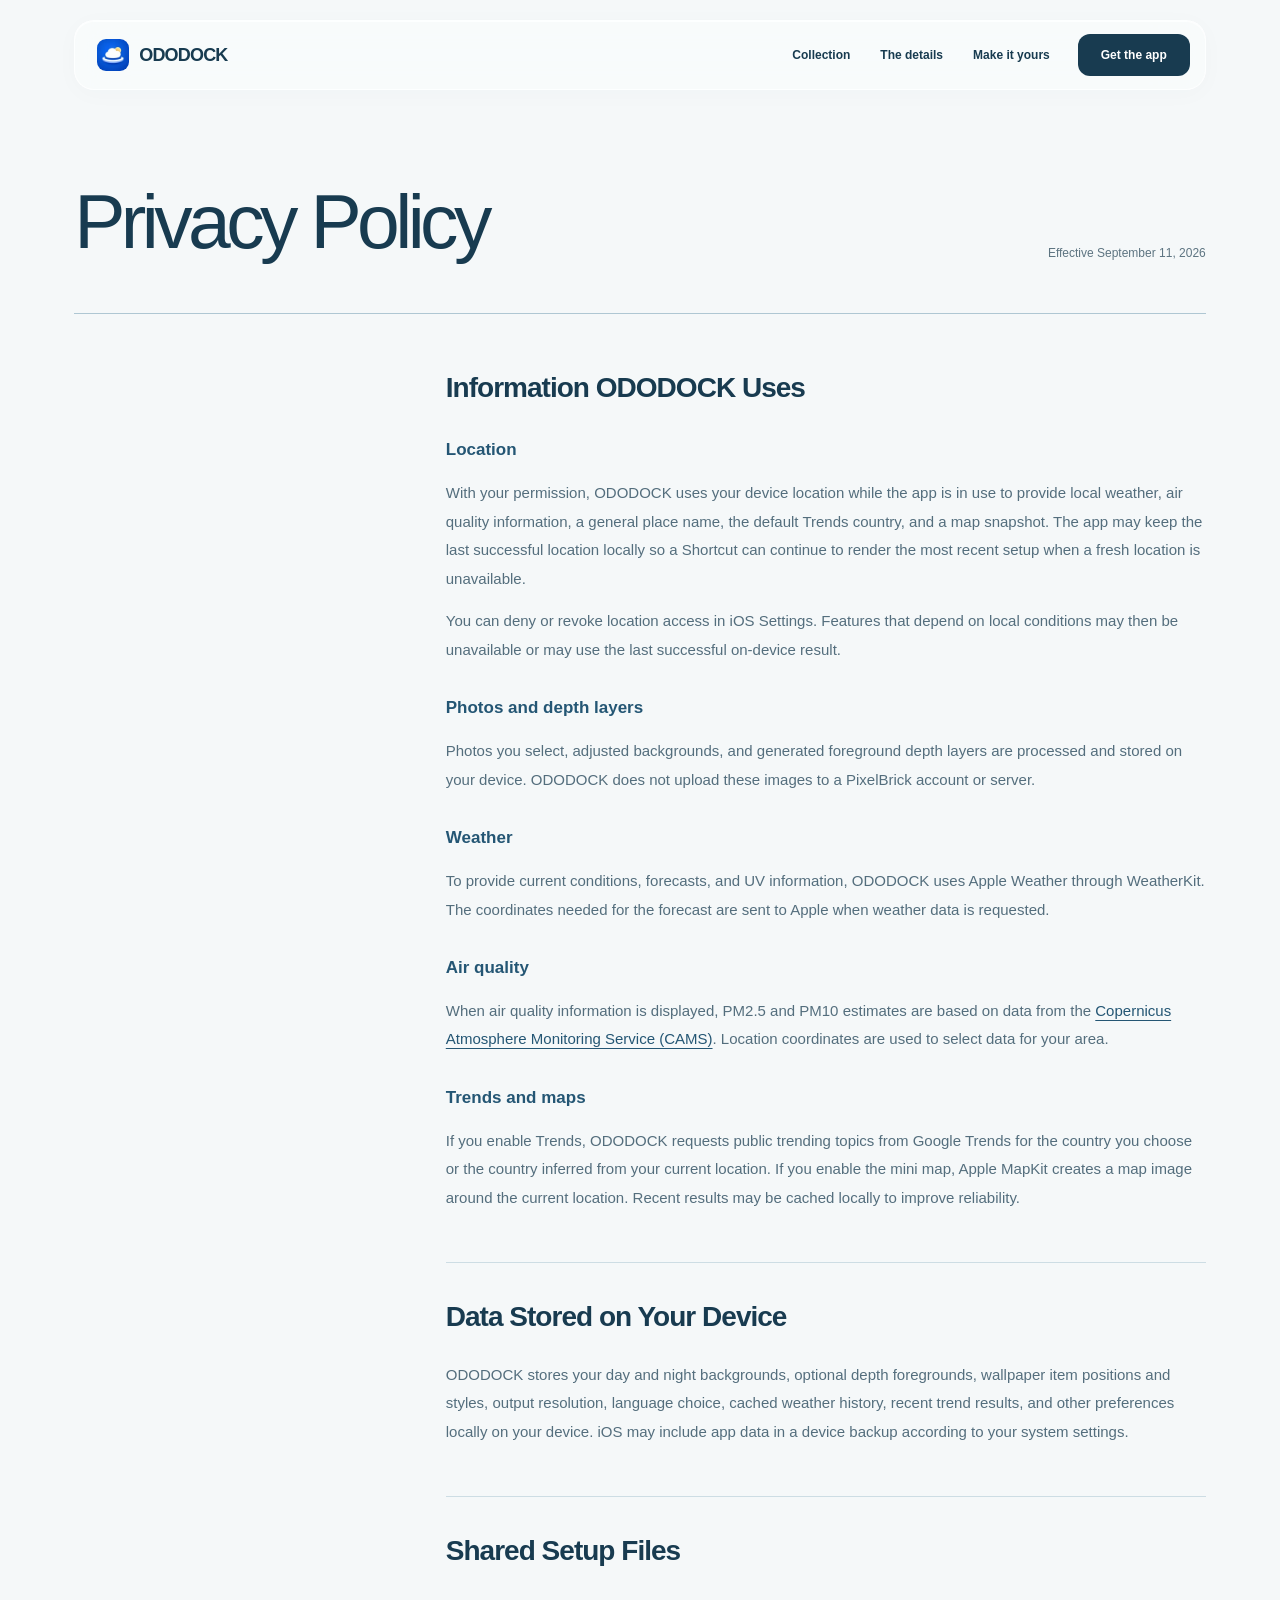
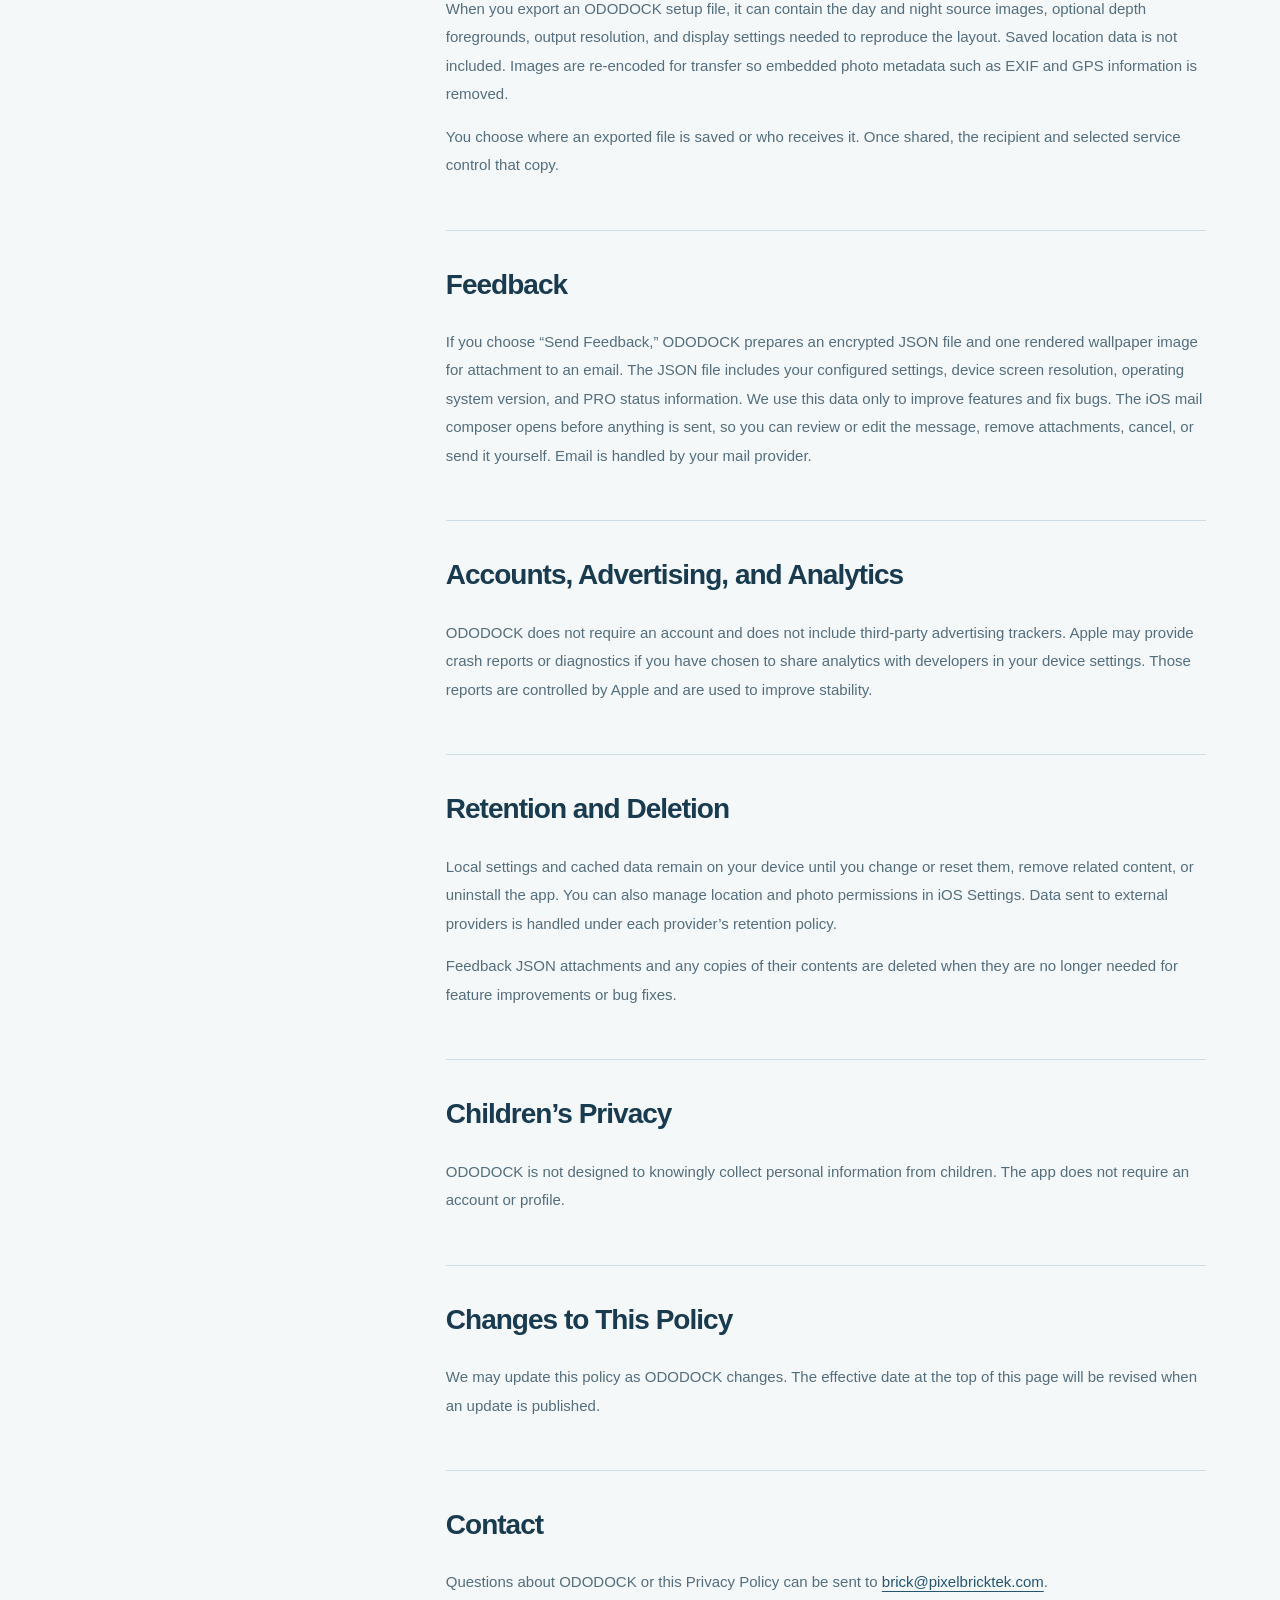
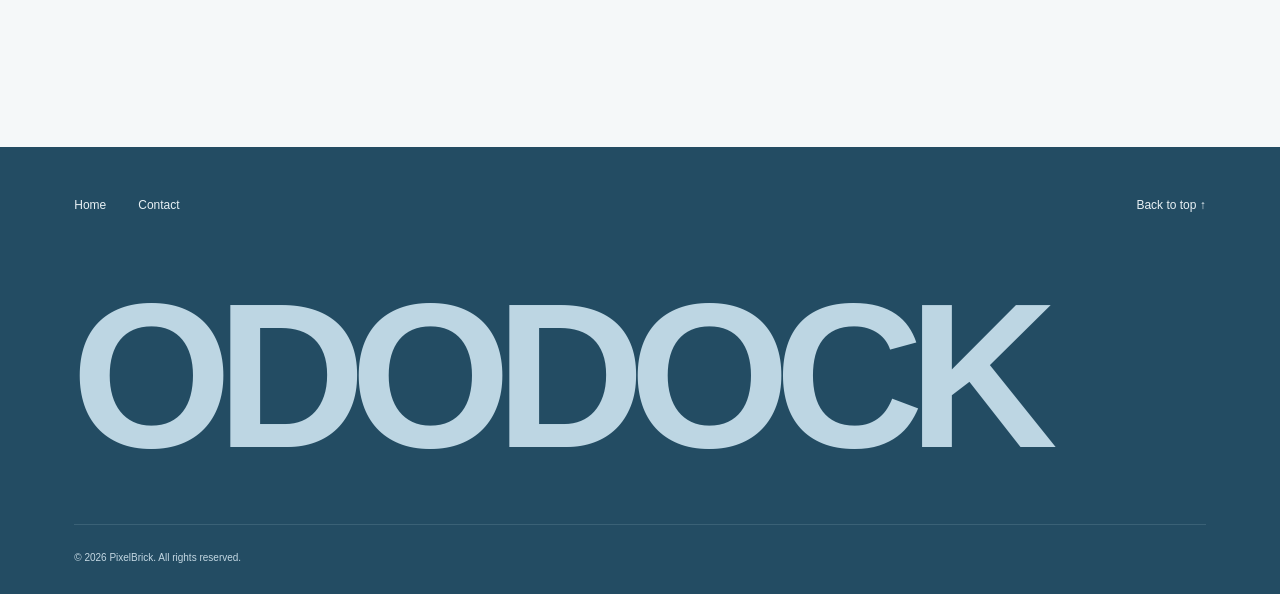
==== commit d4a719ea: "Add files via upload" ====
--- a/privacy.html
+++ b/privacy.html
@@ -1,221 +1,222 @@
-<!doctype html>
-<html lang="en">
-  <head>
-    <meta charset="utf-8" />
-    <meta name="viewport" content="width=device-width, initial-scale=1" />
-    <meta name="theme-color" content="#075bea" />
-    <meta name="description" content="Privacy Policy for ODODOCK." />
-    <title>Privacy Policy — ODODOCK</title>
-    <link rel="icon" href="favicon.svg" type="image/svg+xml" />
-    <link rel="apple-touch-icon" href="icon.png" />
-    <link rel="stylesheet" href="styles.css?v=14" />
-    <script src="site.js?v=10" defer=""></script>
-  </head>
-  <body class="policy-body">
-    <a class="skip-link" href="#main">Skip to content</a>
-    <header class="site-header" data-header="">
-      <a class="brand" href="index.html" aria-label="ODODOCK home"><img src="assets/app-icon.webp" width="40" height="40" alt="" />ODODOCK</a>
-      <nav class="desktop-nav" aria-label="Main navigation">
-        <a href="index.html#collection">Collection</a
-        ><a href="index.html#features">The details</a
-        ><a href="index.html#how">Make it yours</a>
-      </nav>
-      <a
-        class="nav-cta"
-        href="https://apps.apple.com/app/ododock/id6808187622"
-        target="_blank"
-        rel="noopener noreferrer"
-        >Get the app</a
-      >
-      <button
-        class="menu-toggle"
-        type="button"
-        aria-label="Open menu"
-        aria-expanded="false"
-        aria-controls="mobile-nav"
-        data-menu-toggle=""
-      >
-        <span></span><span></span>
-      </button>
-      <nav
-        class="mobile-nav"
-        id="mobile-nav"
-        aria-label="Mobile navigation"
-        hidden=""
-      >
-        <a href="index.html#collection">Collection</a
-        ><a href="index.html#features">The details</a
-        ><a href="index.html#how">Make it yours</a
-        ><a href="privacy.html">Privacy</a>
-      </nav>
-    </header>
-    <main id="main" class="policy-page">
-      <section class="policy-hero">
-        <h1>Privacy Policy</h1>
-        <p>Effective September 11, 2026</p>
-      </section>
-      <div class="policy-layout">
-        <article class="policy-card">
-          <section>
-            <h2>Information ODODOCK Uses</h2>
-            <h3>Location</h3>
-            <p>
-              With your permission, ODODOCK uses your device location while the
-              app is in use to provide local weather, air quality information, a
-              general place name, the default Trends country, and a map snapshot.
-              The app may keep the
-              last successful location locally so a Shortcut can continue to
-              render the most recent setup when a fresh location is unavailable.
-            </p>
-            <p>
-              You can deny or revoke location access in iOS Settings. Features
-              that depend on local conditions may then be unavailable or may use
-              the last successful on-device result.
-            </p>
-
-            <h3>Photos and depth layers</h3>
-            <p>
-              Photos you select, adjusted backgrounds, and generated foreground
-              depth layers are processed and stored on your device. ODODOCK does
-              not upload these images to a PixelBrick account or server.
-            </p>
-
-            <h3>Weather</h3>
-            <p>
-              To provide current conditions, forecasts, and UV information,
-              ODODOCK uses Apple Weather through WeatherKit. The coordinates
-              needed for the forecast are sent to Apple when weather data is
-              requested.
-            </p>
-
-            <h3>Air quality</h3>
-            <p>
-              When air quality information is displayed, PM2.5 and PM10 estimates
-              are based on data from the
-              <a
-                href="https://ads.atmosphere.copernicus.eu/datasets/cams-global-atmospheric-composition-forecasts"
-                >Copernicus Atmosphere Monitoring Service (CAMS)</a
-              >. Location coordinates are used to select data for your area.
-            </p>
-
-            <h3>Trends and maps</h3>
-            <p>
-              If you enable Trends, ODODOCK requests public trending topics from
-              Google Trends for the country you choose or the country inferred
-              from your current location. If you enable the mini map, Apple
-              MapKit creates a map image around the current location. Recent
-              results may be cached locally to improve reliability.
-            </p>
-          </section>
-
-          <section>
-            <h2>Data Stored on Your Device</h2>
-            <p>
-              ODODOCK stores your day and night backgrounds, optional depth
-              foregrounds, wallpaper item positions and styles, output
-              resolution, language choice, cached weather history, recent trend
-              results, and other preferences locally on your device. iOS may
-              include app data in a device backup according to your system
-              settings.
-            </p>
-          </section>
-
-          <section>
-            <h2>Shared Setup Files</h2>
-            <p>
-              When you export an ODODOCK setup file, it can contain the day and
-              night source images, optional depth foregrounds, output
-              resolution, and display settings needed to reproduce the layout.
-              Saved location data is not included. Images are re-encoded for
-              transfer so embedded photo metadata such as EXIF and GPS
-              information is removed.
-            </p>
-            <p>
-              You choose where an exported file is saved or who receives it.
-              Once shared, the recipient and selected service control that copy.
-            </p>
-          </section>
-
-          <section>
-            <h2>Feedback</h2>
-            <p>
-              If you choose “Send Feedback,” ODODOCK prepares an encrypted JSON
-              file and one rendered wallpaper image for attachment to an email.
-              The JSON file includes your configured settings, device screen
-              resolution, operating system version, and PRO status information.
-              We use this data only to improve features and fix bugs.
-              The iOS mail composer opens before anything is sent, so
-              you can review or edit the message, remove attachments, cancel, or
-              send it yourself. Email is handled by your mail provider.
-            </p>
-          </section>
-
-          <section>
-            <h2>Accounts, Advertising, and Analytics</h2>
-            <p>
-              ODODOCK does not require an account and does not include
-              third-party advertising trackers. Apple may provide crash reports
-              or diagnostics if you have chosen to share analytics with
-              developers in your device settings. Those reports are controlled
-              by Apple and are used to improve stability.
-            </p>
-          </section>
-
-          <section>
-            <h2>Retention and Deletion</h2>
-            <p>
-              Local settings and cached data remain on your device until you
-              change or reset them, remove related content, or uninstall the
-              app. You can also manage location and photo permissions in iOS
-              Settings. Data sent to external providers is handled under each
-              provider’s retention policy.
-            </p>
-            <p>
-              Feedback JSON attachments and any copies of their contents are
-              deleted when they are no longer needed for feature improvements
-              or bug fixes.
-            </p>
-          </section>
-
-          <section>
-            <h2>Children’s Privacy</h2>
-            <p>
-              ODODOCK is not designed to knowingly collect personal information
-              from children. The app does not require an account or profile.
-            </p>
-          </section>
-
-          <section>
-            <h2>Changes to This Policy</h2>
-            <p>
-              We may update this policy as ODODOCK changes. The effective date
-              at the top of this page will be revised when an update is
-              published.
-            </p>
-          </section>
-
-          <section>
-            <h2>Contact</h2>
-            <p>
-              Questions about ODODOCK or this Privacy Policy can be sent to
-              <a href="mailto:brick@pixelbricktek.com"
-                >brick@pixelbricktek.com</a
-              >.
-            </p>
-          </section>
-        </article>
-      </div>
-    </main>
-    <footer class="site-footer">
-      <div class="footer-top">
-        <a href="index.html">Home</a
-        ><a href="mailto:brick@pixelbricktek.com">Contact</a
-        ><a href="#main">Back to top ↑</a>
-      </div>
-      <p class="footer-wordmark" aria-hidden="true">ODODOCK</p>
-      <div class="footer-bottom">
-        <span>© 2026 PixelBrick. All rights reserved.</span>
-      </div>
-    </footer>
-  </body>
-</html>
+<!doctype html>
+<html lang="en">
+  <head>
+    <meta charset="utf-8" />
+    <meta name="viewport" content="width=device-width, initial-scale=1" />
+    <meta name="theme-color" content="#e9f2f6" />
+    <meta name="description" content="Privacy Policy for ODODOCK." />
+    <title>Privacy Policy — ODODOCK</title>
+    <link rel="icon" href="favicon.svg" type="image/svg+xml" />
+    <link rel="apple-touch-icon" href="icon.png" />
+    <link rel="preload" href="assets/manrope-latin.woff2" as="font" type="font/woff2" crossorigin />
+    <link rel="stylesheet" href="styles.css?v=20261022" />
+    <script src="site.js?v=20261022" defer=""></script>
+  </head>
+  <body class="policy-body">
+    <a class="skip-link" href="#main">Skip to content</a>
+    <header class="site-header" data-header="">
+      <a class="brand" href="index.html" aria-label="ODODOCK home"><img src="assets/app-icon.webp" width="40" height="40" alt="" />ODODOCK</a>
+      <nav class="desktop-nav" aria-label="Main navigation">
+        <a href="index.html#collection">Collection</a
+        ><a href="index.html#features">The details</a
+        ><a href="index.html#how">Make it yours</a>
+      </nav>
+      <a
+        class="nav-cta"
+        href="https://apps.apple.com/app/ododock/id6808187622"
+        target="_blank"
+        rel="noopener noreferrer"
+        >Get the app</a
+      >
+      <button
+        class="menu-toggle"
+        type="button"
+        aria-label="Open menu"
+        aria-expanded="false"
+        aria-controls="mobile-nav"
+        data-menu-toggle=""
+      >
+        <span></span><span></span>
+      </button>
+      <nav
+        class="mobile-nav"
+        id="mobile-nav"
+        aria-label="Mobile navigation"
+        hidden=""
+      >
+        <a href="index.html#collection">Collection</a
+        ><a href="index.html#features">The details</a
+        ><a href="index.html#how">Make it yours</a
+        ><a href="privacy.html">Privacy</a>
+      </nav>
+    </header>
+    <main id="main" class="policy-page">
+      <section class="policy-hero">
+        <h1>Privacy Policy</h1>
+        <p>Effective September 11, 2026</p>
+      </section>
+      <div class="policy-layout">
+        <article class="policy-card">
+          <section>
+            <h2>Information ODODOCK Uses</h2>
+            <h3>Location</h3>
+            <p>
+              With your permission, ODODOCK uses your device location while the
+              app is in use to provide local weather, air quality information, a
+              general place name, the default Trends country, and a map snapshot.
+              The app may keep the
+              last successful location locally so a Shortcut can continue to
+              render the most recent setup when a fresh location is unavailable.
+            </p>
+            <p>
+              You can deny or revoke location access in iOS Settings. Features
+              that depend on local conditions may then be unavailable or may use
+              the last successful on-device result.
+            </p>
+
+            <h3>Photos and depth layers</h3>
+            <p>
+              Photos you select, adjusted backgrounds, and generated foreground
+              depth layers are processed and stored on your device. ODODOCK does
+              not upload these images to a PixelBrick account or server.
+            </p>
+
+            <h3>Weather</h3>
+            <p>
+              To provide current conditions, forecasts, and UV information,
+              ODODOCK uses Apple Weather through WeatherKit. The coordinates
+              needed for the forecast are sent to Apple when weather data is
+              requested.
+            </p>
+
+            <h3>Air quality</h3>
+            <p>
+              When air quality information is displayed, PM2.5 and PM10 estimates
+              are based on data from the
+              <a
+                href="https://ads.atmosphere.copernicus.eu/datasets/cams-global-atmospheric-composition-forecasts"
+                >Copernicus Atmosphere Monitoring Service (CAMS)</a
+              >. Location coordinates are used to select data for your area.
+            </p>
+
+            <h3>Trends and maps</h3>
+            <p>
+              If you enable Trends, ODODOCK requests public trending topics from
+              Google Trends for the country you choose or the country inferred
+              from your current location. If you enable the mini map, Apple
+              MapKit creates a map image around the current location. Recent
+              results may be cached locally to improve reliability.
+            </p>
+          </section>
+
+          <section>
+            <h2>Data Stored on Your Device</h2>
+            <p>
+              ODODOCK stores your day and night backgrounds, optional depth
+              foregrounds, wallpaper item positions and styles, output
+              resolution, language choice, cached weather history, recent trend
+              results, and other preferences locally on your device. iOS may
+              include app data in a device backup according to your system
+              settings.
+            </p>
+          </section>
+
+          <section>
+            <h2>Shared Setup Files</h2>
+            <p>
+              When you export an ODODOCK setup file, it can contain the day and
+              night source images, optional depth foregrounds, output
+              resolution, and display settings needed to reproduce the layout.
+              Saved location data is not included. Images are re-encoded for
+              transfer so embedded photo metadata such as EXIF and GPS
+              information is removed.
+            </p>
+            <p>
+              You choose where an exported file is saved or who receives it.
+              Once shared, the recipient and selected service control that copy.
+            </p>
+          </section>
+
+          <section>
+            <h2>Feedback</h2>
+            <p>
+              If you choose “Send Feedback,” ODODOCK prepares an encrypted JSON
+              file and one rendered wallpaper image for attachment to an email.
+              The JSON file includes your configured settings, device screen
+              resolution, operating system version, and PRO status information.
+              We use this data only to improve features and fix bugs.
+              The iOS mail composer opens before anything is sent, so
+              you can review or edit the message, remove attachments, cancel, or
+              send it yourself. Email is handled by your mail provider.
+            </p>
+          </section>
+
+          <section>
+            <h2>Accounts, Advertising, and Analytics</h2>
+            <p>
+              ODODOCK does not require an account and does not include
+              third-party advertising trackers. Apple may provide crash reports
+              or diagnostics if you have chosen to share analytics with
+              developers in your device settings. Those reports are controlled
+              by Apple and are used to improve stability.
+            </p>
+          </section>
+
+          <section>
+            <h2>Retention and Deletion</h2>
+            <p>
+              Local settings and cached data remain on your device until you
+              change or reset them, remove related content, or uninstall the
+              app. You can also manage location and photo permissions in iOS
+              Settings. Data sent to external providers is handled under each
+              provider’s retention policy.
+            </p>
+            <p>
+              Feedback JSON attachments and any copies of their contents are
+              deleted when they are no longer needed for feature improvements
+              or bug fixes.
+            </p>
+          </section>
+
+          <section>
+            <h2>Children’s Privacy</h2>
+            <p>
+              ODODOCK is not designed to knowingly collect personal information
+              from children. The app does not require an account or profile.
+            </p>
+          </section>
+
+          <section>
+            <h2>Changes to This Policy</h2>
+            <p>
+              We may update this policy as ODODOCK changes. The effective date
+              at the top of this page will be revised when an update is
+              published.
+            </p>
+          </section>
+
+          <section>
+            <h2>Contact</h2>
+            <p>
+              Questions about ODODOCK or this Privacy Policy can be sent to
+              <a href="mailto:brick@pixelbricktek.com"
+                >brick@pixelbricktek.com</a
+              >.
+            </p>
+          </section>
+        </article>
+      </div>
+    </main>
+    <footer class="site-footer">
+      <div class="footer-top">
+        <a href="index.html">Home</a
+        ><a href="mailto:brick@pixelbricktek.com">Contact</a
+        ><a href="#main">Back to top ↑</a>
+      </div>
+      <p class="footer-wordmark" aria-hidden="true">ODODOCK</p>
+      <div class="footer-bottom">
+        <span>© 2026 PixelBrick. All rights reserved.</span>
+      </div>
+    </footer>
+  </body>
+</html>
--- a/styles.css
+++ b/styles.css
@@ -1,272 +1,334 @@
 @charset "UTF-8";
+@font-face {
+  font-family: Manrope;
+  src: url("assets/manrope-latin.woff2") format("woff2");
+  font-style: normal;
+  font-weight: 400 700;
+  font-display: swap;
+}
 :root {
-  --blue: #075bea; --blue-deep: #0345bc; --ink: #152b4e; --muted: #596b85;
-  --paper: #fcfdff; --sky: #edf4ff; --line: #d8e2f0;
-  --sans: "Helvetica Neue", Arial, sans-serif;
-  --gutter: clamp(22px, 5.4vw, 104px);
-  --edge: max(var(--gutter), calc((100vw - 1496px) / 2));
-  --ease: cubic-bezier(.22, 1, .36, 1);
+  --ink: #183b50;
+  --muted: #5d7481;
+  --blue: #3c789b;
+  --blue-deep: #245674;
+  --paper: #f8faf9;
+  --sky: #e9f2f6;
+  --line: #cddde4;
+  --gutter: clamp(24px, 5.8vw, 112px);
+  --edge: max(var(--gutter), calc((100vw - 1440px) / 2));
+  --ease: cubic-bezier(.2,.7,.2,1);
+  --screen-radius: clamp(24px, 3vw, 44px);
+  --progress: 0;
 }
 * { box-sizing: border-box; }
-html { scroll-behavior: smooth; scroll-padding-top: 110px; }
-body { margin: 0; color: var(--ink); background: var(--paper); font: 16px/1.6 var(--sans); -webkit-font-smoothing: antialiased; }
+html { scroll-behavior: smooth; scroll-padding-top: 118px; }
+body { margin: 0; background: var(--paper); color: var(--ink); font: 400 16px/1.7 Manrope, "Helvetica Neue", Arial, sans-serif; -webkit-font-smoothing: antialiased; }
 a { color: inherit; text-decoration: none; }
-button { font: inherit; color: inherit; cursor: pointer; }
+button { color: inherit; font: inherit; cursor: pointer; }
 a, button, summary { -webkit-tap-highlight-color: transparent; }
+button:focus-visible, a:focus-visible, summary:focus-visible, [tabindex]:focus-visible { outline: 2px solid #37799f; outline-offset: 7px; }
 img { display: block; max-width: 100%; height: auto; }
-figure, p, h1, h2, h3 { margin: 0; }
-button:focus-visible, a:focus-visible, summary:focus-visible, [tabindex]:focus-visible { outline: 3px solid #79aaff; outline-offset: 6px; }
-::selection { background: #c9ddff; color: #07367c; }
+figure, h1, h2, h3, p { margin: 0; }
 [hidden] { display: none !important; }
-h1, h2 { font-weight: 600; letter-spacing: -.06em; line-height: 1.03; }
-h2 { font-size: clamp(44px, 4.65vw, 76px); }
+::selection { color: #183b50; background: #c9e2ee; }
+h1, h2 { font-weight: 450; line-height: 1.08; letter-spacing: -.06em; }
+h2 { font-size: clamp(42px, 4.6vw, 72px); }
 h2 span { color: var(--blue); }
-.section-pad { padding: 110px var(--edge); }
-.skip-link { position: fixed; z-index: 100; top: -100px; left: 20px; padding: 12px 20px; background: var(--blue); color: white; }
-.skip-link:focus { top: 16px; }
-
-/* Navigation sits outside the photographs. */
-.site-header { position: sticky; z-index: 30; top: 0; display: flex; align-items: center; justify-content: space-between; gap: 28px; height: 96px; padding: 0 var(--edge); background: #fcfdfff5; border-bottom: 1px solid var(--line); backdrop-filter: blur(16px); }
-.brand { display: inline-flex; align-items: center; gap: 12px; font-size: 25px; font-weight: 750; line-height: 1; letter-spacing: -.055em; color: var(--blue); }
-.brand img { width: 40px; height: 40px; border-radius: 11px; }
-.desktop-nav { display: flex; align-items: center; gap: 34px; font-size: 14px; }
-.desktop-nav a { position: relative; padding: 12px 0; }
-.desktop-nav a::after { content: ""; position: absolute; bottom: 5px; left: 0; width: 100%; height: 2px; background: var(--blue); transform: scaleX(0); transform-origin: left; transition: transform .2s var(--ease); }
-.desktop-nav a:hover::after { transform: scaleX(1); }
-.nav-cta { display: inline-flex; align-items: center; justify-content: center; min-height: 44px; padding: 10px 24px; border: 1px solid var(--blue); border-radius: 7px; color: var(--blue); font-size: 14px; font-weight: 600; white-space: nowrap; transition: background .2s, color .2s; }
-.nav-cta:hover { background: var(--blue); color: white; }
-.menu-toggle { display: none; width: 44px; height: 44px; border: 0; background: none; padding: 10px; }
-.menu-toggle span { display: block; width: 24px; height: 2px; margin: 5px 0; background: var(--blue); transition: transform .2s; }
-.menu-toggle[aria-expanded="true"] span:first-child { transform: translateY(3.5px) rotate(45deg); }
-.menu-toggle[aria-expanded="true"] span:last-child { transform: translateY(-3.5px) rotate(-45deg); }
-.mobile-nav { position: absolute; top: 100%; left: 0; right: 0; padding: 20px var(--gutter) 28px; display: grid; background: var(--paper); box-shadow: 0 15px 22px #122b4e12; border-bottom: 1px solid var(--line); }
-.mobile-nav a { padding: 12px 0; color: var(--blue); border-bottom: 1px solid var(--line); font-size: 22px; }
-
-/* Two complete compositions on the icon's blue field. */
-.hero { position: relative; isolation: isolate; overflow: hidden; background: var(--paper); }
-.hero-film { position: absolute; z-index: -2; inset: 0 0 0 51%; overflow: hidden; background: var(--blue); }
-.hero-film video { width: 100%; height: 100%; object-fit: cover; opacity: .16; filter: grayscale(1) contrast(.8); mix-blend-mode: luminosity; }
-.hero-shade { position: absolute; z-index: -1; width: clamp(100px, 11vw, 180px); height: clamp(100px, 11vw, 180px); top: 46px; right: 5.8%; border-radius: 50%; background: #ffe398; }
-.hero-composition { display: grid; grid-template-columns: 1fr 1fr; align-items: center; gap: clamp(40px, 4vw, 76px); padding: 46px var(--edge) 60px; margin: auto; }
-.hero-content { position: relative; z-index: 2; padding-bottom: 8px; }
-.hero h1 { font-size: clamp(68px, 6.4vw, 120px); line-height: .99; letter-spacing: -.065em; font-weight: 600; }
-.hero h1 span { color: var(--blue); }
-.hero-bottom-copy { margin-top: 46px; }
-.hero-bottom-copy p { font-size: clamp(17px, 1.32vw, 22px); line-height: 1.65; color: var(--muted); }
-.text-link { display: inline-flex; align-items: center; gap: 28px; font-size: 15px; font-weight: 600; border-bottom: 1px solid currentColor; padding-bottom: 8px; color: var(--blue); }
-.hero .text-link { margin-top: 30px; }
-.text-link span { font-size: 20px; transition: transform .2s; }
-.text-link:hover span { transform: translateY(3px); }
-.hero-visual { position: relative; display: grid; width: min(100%, 520px); justify-self: center; grid-template-columns: .77fr 1fr; align-items: center; gap: clamp(16px, 1.7vw, 28px); padding: 22px 0 10px; }
-.hero-visual::after { content: ""; position: absolute; z-index: -1; left: -5%; right: -5%; bottom: -5%; height: 15%; border: 1px solid #ffffff70; border-radius: 50%; }
-.hero-companion { align-self: end; margin-bottom: 34px; }
-.hero-companion img, .hero-art .art-open { border: 5px solid #f7faff; border-radius: 28px; box-shadow: 0 18px 36px #03226630; }
-.hero-art { position: relative; margin: 0; }
-.hero-art img { width: 100%; border-radius: 22px; }
-.hero-bottom { position: absolute; bottom: 16px; right: var(--edge); }
-.film-toggle { display: flex; align-items: center; gap: 9px; border: 0; background: transparent; padding: 8px 0 8px 16px; color: white; font-size: 12px; }
-.film-toggle > span:first-child { width: 21px; height: 21px; display: grid; place-items: center; border: 1px solid #ffffff80; border-radius: 50%; font-size: 9px; }
-
-/* Evenly spaced, full-height images; the small-screen rail keeps them readable. */
-.collection { display: grid; grid-template-columns: 1fr 300px; gap: 56px 60px; }
+.section-pad { padding: 132px var(--edge); }
+.skip-link { position: fixed; top: -100px; left: 24px; z-index: 100; background: var(--ink); color: white; padding: 12px 20px; border-radius: 12px; }
+.skip-link:focus { top: 20px; }
+.reading-progress { position: fixed; inset: 0 0 auto; z-index: 60; height: 2px; transform: scaleX(var(--progress)); transform-origin: left; background: #669dbb; pointer-events: none; }
+
+/* A lightly frosted navigation surface; the landscape remains visible through it. */
+.site-header { position: fixed; top: 20px; left: var(--edge); right: var(--edge); z-index: 30; display: flex; align-items: center; gap: 28px; height: 70px; padding: 0 15px 0 22px; border: 1px solid #ffffffb3; border-radius: 20px; background: #f9fcfcad; box-shadow: 0 4px 24px #2d536406, inset 0 1px #ffffffb3; -webkit-backdrop-filter: blur(24px) saturate(130%); backdrop-filter: blur(24px) saturate(130%); transition: background .4s, box-shadow .4s, top .4s; }
+.site-header.is-scrolled { top: 12px; background: #f8fcfce0; box-shadow: 0 8px 30px #213d5010; }
+.brand { display: inline-flex; align-items: center; gap: 10px; font-weight: 700; letter-spacing: -.045em; font-size: 18px; line-height: 1; }
+.brand img { width: 32px; height: 32px; border-radius: 9px; }
+.desktop-nav { display: flex; margin-left: auto; gap: 30px; align-items: center; font-size: 12px; font-weight: 550; }
+.desktop-nav a { position: relative; padding-block: 12px; }
+.desktop-nav a::after { content: ""; position: absolute; left: 0; right: 0; bottom: 5px; height: 1px; background: var(--blue); transform: scaleX(0); transform-origin: left; transition: transform .3s var(--ease); }
+.desktop-nav a:hover::after, .desktop-nav a.is-active::after { transform: scaleX(1); }
+.nav-cta { display: inline-flex; align-items: center; justify-content: center; min-height: 42px; padding: 10px 23px; border-radius: 12px; background: var(--ink); color: #fff; font-size: 12px; font-weight: 600; white-space: nowrap; transition: background .25s, transform .25s; }
+.nav-cta:hover { background: var(--blue-deep); transform: translateY(-1px); }
+.menu-toggle { display: none; width: 42px; height: 42px; padding: 11px 8px; border: 0; background: transparent; }
+.menu-toggle span { display: block; height: 1.5px; width: 23px; margin: 6px 0; background: var(--ink); transition: transform .25s; }
+.menu-toggle[aria-expanded="true"] span:first-child { transform: translateY(3.75px) rotate(45deg); }
+.menu-toggle[aria-expanded="true"] span:last-child { transform: translateY(-3.75px) rotate(-45deg); }
+.mobile-nav { position: absolute; top: calc(100% + 10px); left: 0; right: 0; padding: 18px 24px; border: 1px solid #fff; border-radius: 20px; background: #f6fafaf5; box-shadow: 0 14px 40px #183b5015; }
+.mobile-nav a { display: block; padding: 12px 0; border-bottom: 1px solid var(--line); font-size: 18px; }
+.mobile-nav a:last-child { border: 0; }
+
+/* Quiet, open typography and two glass-edged photographs. */
+.hero { position: relative; isolation: isolate; overflow: clip; min-height: 780px; background: #e9f2f6; }
+.hero-film { position: absolute; z-index: -3; inset: 0 0 0 32%; overflow: hidden; background: #c6dce9; }
+.hero-film video { width: 100%; height: 100%; object-fit: cover; object-position: 50% 47%; opacity: .36; filter: grayscale(.7) blur(3px); mix-blend-mode: luminosity; transform: scale(1.05); }
+.hero-shade { position: absolute; z-index: -2; inset: 0; background: linear-gradient(90deg, #f3f7f8 12%, #edf4f7f2 36%, #deedf57d 66%, #d6e6ee26), linear-gradient(0deg, #e7f0f5 0%, transparent 22%); }
+.hero-composition { display: grid; grid-template-columns: 1.05fr 1fr; gap: 48px; align-items: center; min-height: 780px; padding: 162px var(--edge) 100px; }
+.hero-content { position: relative; z-index: 4; padding-bottom: 12px; }
+.hero h1 { font-size: clamp(64px, 6.8vw, 110px); line-height: 1.04; letter-spacing: -.065em; }
+.hero h1 span { color: #6a99b4; }
+.hero-bottom-copy { margin-top: 35px; }
+.hero-bottom-copy p { color: #587282; font-size: clamp(15px, 1.25vw, 19px); line-height: 1.85; }
+.text-link { display: inline-flex; align-items: center; gap: 28px; padding-bottom: 7px; border-bottom: 1px solid #7997a580; color: var(--ink); font-size: 12px; font-weight: 650; }
+.hero .text-link { margin-top: 34px; }
+.text-link span { font-size: 18px; line-height: 1; transition: transform .3s; }
+.text-link:hover span { transform: translateY(4px); }
+.text-link:hover { border-color: var(--ink); }
+.hero-visual { position: relative; display: grid; grid-template-columns: repeat(2,minmax(0,1fr)); align-items: center; gap: clamp(18px,2vw,30px); width: 100%; max-width: 590px; height: auto; aspect-ratio: .91; justify-self: center; }
+.glass-pane { position: absolute; inset: -3% -5%; z-index: -1; border: 1px solid #ffffffe6; border-radius: 38px; background: linear-gradient(140deg,#ffffff69,#ffffff0d 50%,#d1e3ec33); box-shadow: inset 0 1px 3px #fff, 0 28px 70px #3f68890b; -webkit-backdrop-filter: blur(14px); backdrop-filter: blur(14px); }
+.hero-art { position: relative; z-index: 2; width: 100%; translate: 0 var(--drift, 0px); }
+.hero-companion { position: relative; width: 100%; translate: 0 var(--drift, 0px); }
+.hero-art, .hero-companion { filter: drop-shadow(0 26px 24px #25486626); }
+.hero-art img, .hero-companion img { width: 100%; border-radius: var(--screen-radius); }
+.hero-visual .art-open, .hero-companion > img { border: 4px solid #f5f9f6; box-shadow: 0 0 0 1px #ffffffa1, 0 2px 2px #42647a15; }
+.hero-bottom { position: absolute; bottom: 28px; right: var(--edge); }
+.film-toggle { display: flex; align-items: center; gap: 8px; padding: 8px 0; border: 0; background: transparent; color: #567486; font-size: 10px; font-weight: 500; letter-spacing: .015em; }
+.film-toggle > span:first-child { display: grid; place-items: center; width: 22px; height: 22px; border: 1px solid #7293a680; border-radius: 50%; font-size: 9px; }
+.hero-content h1 { animation: arrive 1.15s var(--ease) both; }
+.hero-bottom-copy { animation: arrive 1.15s .13s var(--ease) both; }
+.hero-visual { animation: arrive 1.6s .15s var(--ease) both; }
+@keyframes arrive { from { opacity: 0; transform: translateY(28px); filter: blur(5px); } to { opacity: 1; transform: translateY(0); filter: blur(0); } }
+
+/* Five full compositions, arranged like prints on a long gallery shelf. */
+.collection { display: grid; grid-template-columns: 1fr 280px; align-items: end; column-gap: 48px; row-gap: 76px; overflow: clip; }
 .collection h2 { grid-column: 1; }
-.collection-note { grid-column: 2; grid-row: 1; align-self: end; max-width: 230px; padding: 0 0 4px 22px; border-left: 2px solid var(--blue); color: var(--muted); font-size: 17px; line-height: 1.65; }
-.print-grid { grid-column: 1 / -1; display: grid; grid-template-columns: repeat(3, minmax(0, 1fr)); align-items: start; gap: clamp(24px, 3.8vw, 64px); padding: 42px clamp(18px, 3vw, 48px); background: var(--sky); border-top: 1px solid var(--line); border-bottom: 1px solid var(--line); }
-.art-print { min-width: 0; }
-.art-open { position: relative; display: block; width: 100%; padding: 0; border: 0; border-radius: 24px; background: transparent; cursor: zoom-in; transition: box-shadow .25s, transform .25s var(--ease); }
-.art-open img { width: 100%; height: auto; border-radius: inherit; }
-.art-print .art-open { border: 5px solid white; border-radius: 28px; box-shadow: 0 8px 24px #102b5212; }
-.art-open::after { content: ""; position: absolute; width: 14px; height: 14px; right: 15px; bottom: 15px; border: 1.5px solid white; border-radius: 3px; opacity: 0; box-shadow: 0 0 0 6px #071b4590; background: linear-gradient(90deg, transparent 45%, white 45% 55%, transparent 55%) center / 8px 8px no-repeat, linear-gradient(transparent 45%, white 45% 55%, transparent 55%) center / 8px 8px no-repeat; transition: opacity .2s; }
+.collection-note { grid-column: 2; grid-row: 1; max-width: 250px; padding-bottom: 5px; color: var(--muted); font-size: 14px; line-height: 1.85; }
+.print-grid { grid-column: 1 / -1; display: grid; grid-template-columns: repeat(5,minmax(0,1fr)); align-items: center; gap: clamp(18px, 2.2vw, 34px); position: relative; padding: 36px 0 52px; }
+.print-grid::before { content: ""; position: absolute; z-index: -1; top: 30%; bottom: -3%; left: calc(-1 * var(--edge)); right: calc(-1 * var(--edge)); background: linear-gradient(0deg,#eaf0f14d,transparent); }
+.art-print { min-width: 0; translate: 0 var(--drift, 0px); }
+.art-print:nth-child(1) { margin-top: 42px; }
+.art-print:nth-child(2) { margin-top: -8px; }
+.art-print:nth-child(3) { margin-top: -50px; }
+.art-print:nth-child(4) { margin-top: -8px; }
+.art-print:nth-child(5) { margin-top: 42px; }
+.art-print .art-open, .art-print > img { border-radius: clamp(24px,2.4vw,36px); box-shadow: 0 22px 38px -12px #183b5033, 0 0 0 1px #42657a12; }
+.art-open { position: relative; display: block; width: 100%; padding: 0; border: 0; border-radius: var(--screen-radius); background: transparent; cursor: zoom-in; transition: transform .6s var(--ease), box-shadow .6s var(--ease); }
+.art-open img { width: 100%; border-radius: inherit; }
+.art-open::after { content: ""; position: absolute; right: 16px; bottom: 20px; width: 28px; height: 28px; border: 1px solid #ffffff80; border-radius: 50%; background: linear-gradient(#fff,#fff) center / 9px 1px no-repeat, linear-gradient(#fff,#fff) center / 1px 9px no-repeat, #1230474d; backdrop-filter: blur(9px); opacity: 0; transition: opacity .3s; }
 .art-open:hover::after, .art-open:focus-visible::after { opacity: 1; }
-@media (hover: hover) { .art-print .art-open:hover { transform: translateY(-5px); box-shadow: 0 16px 32px #102b5224; } }
-
-.weather-study { position: relative; display: grid; grid-template-columns: 1fr 1fr; align-items: center; gap: 9vw; background: var(--blue); color: white; }
-.study-atmosphere { display: none; }
-.study-copy h2 { font-size: clamp(48px, 5vw, 82px); }
-.study-copy h2 span { color: #b9d7ff; }
-.study-description { max-width: 410px; margin-top: 32px; font-size: 17px; line-height: 1.8; color: #e3edff; }
-.weather-tabs { display: grid; grid-template-columns: repeat(2, 1fr); gap: 0 24px; max-width: 390px; margin-top: 38px; border-top: 1px solid #ffffff50; }
-.weather-tabs button { display: flex; align-items: center; justify-content: space-between; padding: 18px 3px; border: 0; border-bottom: 1px solid #ffffff50; background: none; color: #e4efff; text-align: left; font-size: 16px; }
-.weather-tabs button::after { content: ""; width: 8px; height: 8px; border: 1px solid currentColor; border-radius: 50%; }
-.weather-tabs button[aria-selected="true"] { color: white; font-weight: 700; border-bottom-color: white; }
-.weather-tabs button[aria-selected="true"]::after { background: #ffe398; border-color: #ffe398; box-shadow: 0 0 0 4px #ffffff20; }
-.weather-tabs button:hover { color: white; }
-.study-stage { width: min(100%, 360px); justify-self: center; }
-.weather-panel { margin: 0; animation: reveal .32s var(--ease); }
-.weather-panel .art-open { border: 6px solid #ffffffef; border-radius: 29px; box-shadow: 0 25px 60px #00308165; }
-@keyframes reveal { from { opacity: .4; transform: translateY(7px); } to { opacity: 1; transform: translateY(0); } }
-
-.details-layout { display: grid; grid-template-columns: 1fr 1.12fr; gap: clamp(64px, 10vw, 180px); align-items: center; }
-.detail-photo { width: min(100%, 365px); justify-self: center; padding: 0; }
-.detail-photo .art-open { border: 6px solid #e8eef8; border-radius: 30px; box-shadow: 0 16px 36px #122b4e14; }
-.details-copy h2 { font-size: clamp(46px, 4.4vw, 70px); }
-.detail-list { margin-top: 40px; border-top: 1px solid var(--line); }
+@media (hover: hover) {
+  .art-print .art-open:hover { transform: translateY(-12px); box-shadow: 0 35px 50px -12px #183b5038; }
+  .hero-visual .art-open:hover { transform: translateY(-7px); }
+}
+
+/* Changing weather sits in a soft pane of daylight. */
+.weather-study { position: relative; isolation: isolate; overflow: clip; display: grid; grid-template-columns: 1.1fr 1fr; align-items: center; gap: 9vw; min-height: 900px; background: #d8e8ef; transition: background 1s; }
+.weather-study[data-sky="fog"] { background: #e3e9e9; }
+.weather-study[data-sky="rain"] { background: #b7ceda; }
+.weather-study[data-sky="snow"] { background: #eaf0f4; }
+.study-atmosphere { position: absolute; inset: 0; z-index: -2; overflow: hidden; opacity: .11; pointer-events: none; }
+.study-atmosphere img { width: 100%; height: 100%; object-fit: cover; filter: blur(55px) saturate(.4); transform: scale(1.2); }
+.study-copy { position: relative; z-index: 2; }
+.study-copy h2 { font-size: clamp(48px, 5.1vw, 80px); }
+.study-description { max-width: 385px; margin-top: 30px; color: #526d7d; font-size: 14px; line-height: 1.95; }
+.weather-tabs { display: flex; gap: 5px; width: max-content; max-width: 100%; margin-top: 34px; padding: 6px; border-radius: 15px; border: 1px solid #ffffffa3; background: #f7faf94a; box-shadow: inset 0 1px #ffffffc9; backdrop-filter: blur(14px); }
+.weather-tabs button { min-height: 43px; padding: 10px 20px; border: 0; border-radius: 10px; background: transparent; color: #526b79; font-size: 12px; font-weight: 550; transition: background .3s, box-shadow .3s, color .3s; }
+.weather-tabs button[aria-selected="true"] { color: var(--ink); background: #f9fcfbe8; box-shadow: 0 3px 12px #29485d0e; }
+.weather-tabs button:hover { color: #193e55; background: #ffffff85; }
+.study-stage { position: relative; width: min(100%, 300px); margin: 16px 0; justify-self: center; translate: 0 var(--drift,0px); }
+.study-stage::before { content: ""; position: absolute; inset: -38px -48px; border-radius: 50px; border: 1px solid #ffffffb3; background: linear-gradient(150deg,#ffffff56,#ffffff0d); box-shadow: inset 0 1px 2px #ffffffcc, 0 32px 65px #476b8012; backdrop-filter: blur(12px); }
+.weather-panel { position: relative; animation: weather-in .65s var(--ease); }
+.weather-panel .art-open, .weather-panel > img { border: 5px solid #f2f8f8; border-radius: 39px; box-shadow: 0 25px 48px #1b40502b; }
+@keyframes weather-in { from { opacity: 0; transform: translateY(10px) scale(.985); filter: blur(4px); } to { opacity: 1; transform: none; filter: none; } }
+
+.details-section { background: #f8faf9; }
+.details-layout { display: grid; grid-template-columns: 1fr 1fr; gap: clamp(60px,9vw,150px); align-items: center; }
+.detail-visual { position: relative; display: grid; grid-template-columns: repeat(2,minmax(0,1fr)); align-items: center; gap: clamp(18px,2vw,30px); width: 100%; max-width: 520px; aspect-ratio: .88; justify-self: center; }
+.detail-glass { position: absolute; inset: -2% -5%; border-radius: 32px; background: linear-gradient(160deg,#deebefb0,#edf3f4a6); border: 1px solid #fff; }
+.detail-day { position: relative; width: 100%; }
+.detail-day img { border: 4px solid #f8faf9; border-radius: 36px; box-shadow: 0 20px 45px #173e511c; }
+.detail-photo { position: relative; width: 100%; translate: 0 var(--drift,0px); }
+.detail-photo .art-open, .detail-photo > img { border: 4px solid #f8faf9; border-radius: 40px; box-shadow: 0 25px 40px #173e5133; }
+.details-copy h2 { font-size: clamp(42px,4.5vw,70px); }
+.detail-list { margin-top: 36px; border-top: 1px solid var(--line); }
 .detail-list details { border-bottom: 1px solid var(--line); }
-.detail-list summary { display: flex; justify-content: space-between; align-items: center; gap: 22px; padding: 23px 0; list-style: none; cursor: pointer; font-size: 17px; font-weight: 600; line-height: 1.45; }
+.detail-list summary { display: flex; justify-content: space-between; align-items: center; gap: 20px; padding: 23px 0; font-size: 13px; font-weight: 650; line-height: 1.5; list-style: none; cursor: pointer; }
 .detail-list summary::-webkit-details-marker { display: none; }
-.detail-list summary:hover, .detail-list details[open] summary { color: var(--blue); }
-.detail-plus { position: relative; display: block; flex: 0 0 24px; height: 24px; }
-.detail-plus::before, .detail-plus::after { content: ""; position: absolute; background: currentColor; width: 12px; height: 1.5px; top: 11px; left: 6px; }
-.detail-plus::after { transform: rotate(90deg); transition: transform .2s; }
+.detail-list summary:hover { color: var(--blue); }
+.detail-plus { position: relative; flex: 0 0 25px; height: 25px; border: 1px solid #c7d9e0; border-radius: 50%; transition: background .3s; }
+.detail-plus::before, .detail-plus::after { content: ""; position: absolute; top: 11px; left: 7px; width: 9px; height: 1px; background: currentColor; }
+.detail-plus::after { transform: rotate(90deg); transition: transform .3s; }
+details[open] .detail-plus { background: #e4eef2; }
 details[open] .detail-plus::after { transform: rotate(0); }
-.detail-list details p { padding: 0 32px 26px 0; color: var(--muted); font-size: 16px; line-height: 1.85; }
-
-.how-section { background: var(--sky); border-top: 1px solid var(--line); }
-.section-top { margin-bottom: 32px; }
-.app-icon { width: 68px; height: 68px; border-radius: 17px; box-shadow: 0 6px 14px #0542b21f; }
-.how-heading { display: flex; justify-content: space-between; align-items: flex-end; gap: 44px; }
-.how-heading h2 { font-size: clamp(44px, 4.2vw, 70px); }
-.dark-button { display: inline-flex; flex-shrink: 0; align-items: center; justify-content: center; min-height: 56px; padding: 16px 28px; border-radius: 7px; background: var(--blue); color: white; font-size: 15px; font-weight: 600; transition: background .2s, transform .2s; }
-.dark-button:hover { background: var(--blue-deep); transform: translateY(-2px); }
-.steps { display: grid; grid-template-columns: repeat(3, minmax(0, 1fr)); gap: 0; margin-top: 66px; border-top: 1px solid #b5cbea; }
-.steps article { padding: 32px 32px 0 0; }
-.steps article + article { padding-left: 32px; border-left: 1px solid #b5cbea; }
-.step-number { display: block; font-size: 36px; font-weight: 400; letter-spacing: -.07em; color: var(--blue); line-height: 1; }
-.steps h3 { margin: 28px 0 12px; font-size: 20px; line-height: 1.35; letter-spacing: -.025em; font-weight: 600; }
-.steps p { max-width: 320px; font-size: 16px; line-height: 1.75; color: var(--muted); }
-.privacy-note { display: flex; justify-content: space-between; align-items: center; gap: 30px; margin-top: 74px; padding-top: 32px; border-top: 1px solid #b5cbea; }
-.privacy-note > p { font-size: 24px; letter-spacing: -.035em; }
-.privacy-note .text-link { font-size: 14px; }
-.site-footer { padding: 44px var(--edge) 26px; background: var(--blue); color: white; overflow: hidden; }
-.footer-top { display: flex; gap: 30px; font-size: 14px; }
+.detail-list p { padding: 0 35px 24px 0; color: var(--muted); font-size: 13px; line-height: 1.95; animation: weather-in .4s var(--ease); }
+
+.how-section { background: #e8f0f3; }
+.section-top { margin-bottom: 30px; }
+.app-icon { width: 60px; height: 60px; border-radius: 17px; box-shadow: 0 8px 22px #2b5b7617; }
+.how-heading { display: flex; align-items: flex-end; justify-content: space-between; gap: 40px; }
+.how-heading h2 { font-size: clamp(40px,4.3vw,66px); }
+.dark-button { display: inline-flex; flex-shrink: 0; align-items: center; justify-content: center; min-height: 54px; padding: 16px 24px; border: 1px solid #45687b; border-radius: 13px; color: white; background: var(--ink); font-size: 12px; font-weight: 600; transition: transform .3s, background .3s, box-shadow .3s; }
+.dark-button:hover { background: var(--blue-deep); transform: translateY(-3px); box-shadow: 0 10px 20px #183b501a; }
+.steps { display: grid; grid-template-columns: repeat(3,minmax(0,1fr)); gap: 48px; margin-top: 82px; }
+.steps article { padding-top: 25px; border-top: 1px solid #b4cbd6; }
+.step-number { display: block; color: #7494a5; font-size: 12px; font-weight: 550; letter-spacing: .07em; }
+.steps h3 { margin: 27px 0 12px; font-size: 18px; font-weight: 550; letter-spacing: -.035em; line-height: 1.4; }
+.steps p { max-width: 310px; color: var(--muted); font-size: 13px; line-height: 1.9; }
+.privacy-note { display: flex; align-items: center; justify-content: space-between; gap: 32px; padding-top: 35px; margin-top: 82px; border-top: 1px solid #c4d8e0; }
+.privacy-note p { font-size: 23px; font-weight: 450; letter-spacing: -.035em; }
+.site-footer { padding: 48px var(--edge) 28px; overflow: hidden; color: #e8f1f5; background: #234c63; }
+.footer-top { display: flex; align-items: center; gap: 32px; font-size: 12px; }
 .footer-top a:last-child { margin-left: auto; }
 .footer-top a:hover { text-decoration: underline; text-underline-offset: 5px; }
-.footer-wordmark { margin: 44px 0 38px; font-size: clamp(58px, 15.8vw, 278px); line-height: .8; font-weight: 750; letter-spacing: -.075em; margin-left: -.01em; }
-.footer-bottom { padding-top: 24px; border-top: 1px solid #ffffff4d; color: #d9e8ff; font-size: 12px; }
-
-/* Entire-composition viewing, with a separate readable zoom. */
-.art-viewer { position: fixed; inset: 0; width: 100%; max-width: none; height: 100dvh; max-height: none; margin: 0; padding: 14px 32px 22px; border: 0; background: #071a33f7; color: white; overflow: hidden; }
+.footer-wordmark { font-size: clamp(60px,16.15vw,272px); font-weight: 550; line-height: 1; letter-spacing: -.075em; margin: 58px 0 44px -.015em; color: #bdd6e3; }
+.footer-bottom { padding-top: 24px; border-top: 1px solid #7291a14d; font-size: 10px; color: #c4d8e3; }
+
+/* Native modal keeps all compositions and keyboard navigation available. */
+.art-viewer { position: fixed; inset: 0; width: 100%; max-width: none; height: 100dvh; max-height: none; margin: 0; padding: 14px 32px 20px; border: 0; background: #102b3ae8; color: white; overflow: hidden; backdrop-filter: blur(28px); }
 .art-viewer[open] { display: flex; flex-direction: column; gap: 12px; }
-.art-viewer::backdrop { background: #071a33; }
+.art-viewer::backdrop { background: #0e25346b; }
 .viewer-toolbar { display: flex; justify-content: flex-end; flex: 0 0 auto; }
-.viewer-toolbar button, .viewer-controls button { display: inline-flex; align-items: center; justify-content: center; gap: 14px; min-height: 44px; padding: 8px 14px; border: 1px solid transparent; border-radius: 5px; background: none; color: white; font-size: 14px; }
-.viewer-toolbar button span { font-size: 28px; line-height: 1; }
-.viewer-toolbar button:hover, .viewer-controls button:hover { border-color: #ffffff55; }
-.art-viewer figure { display: flex; flex: 1 1 auto; align-items: center; justify-content: center; min-height: 0; margin: 0; overflow: auto; overscroll-behavior: contain; }
-.art-viewer figure img { flex: 0 0 auto; height: 100%; width: auto; max-width: 100%; max-height: 100%; object-fit: contain; border-radius: 16px; cursor: zoom-in; }
+.viewer-toolbar button, .viewer-controls button { display: inline-flex; align-items: center; justify-content: center; gap: 14px; min-height: 44px; padding: 8px 14px; border: 1px solid transparent; border-radius: 12px; background: transparent; color: white; font-size: 12px; }
+.viewer-toolbar button span { font-size: 26px; line-height: 1; }
+.viewer-toolbar button:hover, .viewer-controls button:hover { border-color: #ffffff55; background: #ffffff0b; }
+.art-viewer figure { display: flex; flex: 1 1 auto; align-items: center; justify-content: center; min-height: 0; overflow: auto; overscroll-behavior: contain; }
+.art-viewer figure img { flex: 0 0 auto; height: 100%; width: auto; max-width: 100%; max-height: 100%; object-fit: contain; border-radius: 26px; cursor: zoom-in; }
 .art-viewer.is-zoomed figure { display: block; text-align: center; }
-.art-viewer.is-zoomed figure img { display: block; width: clamp(640px, 65vw, 900px); height: auto; max-width: none; max-height: none; margin: 0 auto; cursor: zoom-out; }
-.viewer-controls { display: flex; justify-content: space-between; align-items: center; gap: 20px; width: min(100%, 560px); margin: 0 auto; flex: 0 0 auto; font-size: 12px; color: #bdcee6; }
+.art-viewer.is-zoomed figure img { display: block; width: clamp(640px,65vw,900px); height: auto; max-width: none; max-height: none; margin: 0 auto; cursor: zoom-out; }
+.viewer-controls { display: flex; justify-content: space-between; align-items: center; gap: 20px; width: min(100%,560px); margin: 0 auto; flex: 0 0 auto; color: #bfd4e0; font-size: 11px; }
 .viewer-thumbs { display: flex; flex: 0 0 auto; gap: 8px; width: max-content; max-width: 100%; padding: 3px; margin: 0 auto; overflow-x: auto; scrollbar-width: thin; }
-.viewer-thumbs button { flex: 0 0 34px; width: 34px; padding: 2px; border: 1px solid transparent; border-radius: 5px; background: none; opacity: .5; }
-.viewer-thumbs img { width: 100%; border-radius: 3px; }
-.viewer-thumbs button[aria-current="true"] { opacity: 1; border-color: #a9caff; }
+.viewer-thumbs button { flex: 0 0 30px; width: 30px; padding: 2px; border: 1px solid transparent; border-radius: 7px; background: transparent; opacity: .5; }
+.viewer-thumbs img { width: 100%; border-radius: 5px; }
+.viewer-thumbs button[aria-current="true"] { opacity: 1; border-color: #c5e4f4; }
 .viewer-thumbs button:hover { opacity: 1; }
 .viewer-open { overflow: hidden; }
 
-.policy-page { max-width: 1340px; margin: 0 auto; padding: 78px var(--gutter) 100px; }
-.policy-hero { display: flex; align-items: flex-end; justify-content: space-between; gap: 40px; padding: 20px 0 56px; border-bottom: 2px solid var(--blue); }
-.policy-hero h1 { font-size: clamp(50px, 6vw, 88px); color: var(--blue); }
-.policy-hero p { flex-shrink: 0; font-size: 13px; color: var(--muted); }
-.policy-card { max-width: 760px; margin-left: auto; padding-top: 12px; }
+.policy-body { background: #f5f8f9; }
+.policy-page { max-width: 1400px; margin: 0 auto; padding: 180px var(--gutter) 100px; }
+.policy-hero { display: flex; align-items: flex-end; justify-content: space-between; gap: 40px; padding-bottom: 50px; border-bottom: 1px solid #afc7d3; }
+.policy-hero h1 { font-size: clamp(52px,6vw,86px); }
+.policy-hero p { color: var(--muted); font-size: 12px; flex-shrink: 0; }
+.policy-card { max-width: 760px; margin-left: auto; padding-top: 20px; }
 .policy-card section { padding: 36px 0; border-bottom: 1px solid var(--line); }
 .policy-card section:last-child { border: 0; }
-.policy-card h2 { margin-bottom: 26px; font-size: 28px; letter-spacing: -.035em; line-height: 1.25; }
-.policy-card h3 { margin: 28px 0 14px; color: var(--blue); font-size: 18px; font-weight: 600; }
-.policy-card p { margin: 14px 0; color: var(--muted); font-size: 16px; line-height: 1.9; }
-.policy-card a { color: var(--blue); text-decoration: underline; text-underline-offset: 4px; overflow-wrap: anywhere; }
-
+.policy-card h2 { margin-bottom: 25px; font-size: 28px; letter-spacing: -.035em; line-height: 1.3; font-weight: 550; }
+.policy-card h3 { margin: 30px 0 14px; color: var(--blue-deep); font-size: 17px; font-weight: 600; }
+.policy-card p { margin: 14px 0; color: #546e7d; font-size: 15px; line-height: 1.9; }
+.policy-card a { color: var(--blue-deep); text-decoration: underline; text-underline-offset: 4px; overflow-wrap: anywhere; }
+
+/* Motion is progressive enhancement: content stays visible when scripting is off. */
+.reveal-pending { opacity: 0; transform: translateY(32px); filter: blur(5px); }
+.reveal-ready { transition: opacity .95s var(--ease), transform 1.05s var(--ease), filter 1.05s var(--ease); transition-delay: var(--reveal-delay,0ms); }
+.is-revealed { opacity: 1; transform: translateY(0); filter: blur(0); }
+
+@media (min-width: 1700px) { .hero, .hero-composition { min-height: 940px; } }
 @media (max-width: 1100px) {
-  .site-header { height: 84px; gap: 20px; }
-  .desktop-nav { gap: 22px; font-size: 13px; }
-  .hero-composition { gap: 40px; padding-top: 58px; padding-bottom: 70px; }
-  .hero h1 { font-size: clamp(57px, 6.5vw, 72px); }
-  .hero-visual { grid-template-columns: .68fr 1fr; gap: 14px; }
-  .hero-companion img, .hero-art .art-open { border-width: 4px; border-radius: 19px; }
-  .hero-art img { border-radius: 15px; }
-  .hero-bottom-copy { margin-top: 30px; }
-  .section-pad { padding-top: 80px; padding-bottom: 80px; }
-  .collection { gap: 40px; grid-template-columns: 1fr 230px; }
-  .print-grid { gap: 24px; padding: 30px 24px; }
-  .art-print .art-open { border-width: 4px; border-radius: 21px; }
-  .weather-study { gap: 70px; }
-  .study-stage { max-width: 315px; }
-  .details-layout { gap: 60px; }
-  .details-copy h2 { font-size: 48px; }
-  .detail-list summary { font-size: 16px; padding: 20px 0; }
+  .hero, .hero-composition { min-height: 700px; }
+  .hero-composition { gap: 28px; padding-top: 155px; padding-bottom: 90px; }
+  .hero h1 { font-size: 6.7vw; }
+  .hero-visual { height: auto; }
+  .section-pad { padding-top: 100px; padding-bottom: 100px; }
+  .desktop-nav { gap: 22px; }
+  .site-header { gap: 22px; }
+  .collection { grid-template-columns: 1fr 220px; row-gap: 50px; }
+  .print-grid { gap: 18px; }
+  .art-print .art-open { border-radius: 23px; }
+  .weather-study { min-height: 810px; gap: 70px; }
+  .study-stage { max-width: 265px; }
+  .study-stage::before { inset: -30px; }
+  .weather-tabs button { padding-inline: 16px; }
+  .detail-visual { min-height: 0; }
+  .details-layout { gap: 70px; }
   .how-heading { display: block; }
   .dark-button { margin-top: 30px; }
-  .steps article { padding-right: 22px; }
-  .steps article + article { padding-left: 22px; }
+  .steps { gap: 28px; margin-top: 60px; }
+  .steps h3 { font-size: 16px; }
 }
 @media (max-width: 760px) {
-  html { scroll-padding-top: 90px; }
-  .site-header { height: 76px; gap: 12px; }
-  .brand { gap: 8px; font-size: 22px; margin-right: auto; }
-  .brand img { width: 33px; height: 33px; border-radius: 9px; }
+  :root { --gutter: 25px; --screen-radius: 31px; }
+  html { scroll-padding-top: 98px; }
+  .site-header { top: 12px; left: 16px; right: 16px; height: 62px; border-radius: 17px; padding: 0 10px 0 14px; gap: 10px; }
+  .site-header.is-scrolled { top: 8px; }
+  .brand { font-size: 15px; gap: 8px; }
+  .brand img { width: 29px; height: 29px; border-radius: 8px; }
   .desktop-nav { display: none; }
-  .nav-cta { min-height: 40px; padding: 8px 13px; font-size: 12px; }
-  .menu-toggle { display: block; margin-right: -10px; }
-  .hero-film { inset: 49% 0 0; }
-  .hero-shade { top: 58%; right: 8%; width: 96px; height: 96px; }
-  .hero-composition { grid-template-columns: 1fr; gap: 38px; padding: 46px var(--gutter) 70px; }
-  .hero h1 { font-size: clamp(56px, 10.2vw, 76px); line-height: 1; }
-  .hero-bottom-copy { margin-top: 26px; }
-  .hero-bottom-copy p { font-size: 17px; }
-  .hero .text-link { margin-top: 20px; font-size: 14px; }
-  .hero-visual { width: min(100%, 520px); margin: 0 auto; grid-template-columns: .77fr 1fr; gap: 18px; padding: 0; }
-  .hero-companion { margin-bottom: 24px; }
-  .hero-visual::after { bottom: -5%; left: -2%; right: -2%; }
-  .hero-bottom { right: var(--gutter); bottom: 13px; }
-  .section-pad { padding: 66px var(--gutter); }
-  h2 { font-size: clamp(41px, 7.5vw, 57px); }
-  .collection { display: block; }
-  .collection-note { margin-top: 30px; max-width: 320px; font-size: 16px; }
-  .print-grid { grid-template-columns: repeat(3, min(74vw, 350px)); gap: 20px; margin: 32px calc(-1 * var(--gutter)) 0; padding: 24px var(--gutter); overflow-x: auto; scroll-snap-type: x mandatory; scroll-padding-inline: var(--gutter); scrollbar-width: thin; scrollbar-color: #8bb7f7 var(--sky); }
-  .art-print { scroll-snap-align: start; }
-  .art-print .art-open { border-radius: 25px; }
-  .art-open::after { opacity: 1; }
-  .weather-study { grid-template-columns: 1fr; gap: 40px; }
-  .study-copy h2 { font-size: clamp(47px, 8.5vw, 64px); }
-  .study-description { margin-top: 25px; max-width: 470px; font-size: 16px; }
-  .weather-tabs { max-width: none; margin-top: 28px; grid-template-columns: repeat(4, 1fr); gap: 16px; }
-  .weather-tabs button { font-size: 14px; padding: 18px 0; gap: 8px; }
-  .study-stage { width: min(86%, 345px); max-width: none; }
-  .details-layout { display: flex; flex-direction: column-reverse; gap: 42px; align-items: stretch; }
-  .details-copy h2 { font-size: clamp(44px, 8vw, 60px); }
+  .nav-cta { margin-left: auto; min-height: 36px; padding: 8px 14px; border-radius: 10px; font-size: 10px; }
+  .menu-toggle { display: block; }
+  .hero { min-height: 0; }
+  .hero-film { inset: 24% 0 0 0; }
+  .hero-shade { background: linear-gradient(180deg,#f0f6f8 10%,#eaf3f8d6 45%,#d9e9f12b 75%,#e7f0f5 100%); }
+  .hero-composition { display: flex; flex-direction: column; align-items: stretch; gap: 48px; min-height: 0; padding-top: 134px; padding-bottom: 90px; }
+  .hero-content { padding: 0; }
+  .hero h1 { font-size: clamp(52px,11.7vw,86px); line-height: 1.08; letter-spacing: -.062em; }
+  .hero-bottom-copy { margin-top: 25px; }
+  .hero-bottom-copy p { font-size: 14px; line-height: 1.8; }
+  .hero .text-link { margin-top: 24px; }
+  .hero-visual { width: min(96%,440px); height: auto; margin: 0 auto; }
+  .hero-art { width: 100%; }
+  .hero-companion { width: 100%; }
+  .hero-visual .art-open { border-width: 3px; }
+  .glass-pane { inset: -3% -4%; border-radius: 28px; }
+  .hero-bottom { bottom: 18px; }
+  .section-pad { padding-top: 80px; padding-bottom: 80px; }
+  h2 { font-size: clamp(40px,7.8vw,59px); }
+  .collection { display: flex; flex-direction: column; align-items: stretch; gap: 0; }
+  .collection-note { order: 1; font-size: 13px; max-width: 280px; margin-top: 24px; }
+  .print-grid { order: 2; display: flex; align-items: center; gap: 22px; margin: 30px calc(-1 * var(--gutter)) -20px; padding: 45px var(--gutter) 55px; overflow-x: auto; overscroll-behavior-inline: contain; scroll-snap-type: x mandatory; scroll-padding-inline: var(--gutter); scrollbar-width: thin; scrollbar-color: #94b0c1 transparent; }
+  .print-grid::before { display: none; }
+  .art-print { flex: 0 0 min(59vw,255px); scroll-snap-align: center; }
+  .art-print:nth-child(n) { margin-top: 0; }
+  .art-print:nth-child(even) { margin-top: 32px; }
+  .art-print .art-open { border-radius: 32px; }
+  .weather-study { grid-template-columns: 1fr; gap: 62px; min-height: 0; padding-bottom: 90px; }
+  .study-copy h2 { font-size: clamp(46px,9vw,64px); }
+  .study-description { font-size: 14px; max-width: 450px; margin-top: 27px; }
+  .weather-tabs { margin-top: 28px; }
+  .weather-tabs button { padding-inline: 20px; }
+  .study-stage { max-width: 265px; width: 66%; margin: 20px auto; }
+  .study-stage::before { inset: -25px; border-radius: 38px; }
+  .weather-panel .art-open { border-width: 4px; border-radius: 34px; }
+  .details-layout { display: flex; flex-direction: column-reverse; gap: 48px; align-items: stretch; }
+  .details-copy h2 { font-size: clamp(42px,8vw,60px); }
   .detail-list { margin-top: 30px; }
-  .detail-list details p { font-size: 15px; padding-right: 12px; }
-  .detail-photo { width: min(86%, 345px); margin: 0 auto; }
-  .how-heading h2 { font-size: clamp(38px, 7vw, 54px); }
-  .app-icon { width: 60px; height: 60px; border-radius: 15px; }
-  .steps { grid-template-columns: 1fr; margin-top: 44px; }
-  .steps article, .steps article + article { display: grid; grid-template-columns: 42px 1fr; gap: 8px 20px; border: 0; border-bottom: 1px solid #b5cbea; padding: 28px 0; }
-  .step-number { grid-row: 1 / 3; padding-top: 3px; font-size: 28px; }
-  .steps h3 { margin: 0; font-size: 19px; }
-  .steps p { grid-column: 2; max-width: none; font-size: 15px; }
-  .privacy-note { display: block; margin-top: 44px; padding-top: 0; border: 0; }
-  .privacy-note > p { font-size: 22px; margin-bottom: 18px; }
-  .site-footer { padding-top: 32px; }
-  .footer-top { gap: 22px; font-size: 12px; }
-  .footer-wordmark { font-size: 16.4vw; margin: 38px 0 30px; }
-  .footer-bottom { font-size: 11px; padding-top: 20px; }
-  .art-viewer { padding: 10px 16px 14px; gap: 8px; }
+  .detail-list summary { padding-block: 22px; font-size: 13px; }
+  .detail-list p { font-size: 13px; padding-right: 18px; }
+  .detail-visual { width: min(95%,440px); min-height: 0; height: auto; margin: 15px auto 0; }
+  .detail-photo { width: 100%; }
+  .detail-photo .art-open { border-radius: 32px; }
+  .detail-day img { border-radius: 30px; }
+  .detail-glass { inset: -2% -4%; }
+  .how-heading h2 { font-size: clamp(36px,7.8vw,58px); line-height: 1.15; }
+  .section-top { margin-bottom: 26px; }
+  .app-icon { width: 54px; height: 54px; border-radius: 15px; }
+  .steps { grid-template-columns: 1fr; gap: 28px; margin-top: 50px; }
+  .steps article { display: grid; grid-template-columns: 28px 1fr; column-gap: 22px; padding-top: 24px; }
+  .step-number { grid-row: 1 / 3; padding-top: 3px; }
+  .steps h3 { font-size: 17px; margin: 0 0 10px; }
+  .steps p { grid-column: 2; max-width: 400px; }
+  .privacy-note { display: block; margin-top: 52px; padding-top: 26px; }
+  .privacy-note p { font-size: 21px; }
+  .privacy-note .text-link { margin-top: 17px; }
+  .site-footer { padding-top: 34px; }
+  .footer-top { font-size: 10px; gap: 20px; }
+  .footer-wordmark { margin-top: 42px; margin-bottom: 30px; font-size: 15.8vw; }
+  .footer-bottom { font-size: 9px; }
+  .art-viewer { padding: 8px 14px 14px; gap: 8px; }
+  .viewer-thumbs { gap: 5px; }
+  .viewer-thumbs button { flex-basis: 26px; width: 26px; }
   .viewer-controls { gap: 10px; }
-  .viewer-controls button { padding: 8px; gap: 8px; font-size: 13px; }
-  .viewer-thumbs { gap: 6px; }
-  .viewer-thumbs button { flex-basis: 30px; width: 30px; }
-  .policy-page { padding: 48px var(--gutter) 60px; }
-  .policy-hero { display: block; padding: 0 0 30px; }
-  .policy-hero h1 { font-size: 56px; }
-  .policy-hero p { margin-top: 22px; }
+  .viewer-controls button { padding-inline: 8px; gap: 8px; }
+  .policy-page { padding: 130px var(--gutter) 65px; }
+  .policy-hero { display: block; padding-bottom: 30px; }
+  .policy-hero h1 { font-size: 50px; }
+  .policy-hero p { margin-top: 20px; }
   .policy-card h2 { font-size: 25px; }
-  .policy-card section { padding: 28px 0; }
+  .policy-card p { font-size: 14px; }
 }
 @media (max-width: 380px) {
-  .site-header { gap: 8px; padding-inline: 18px; }
-  .brand { font-size: 19px; gap: 7px; }
-  .brand img { width: 30px; height: 30px; }
-  .nav-cta { padding: 7px 10px; }
-  .hero h1 { font-size: clamp(42px, 13.5vw, 50px); }
-  .hero-visual { gap: 13px; }
-  .hero-companion img, .hero-art .art-open { border-width: 3px; border-radius: 16px; }
-  .hero-art img { border-radius: 12px; }
-  .footer-top { gap: 16px; font-size: 11px; }
-  .weather-tabs { gap: 12px; }
-  .weather-tabs button { font-size: 13px; }
-  .policy-hero h1 { font-size: 48px; }
+  :root { --gutter: 22px; }
+  .site-header { left: 12px; right: 12px; gap: 6px; }
+  .brand { font-size: 13px; gap: 7px; }
+  .nav-cta { padding-inline: 11px; }
+  .hero h1 { font-size: 11.6vw; }
+  .weather-tabs { width: 100%; }
+  .weather-tabs button { flex: 1; padding-inline: 13px; }
+  .detail-visual { height: auto; }
+  .how-heading h2 { font-size: 33px; }
+  .policy-hero h1 { font-size: 42px; }
 }
 @media (prefers-reduced-motion: reduce) {
   html { scroll-behavior: auto; }
-  *, *::before, *::after { animation-duration: .01ms !important; transition-duration: .01ms !important; }
-}
+  *, *::before, *::after { animation: none !important; transition: none !important; }
+  .reveal-pending { opacity: 1; transform: none; filter: none; }
+  .hero-art, .hero-companion, .art-print, .study-stage, .detail-photo { translate: none !important; }
+}
